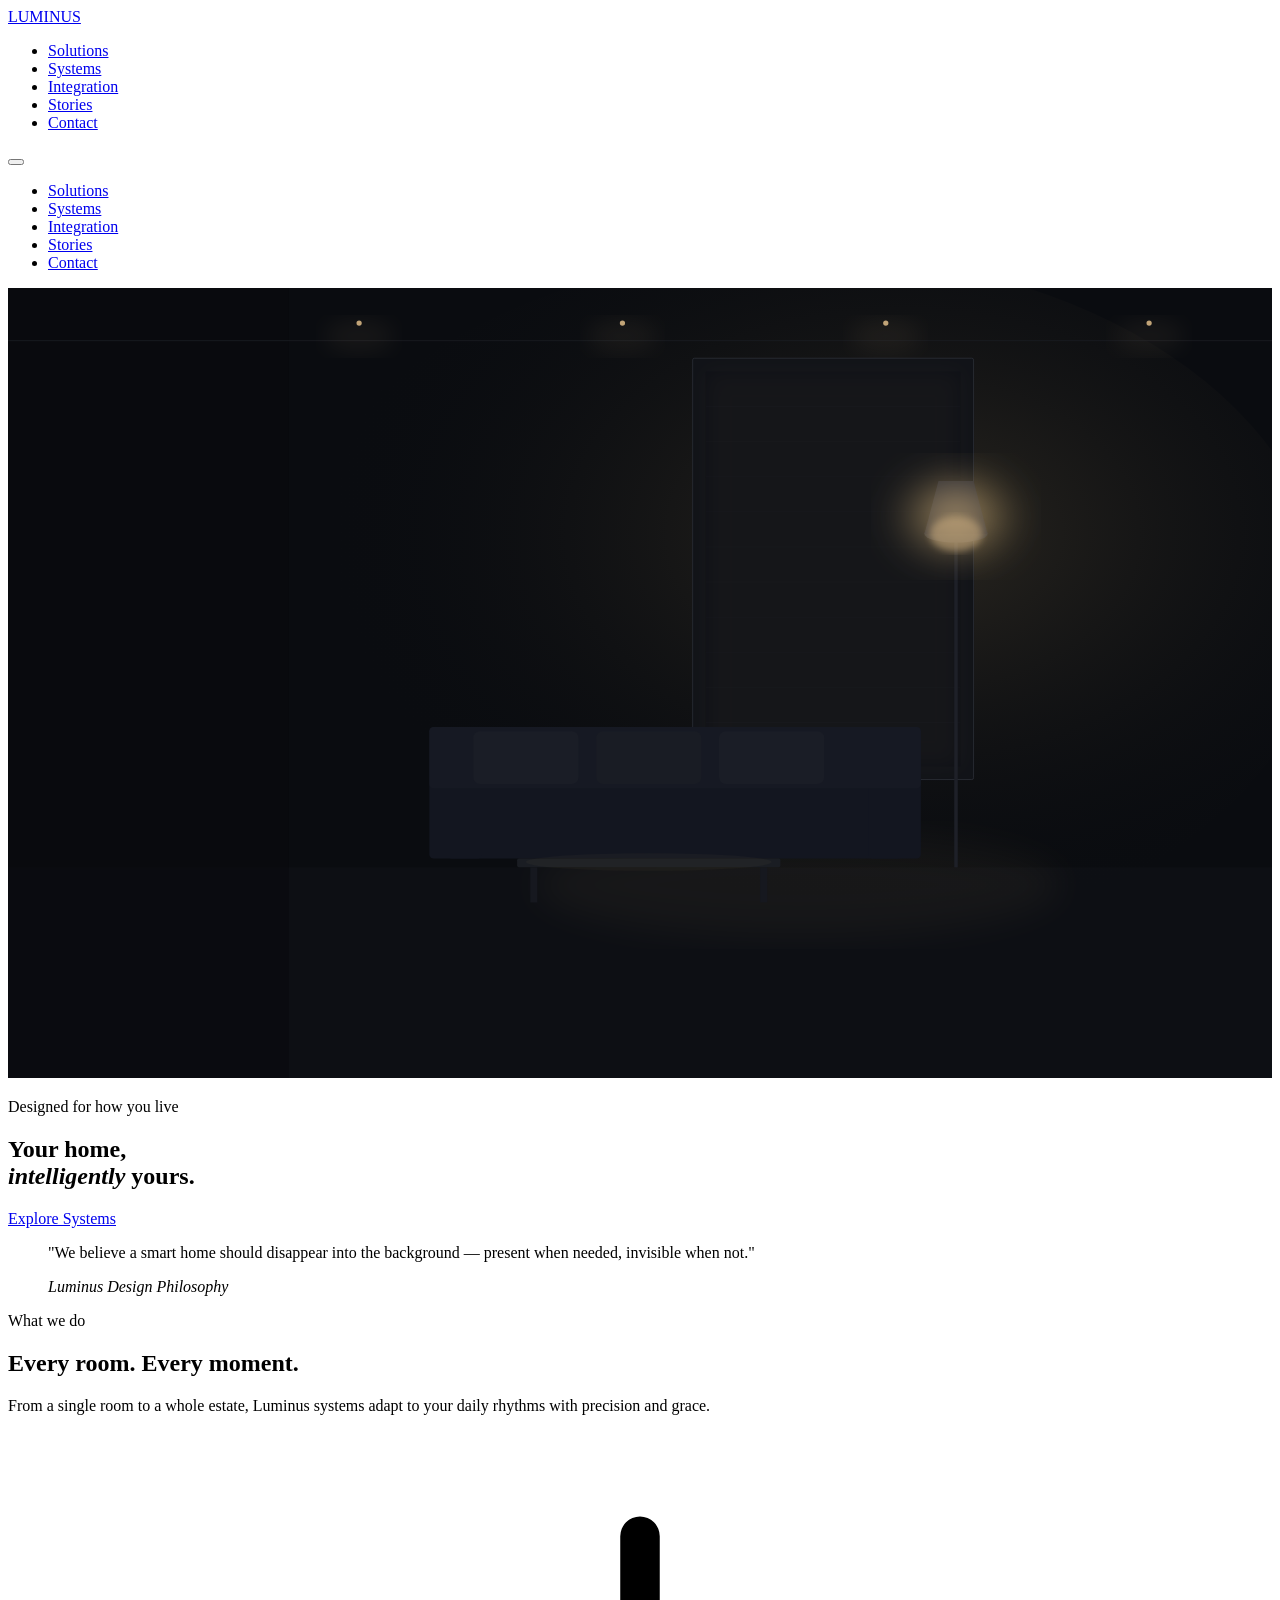
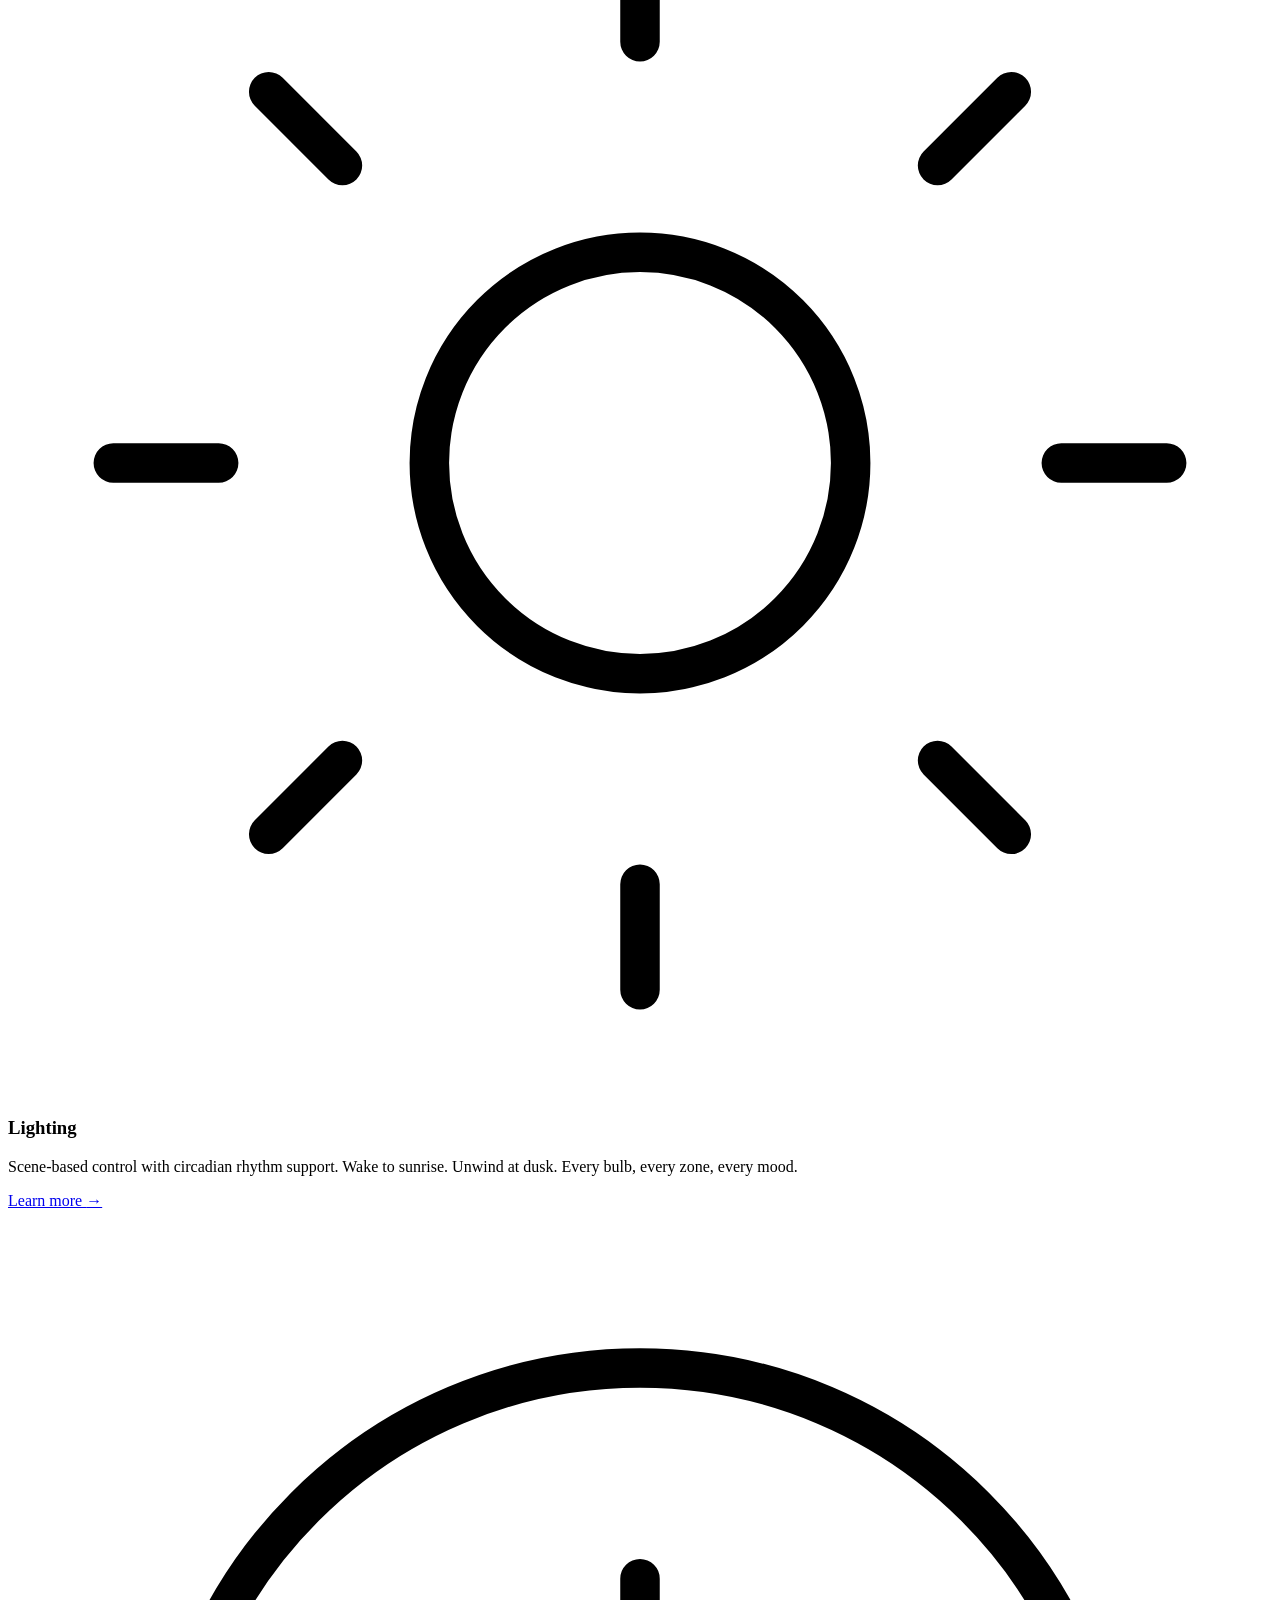
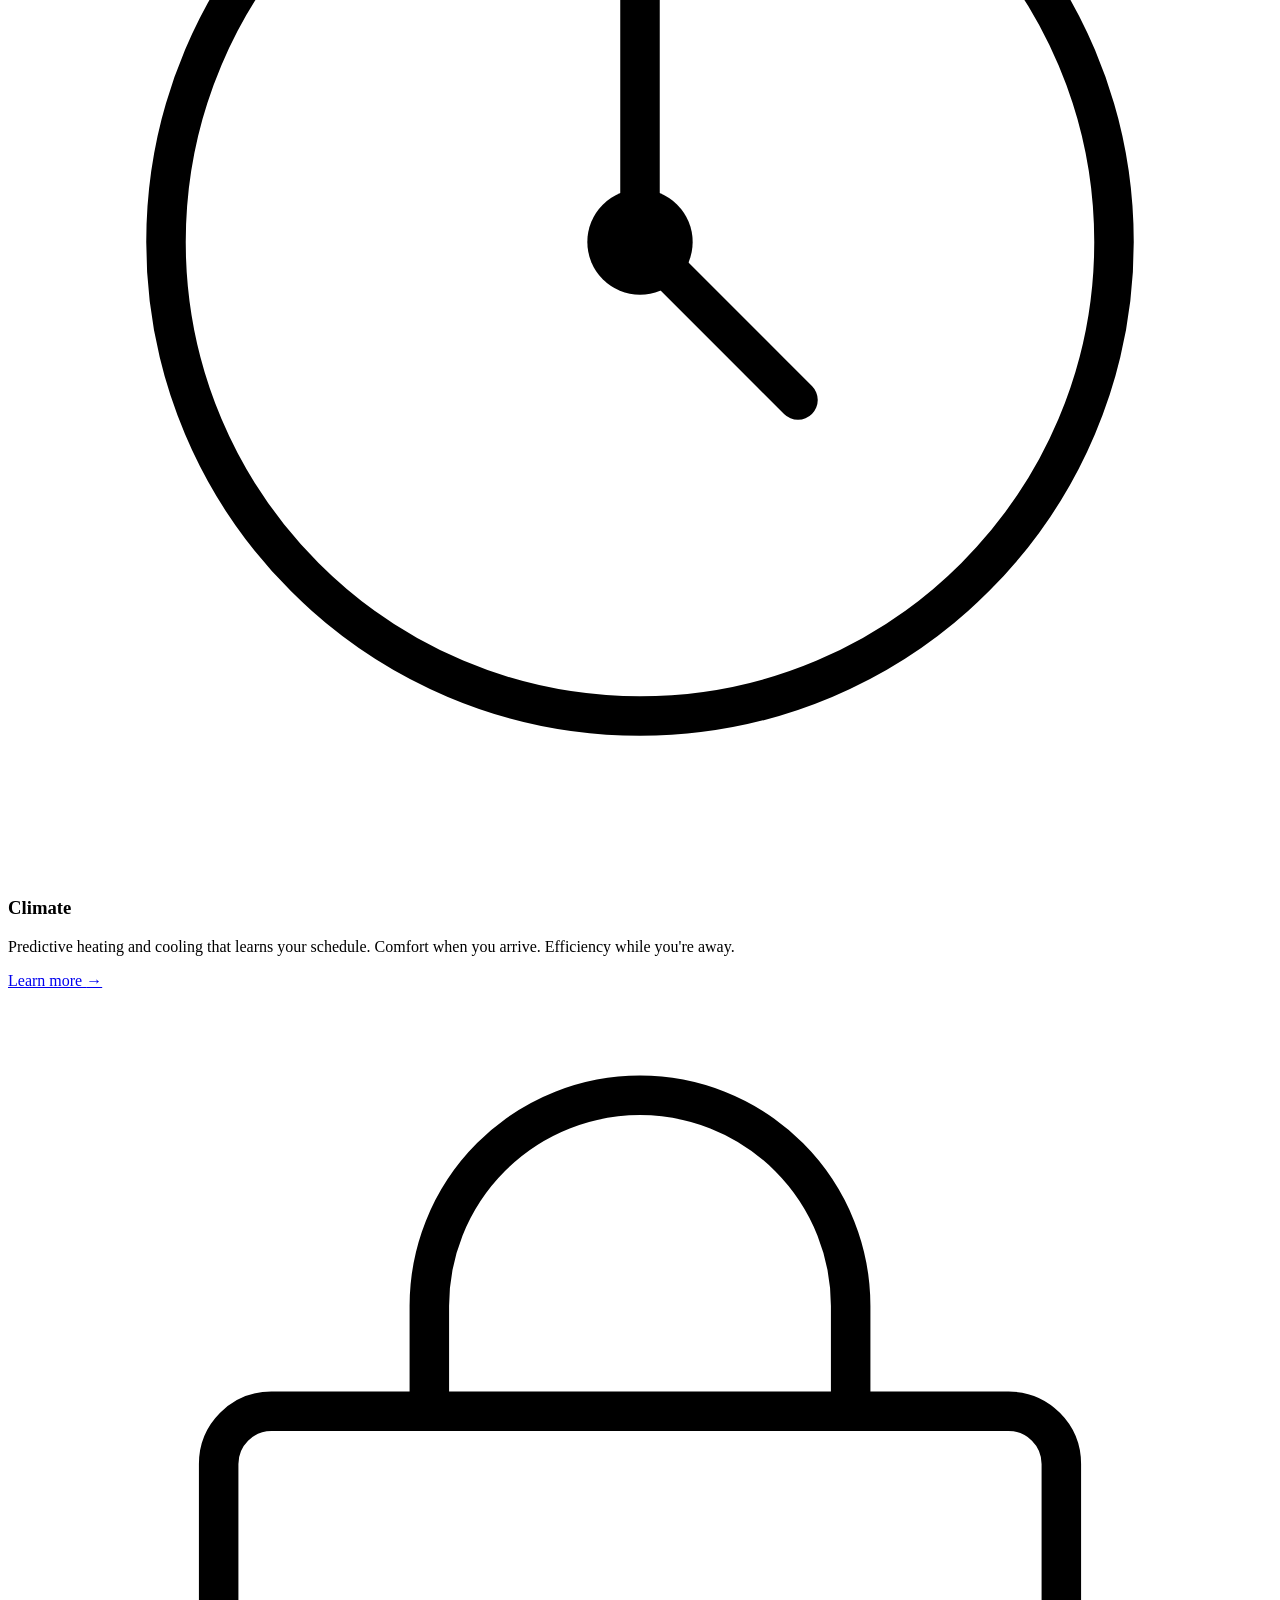
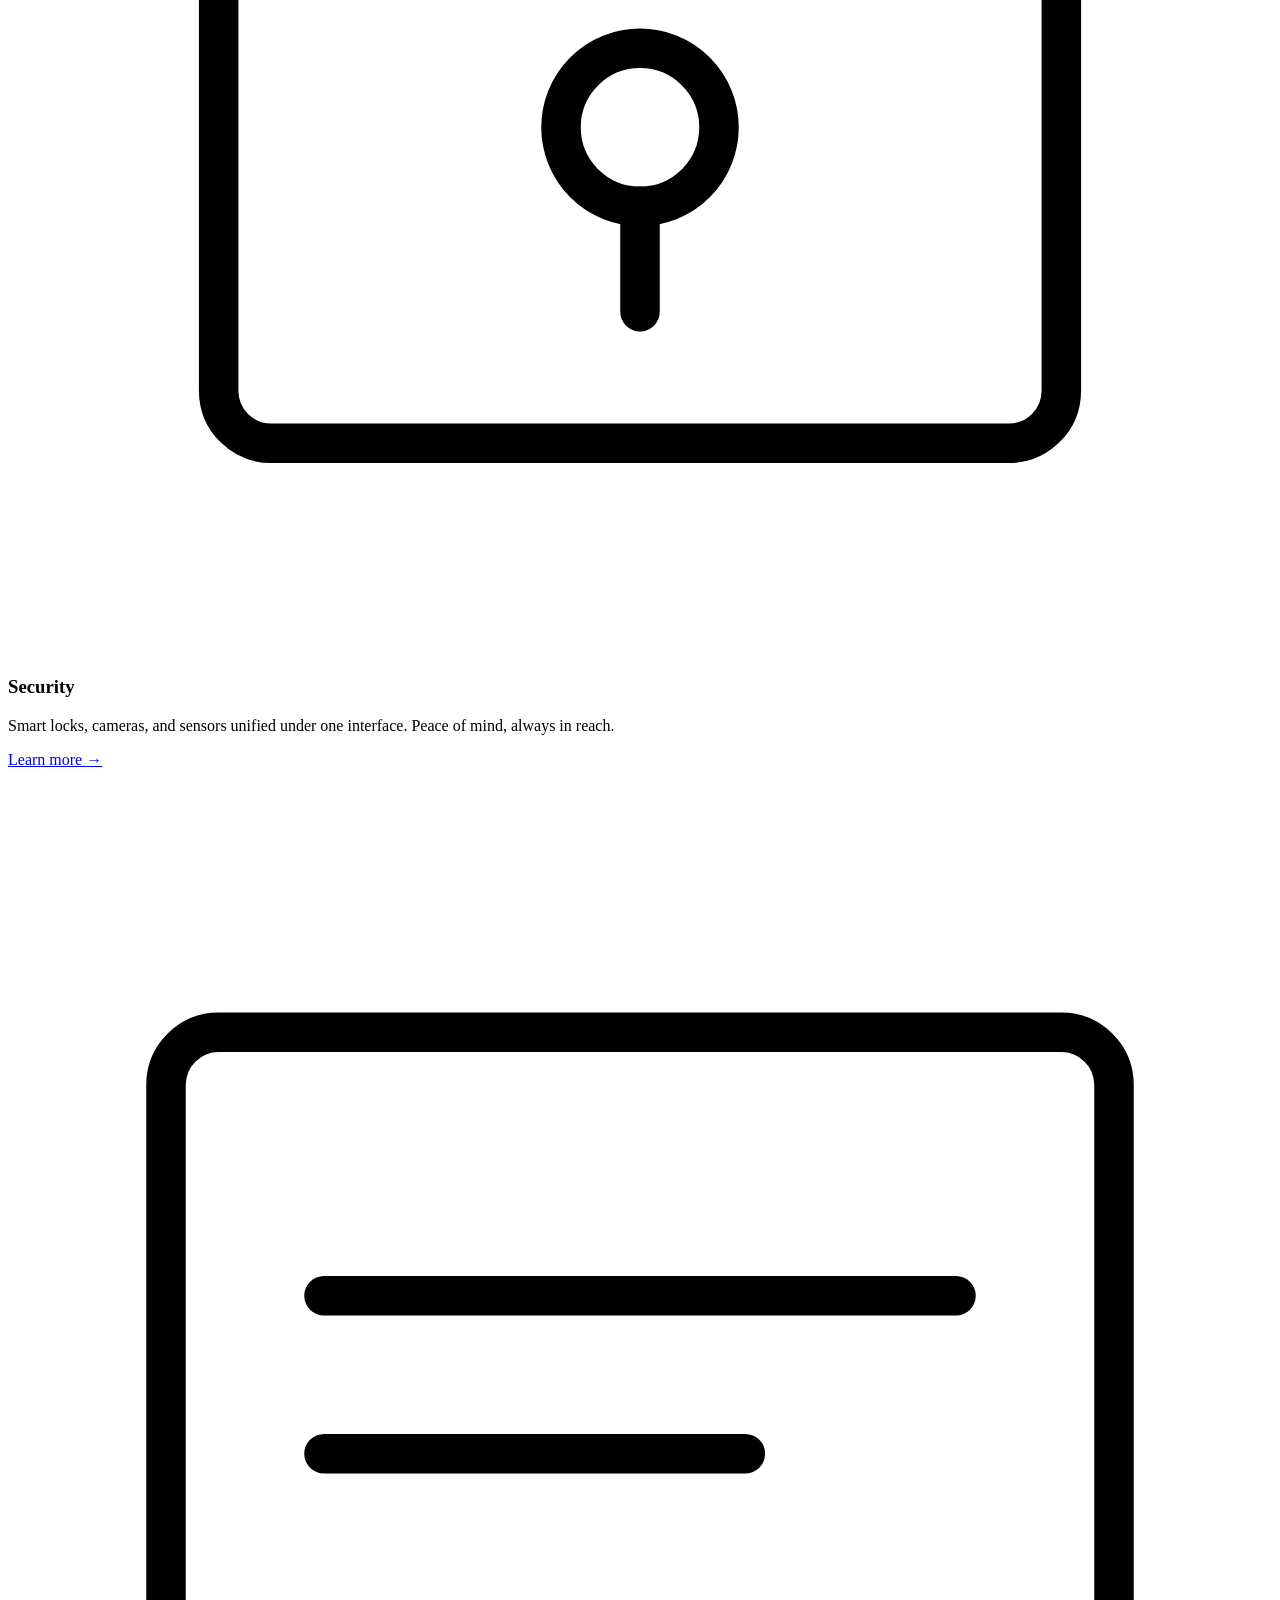
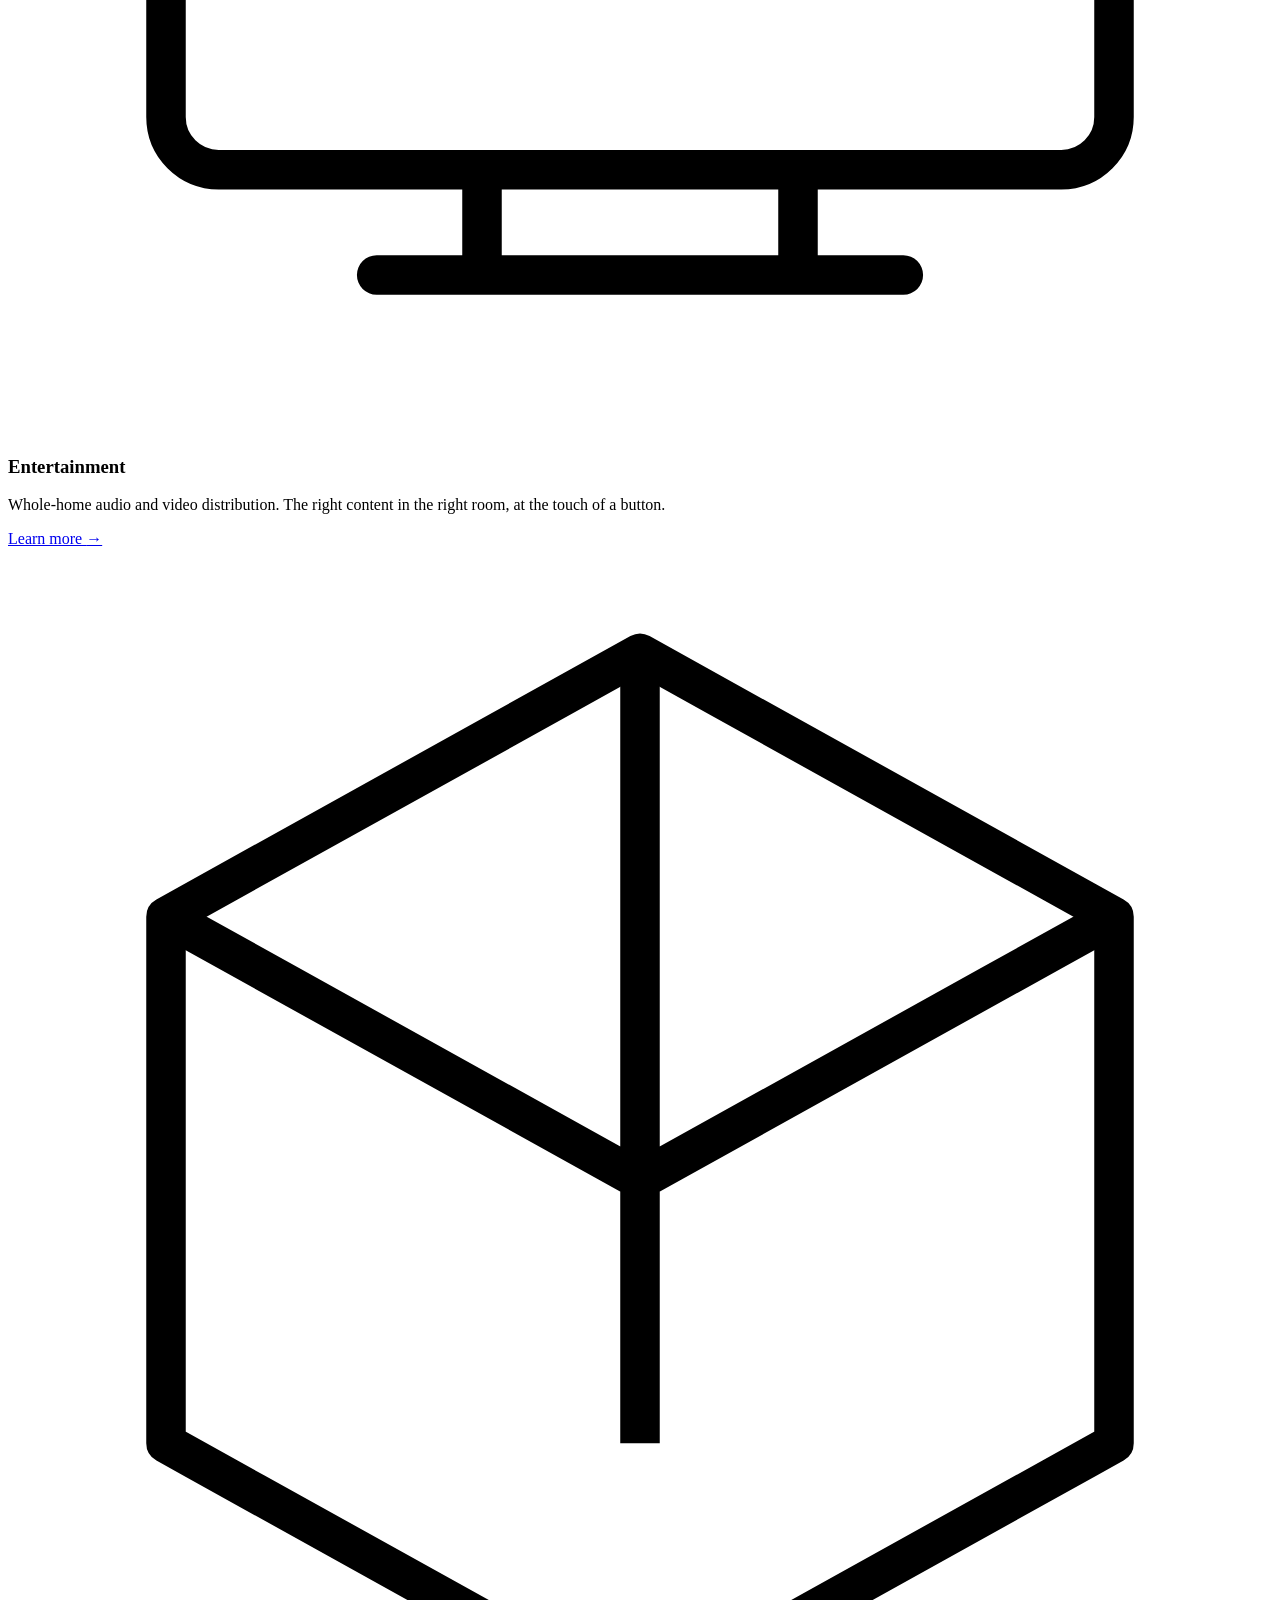
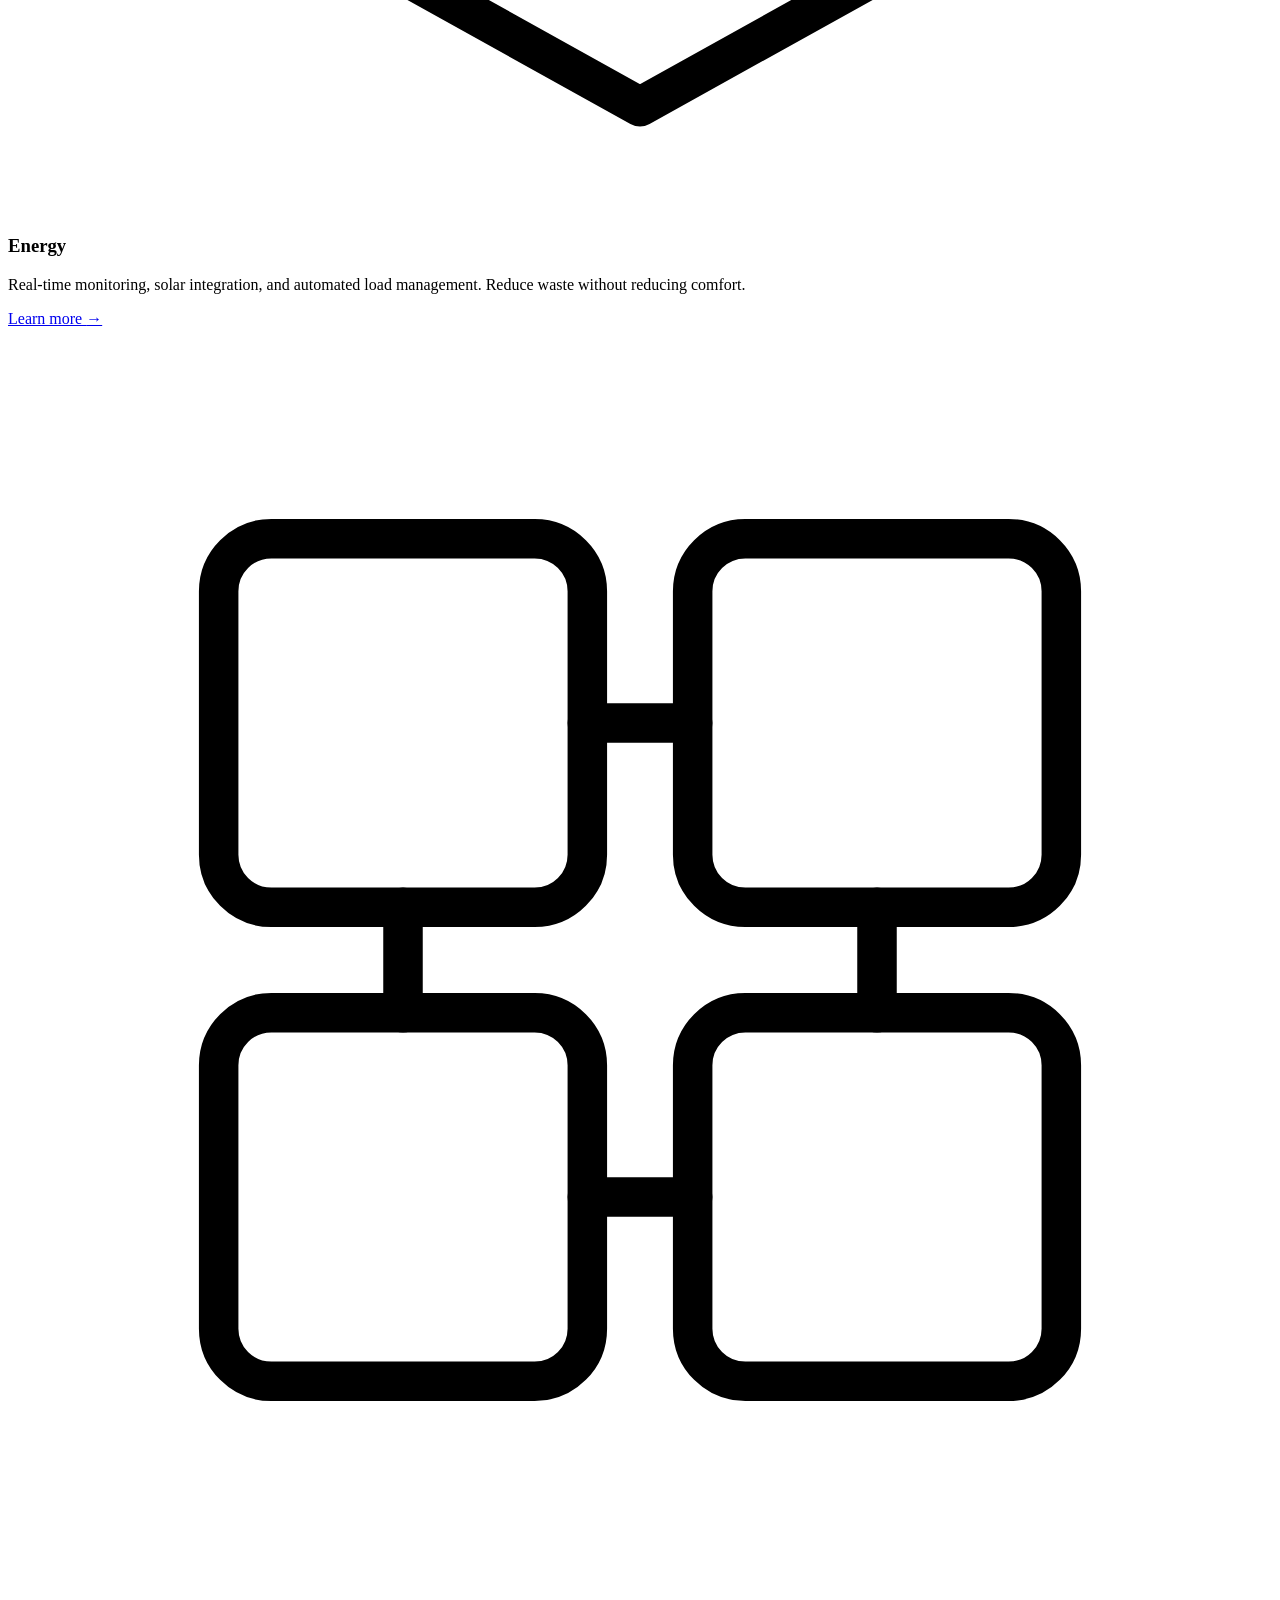
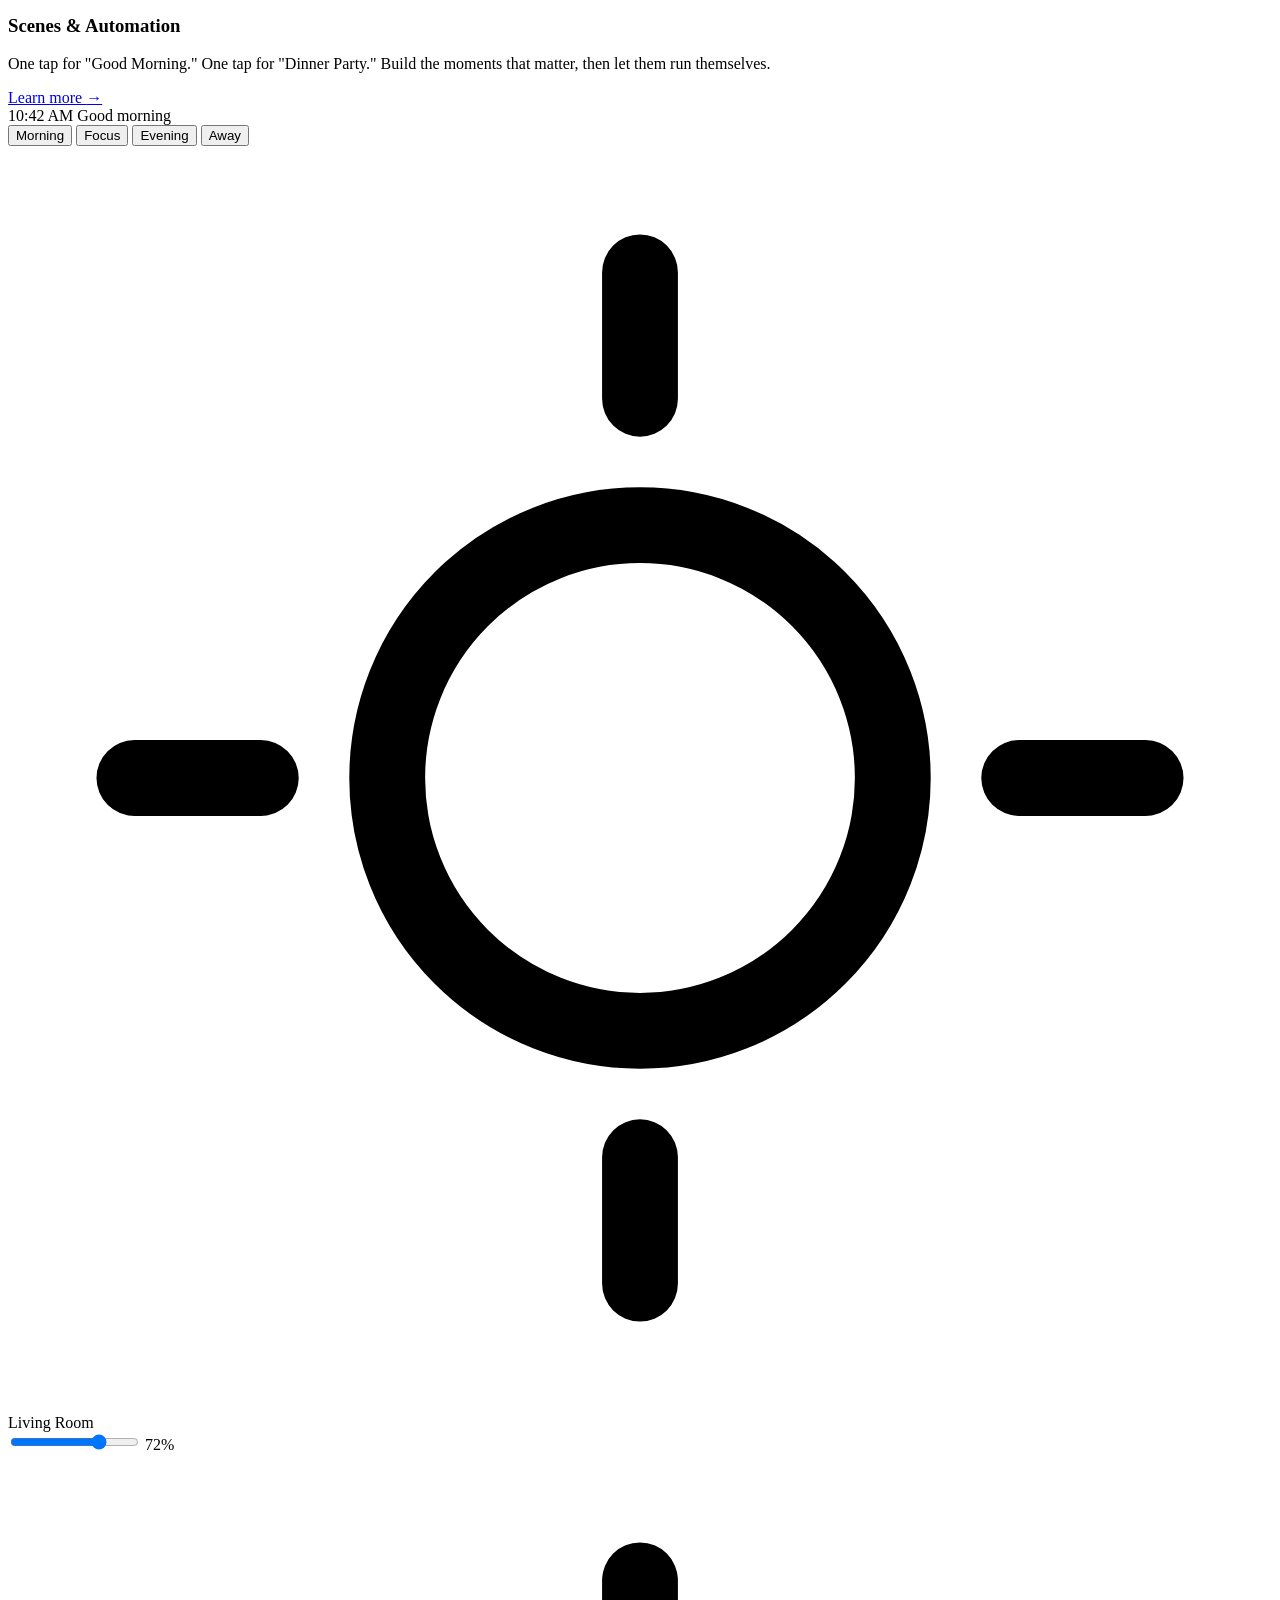
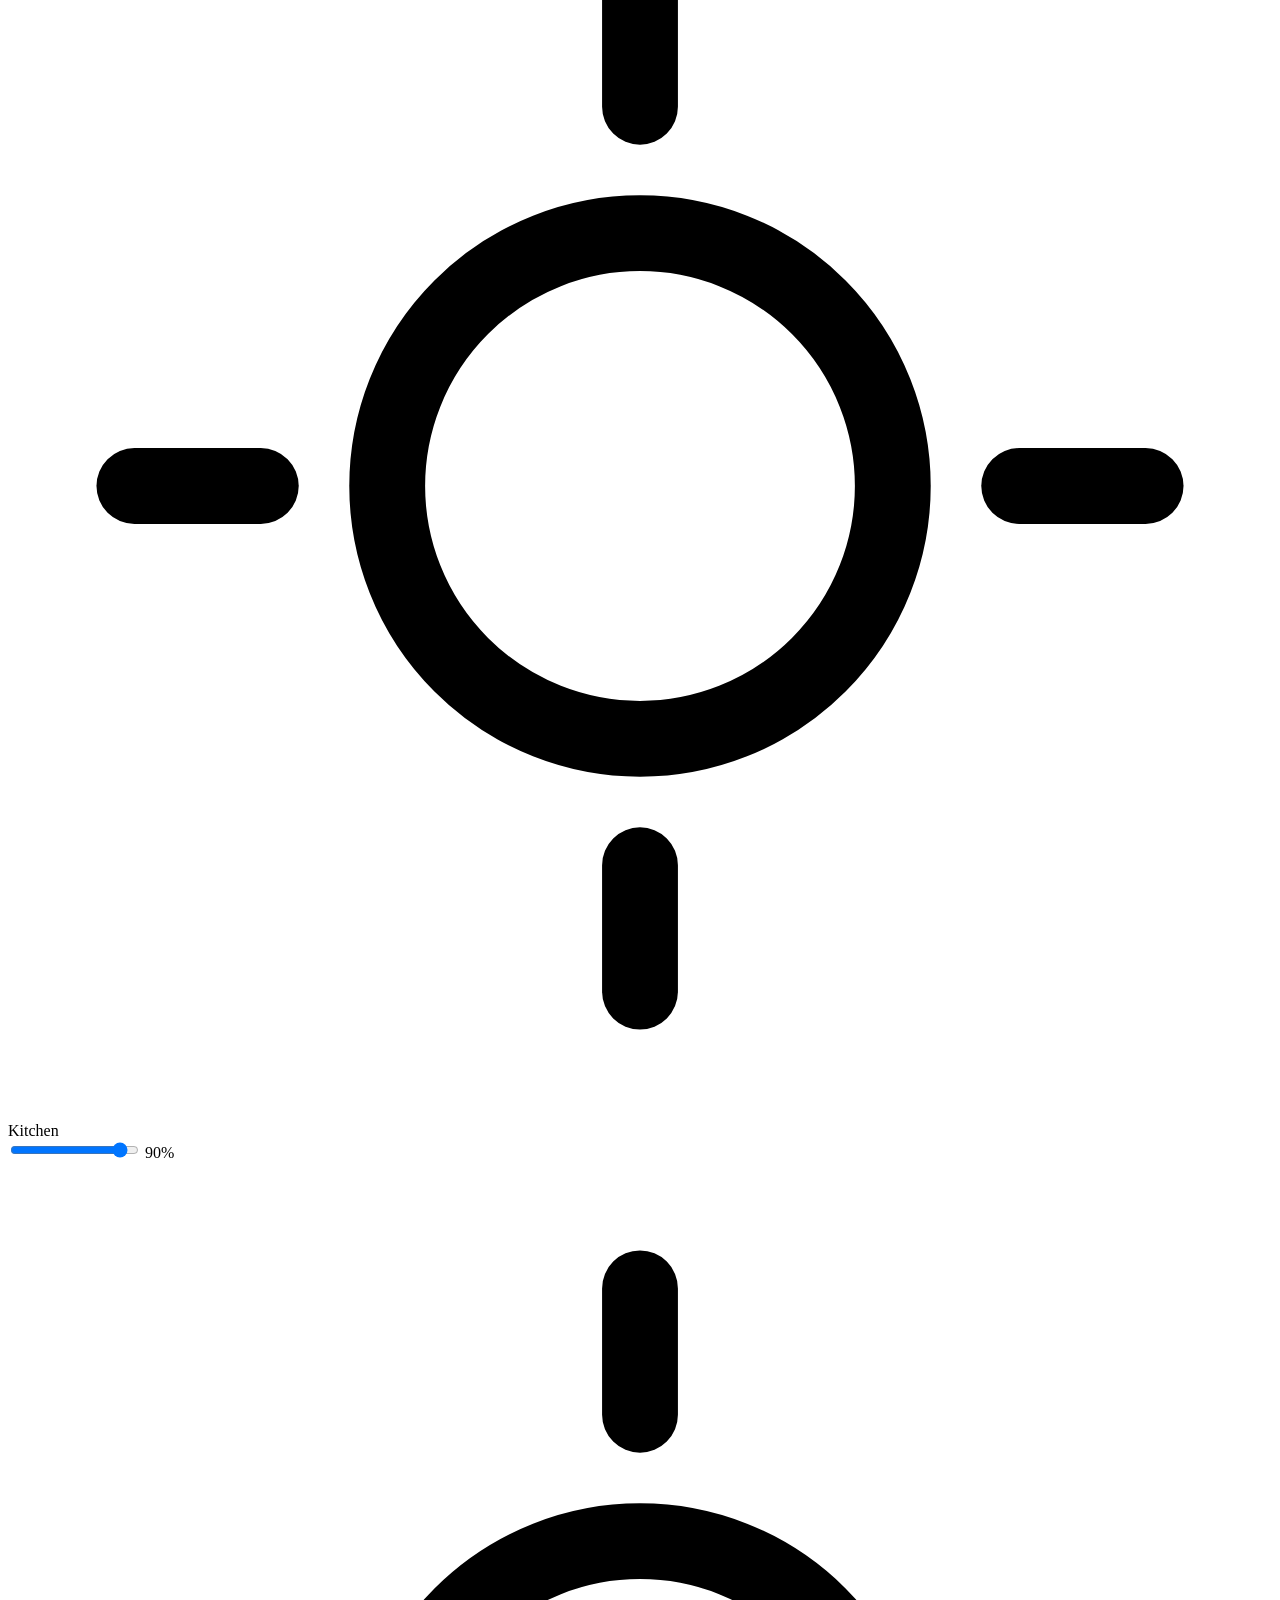
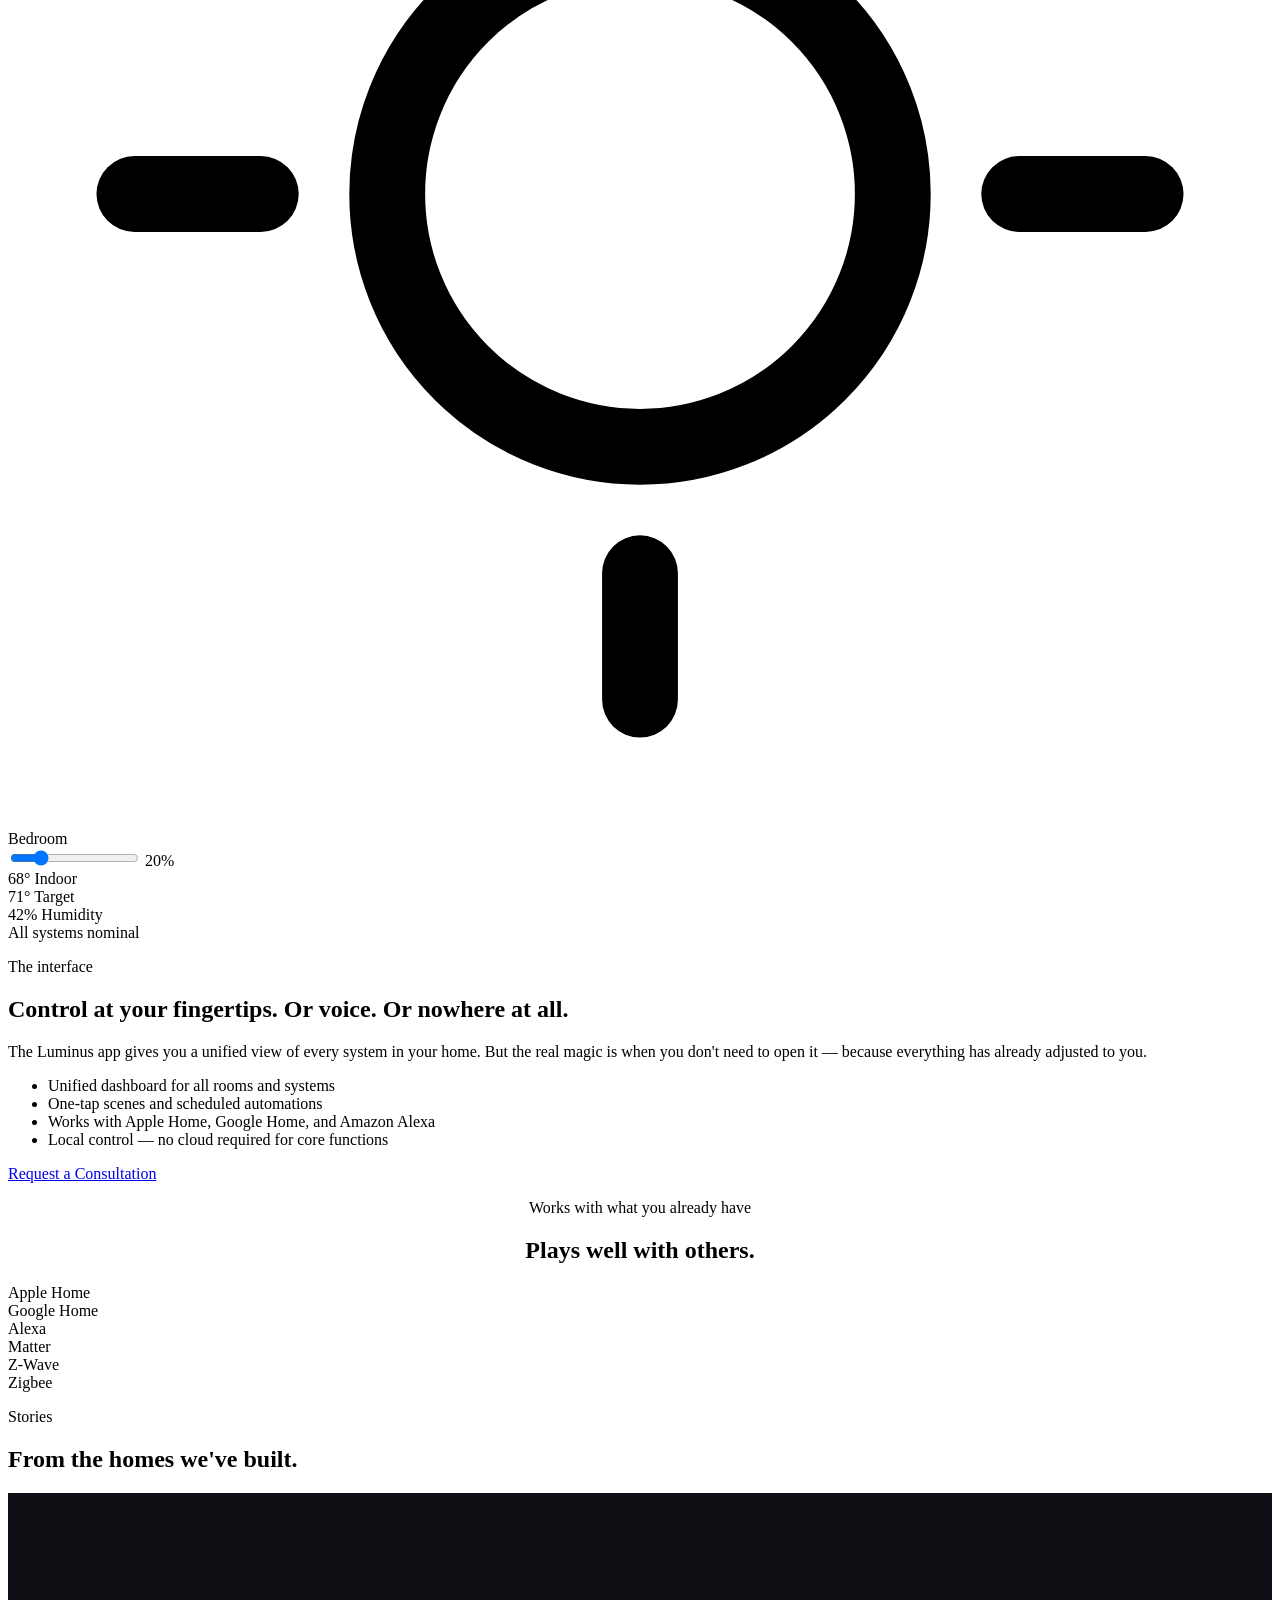
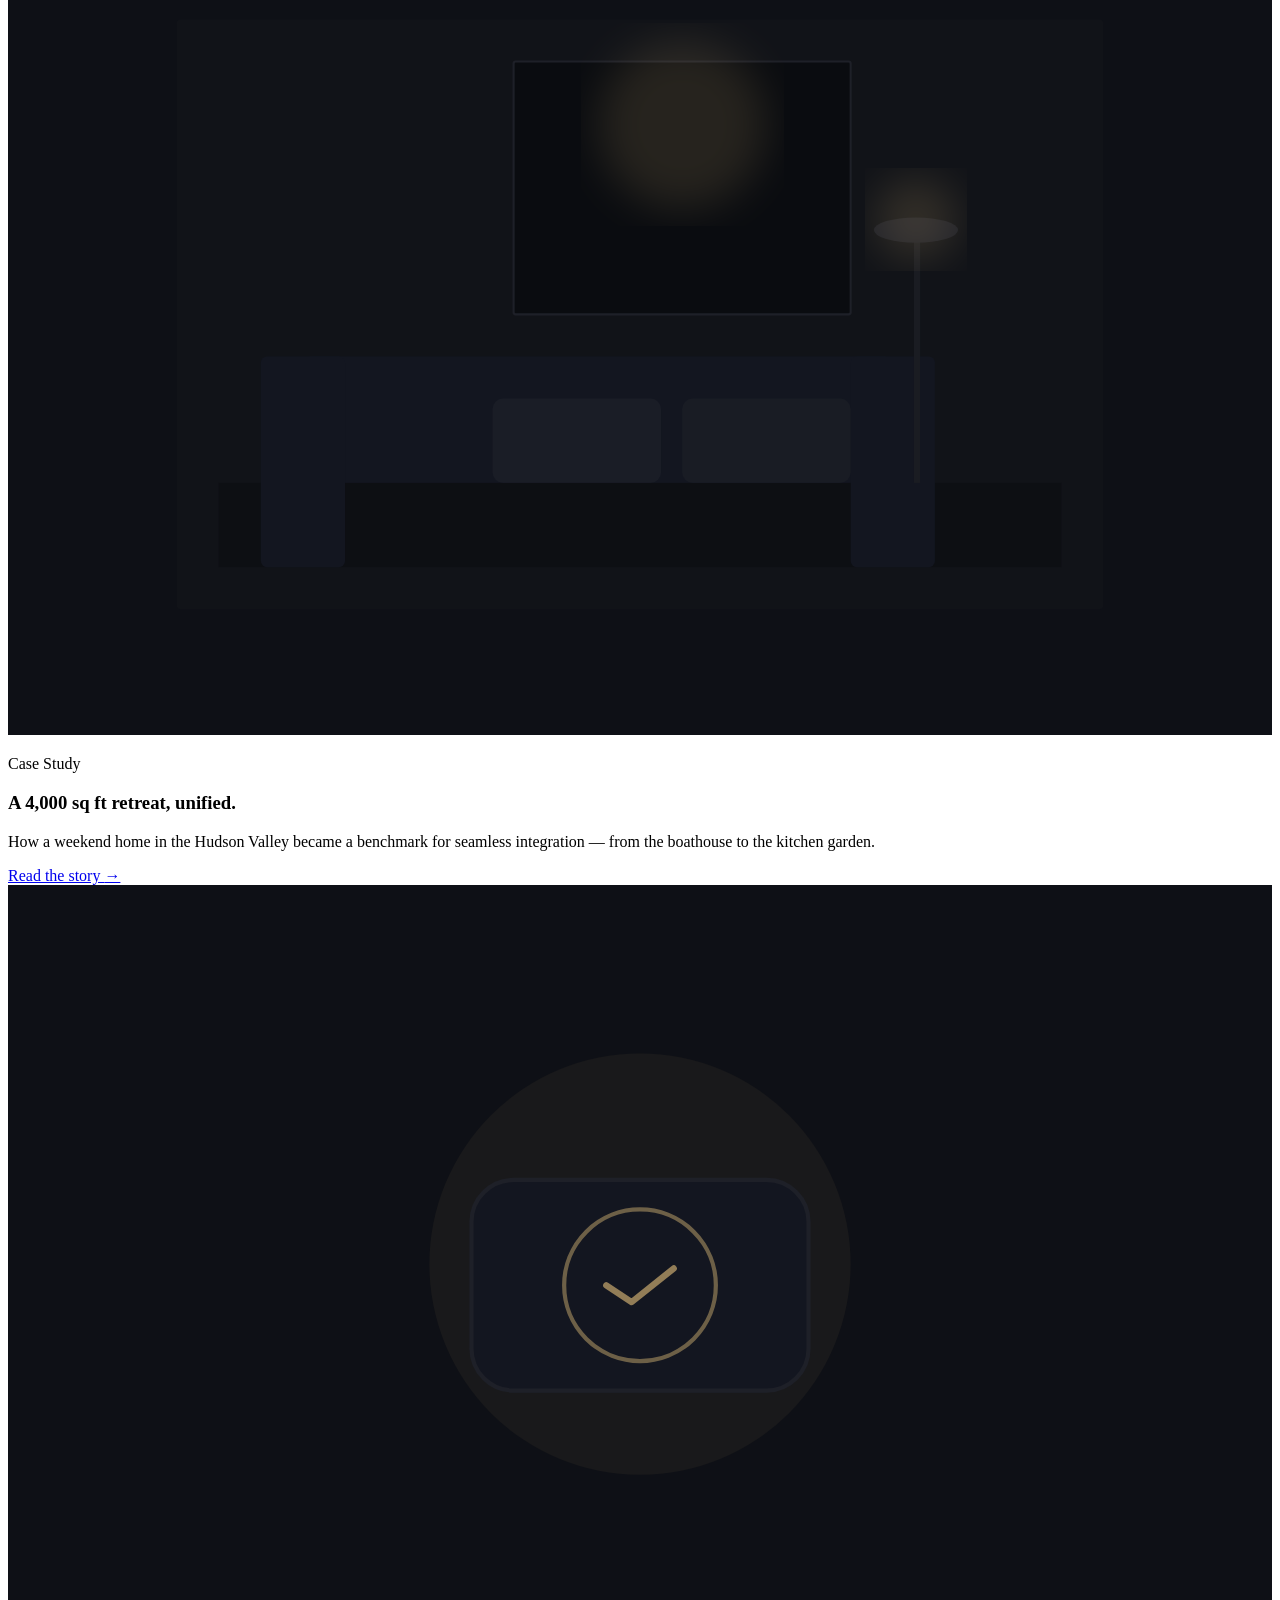
==== index.html @ 052615a3 "Error fix attempt 1 Images weren't displaying, attempting fix" ====
<!DOCTYPE html>
<html lang="en">
<head>
  <meta charset="UTF-8" />
  <meta name="viewport" content="width=device-width, initial-scale=1.0" />
  <title>Luminus | Intelligent Home Systems</title>
  <meta name="description" content="Luminus designs intelligent home automation systems that integrate seamlessly into the way you live. Lighting, climate, security, and more." />
  <link rel="preconnect" href="https://fonts.googleapis.com" />
  <link rel="preconnect" href="https://fonts.gstatic.com" crossorigin />
  <link href="https://fonts.googleapis.com/css2?family=Cormorant+Garamond:ital,wght@0,300;0,400;0,600;1,300;1,400&family=Inter:wght@300;400;500&display=swap" rel="stylesheet" />
  <link rel="stylesheet" href="css/style.css" />
</head>
<body>

  <!-- NAV -->
  <header class="site-header" id="site-header">
    <a href="/" class="logo" aria-label="Luminus home">
      <span class="logo-wordmark">LUMINUS</span>
    </a>
    <nav class="main-nav" id="main-nav" aria-label="Main navigation">
      <ul>
        <li><a href="#solutions">Solutions</a></li>
        <li><a href="#systems">Systems</a></li>
        <li><a href="#integration">Integration</a></li>
        <li><a href="#stories">Stories</a></li>
        <li><a href="#contact">Contact</a></li>
      </ul>
    </nav>
    <button class="nav-toggle" id="nav-toggle" aria-label="Open menu" aria-expanded="false">
      <span></span><span></span><span></span>
    </button>
  </header>

  <!-- MOBILE NAV -->
  <div class="mobile-nav" id="mobile-nav" aria-hidden="true">
    <ul>
      <li><a href="#solutions">Solutions</a></li>
      <li><a href="#systems">Systems</a></li>
      <li><a href="#integration">Integration</a></li>
      <li><a href="#stories">Stories</a></li>
      <li><a href="#contact">Contact</a></li>
    </ul>
  </div>

  <!-- HERO -->
  <section class="hero" id="hero">
    <div class="hero-bg">
      <!-- SVG ambient scene -->
      <svg class="hero-scene" viewBox="0 0 1440 900" preserveAspectRatio="xMidYMid slice" xmlns="http://www.w3.org/2000/svg">
        <defs>
          <radialGradient id="roomGlow" cx="60%" cy="40%" r="55%">
            <stop offset="0%" stop-color="#c8a96e" stop-opacity="0.18" />
            <stop offset="100%" stop-color="#0a0c10" stop-opacity="0" />
          </radialGradient>
          <radialGradient id="lampGlow" cx="50%" cy="50%" r="50%">
            <stop offset="0%" stop-color="#d4b483" stop-opacity="0.9" />
            <stop offset="60%" stop-color="#c8a96e" stop-opacity="0.3" />
            <stop offset="100%" stop-color="#c8a96e" stop-opacity="0" />
          </radialGradient>
          <filter id="blur4">
            <feGaussianBlur stdDeviation="4" />
          </filter>
          <filter id="blur12">
            <feGaussianBlur stdDeviation="12" />
          </filter>
          <filter id="blur20">
            <feGaussianBlur stdDeviation="20" />
          </filter>
        </defs>
        <!-- Floor -->
        <rect x="0" y="650" width="1440" height="250" fill="#0d0f14" />
        <!-- Back wall -->
        <rect x="0" y="0" width="1440" height="660" fill="#0a0c10" />
        <!-- Room ambient glow -->
        <ellipse cx="900" cy="360" rx="600" ry="400" fill="url(#roomGlow)" />
        <!-- Floor reflection -->
        <ellipse cx="900" cy="680" rx="300" ry="60" fill="#c8a96e" opacity="0.05" filter="url(#blur20)" />
        <!-- Window / wall panel -->
        <rect x="780" y="80" width="320" height="480" rx="2" fill="#111318" stroke="#2a2d35" stroke-width="1" />
        <rect x="795" y="95" width="290" height="450" rx="1" fill="#0e1016" />
        <!-- Window glow through -->
        <rect x="795" y="95" width="290" height="450" rx="1" fill="#c8a96e" opacity="0.04" filter="url(#blur12)" />
        <!-- Horizontal blinds -->
        <g opacity="0.25" stroke="#2a2d35" stroke-width="0.5">
          <line x1="795" y1="135" x2="1085" y2="135" />
          <line x1="795" y1="175" x2="1085" y2="175" />
          <line x1="795" y1="215" x2="1085" y2="215" />
          <line x1="795" y1="255" x2="1085" y2="255" />
          <line x1="795" y1="295" x2="1085" y2="295" />
          <line x1="795" y1="335" x2="1085" y2="335" />
          <line x1="795" y1="375" x2="1085" y2="375" />
          <line x1="795" y1="415" x2="1085" y2="415" />
          <line x1="795" y1="455" x2="1085" y2="455" />
          <line x1="795" y1="495" x2="1085" y2="495" />
        </g>
        <!-- Floor lamp - stem -->
        <rect x="1078" y="280" width="4" height="380" fill="#1e2028" />
        <!-- Floor lamp - shade -->
        <ellipse cx="1080" cy="280" rx="36" ry="10" fill="#2a2c34" />
        <path d="M1044,280 L1060,220 L1100,220 L1116,280 Z" fill="#232530" />
        <!-- Lamp glow -->
        <ellipse cx="1080" cy="260" rx="80" ry="60" fill="url(#lampGlow)" filter="url(#blur20)" />
        <ellipse cx="1080" cy="280" rx="30" ry="20" fill="#d4b483" opacity="0.5" filter="url(#blur4)" />
        <!-- Sofa silhouette -->
        <rect x="500" y="560" width="520" height="90" rx="6" fill="#131620" />
        <rect x="480" y="500" width="60" height="150" rx="5" fill="#131620" />
        <rect x="980" y="500" width="60" height="150" rx="5" fill="#131620" />
        <rect x="480" y="500" width="560" height="70" rx="5" fill="#161923" />
        <!-- Cushions -->
        <rect x="530" y="505" width="120" height="60" rx="8" fill="#1a1d26" />
        <rect x="670" y="505" width="120" height="60" rx="8" fill="#191c24" />
        <rect x="810" y="505" width="120" height="60" rx="8" fill="#1a1d26" />
        <!-- Coffee table -->
        <rect x="580" y="650" width="300" height="10" rx="2" fill="#1a1d23" />
        <rect x="595" y="660" width="8" height="40" fill="#16181f" />
        <rect x="857" y="660" width="8" height="40" fill="#16181f" />
        <!-- Table top subtle glow from lamp -->
        <ellipse cx="730" cy="654" rx="140" ry="10" fill="#c8a96e" opacity="0.04" />
        <!-- Left wall -->
        <rect x="0" y="0" width="320" height="900" fill="#09090d" opacity="0.5" />
        <!-- Ceiling line -->
        <line x1="0" y1="60" x2="1440" y2="60" stroke="#1a1c22" stroke-width="1" />
        <!-- Ceiling recessed lights (LEDs) -->
        <circle cx="400" cy="40" r="3" fill="#d4b483" opacity="0.9" />
        <ellipse cx="400" cy="55" rx="40" ry="20" fill="#d4b483" opacity="0.06" filter="url(#blur12)" />
        <circle cx="700" cy="40" r="3" fill="#d4b483" opacity="0.9" />
        <ellipse cx="700" cy="55" rx="40" ry="20" fill="#d4b483" opacity="0.06" filter="url(#blur12)" />
        <circle cx="1000" cy="40" r="3" fill="#d4b483" opacity="0.9" />
        <ellipse cx="1000" cy="55" rx="40" ry="20" fill="#d4b483" opacity="0.06" filter="url(#blur12)" />
        <circle cx="1300" cy="40" r="3" fill="#d4b483" opacity="0.9" />
        <ellipse cx="1300" cy="55" rx="40" ry="20" fill="#d4b483" opacity="0.06" filter="url(#blur12)" />
        <!-- Subtle grain overlay via tiny rects -->
      </svg>
    </div>
    <div class="hero-content">
      <p class="hero-eyebrow">Designed for how you live</p>
      <h1 class="hero-headline">Your home,<br /><em>intelligently</em> yours.</h1>
      <a href="#solutions" class="btn btn--ghost">Explore Systems</a>
    </div>
    <div class="hero-scroll-indicator" aria-hidden="true">
      <span class="scroll-line"></span>
    </div>
  </section>

  <!-- PULL QUOTE -->
  <section class="pull-quote">
    <div class="container">
      <blockquote>
        <p>"We believe a smart home should disappear into the background — present when needed, invisible when not."</p>
        <cite>Luminus Design Philosophy</cite>
      </blockquote>
    </div>
  </section>

  <!-- SOLUTIONS -->
  <section class="solutions" id="solutions">
    <div class="container">
      <div class="section-header">
        <p class="section-eyebrow">What we do</p>
        <h2>Every room. Every moment.</h2>
        <p class="section-intro">From a single room to a whole estate, Luminus systems adapt to your daily rhythms with precision and grace.</p>
      </div>
      <div class="solutions-grid">
        <article class="solution-card">
          <div class="solution-icon">
            <svg viewBox="0 0 48 48" fill="none" xmlns="http://www.w3.org/2000/svg">
              <circle cx="24" cy="24" r="8" stroke="currentColor" stroke-width="1.5"/>
              <path d="M24 8V4M24 44v-4M8 24H4M44 24h-4" stroke="currentColor" stroke-width="1.5" stroke-linecap="round"/>
              <path d="M12.7 12.7L9.9 9.9M38.1 38.1l-2.8-2.8M35.3 12.7l2.8-2.8M9.9 38.1l2.8-2.8" stroke="currentColor" stroke-width="1.5" stroke-linecap="round"/>
            </svg>
          </div>
          <h3>Lighting</h3>
          <p>Scene-based control with circadian rhythm support. Wake to sunrise. Unwind at dusk. Every bulb, every zone, every mood.</p>
          <a href="#" class="card-link">Learn more <span aria-hidden="true">→</span></a>
        </article>
        <article class="solution-card">
          <div class="solution-icon">
            <svg viewBox="0 0 48 48" fill="none" xmlns="http://www.w3.org/2000/svg">
              <path d="M24 6C14.06 6 6 14.06 6 24s8.06 18 18 18 18-8.06 18-18S33.94 6 24 6z" stroke="currentColor" stroke-width="1.5"/>
              <path d="M24 14v10l6 6" stroke="currentColor" stroke-width="1.5" stroke-linecap="round" stroke-linejoin="round"/>
              <circle cx="24" cy="24" r="2" fill="currentColor"/>
            </svg>
          </div>
          <h3>Climate</h3>
          <p>Predictive heating and cooling that learns your schedule. Comfort when you arrive. Efficiency while you're away.</p>
          <a href="#" class="card-link">Learn more <span aria-hidden="true">→</span></a>
        </article>
        <article class="solution-card">
          <div class="solution-icon">
            <svg viewBox="0 0 48 48" fill="none" xmlns="http://www.w3.org/2000/svg">
              <rect x="8" y="16" width="32" height="24" rx="2" stroke="currentColor" stroke-width="1.5"/>
              <path d="M16 16V12a8 8 0 0116 0v4" stroke="currentColor" stroke-width="1.5" stroke-linecap="round"/>
              <circle cx="24" cy="28" r="3" stroke="currentColor" stroke-width="1.5"/>
              <path d="M24 31v4" stroke="currentColor" stroke-width="1.5" stroke-linecap="round"/>
            </svg>
          </div>
          <h3>Security</h3>
          <p>Smart locks, cameras, and sensors unified under one interface. Peace of mind, always in reach.</p>
          <a href="#" class="card-link">Learn more <span aria-hidden="true">→</span></a>
        </article>
        <article class="solution-card">
          <div class="solution-icon">
            <svg viewBox="0 0 48 48" fill="none" xmlns="http://www.w3.org/2000/svg">
              <rect x="6" y="10" width="36" height="28" rx="2" stroke="currentColor" stroke-width="1.5"/>
              <path d="M18 38v4M30 38v4M14 42h20" stroke="currentColor" stroke-width="1.5" stroke-linecap="round"/>
              <path d="M12 20h24M12 26h16" stroke="currentColor" stroke-width="1.5" stroke-linecap="round"/>
            </svg>
          </div>
          <h3>Entertainment</h3>
          <p>Whole-home audio and video distribution. The right content in the right room, at the touch of a button.</p>
          <a href="#" class="card-link">Learn more <span aria-hidden="true">→</span></a>
        </article>
        <article class="solution-card">
          <div class="solution-icon">
            <svg viewBox="0 0 48 48" fill="none" xmlns="http://www.w3.org/2000/svg">
              <path d="M24 4L6 14v20l18 10 18-10V14L24 4z" stroke="currentColor" stroke-width="1.5" stroke-linejoin="round"/>
              <path d="M24 4v30M6 14l18 10 18-10" stroke="currentColor" stroke-width="1.5" stroke-linejoin="round"/>
            </svg>
          </div>
          <h3>Energy</h3>
          <p>Real-time monitoring, solar integration, and automated load management. Reduce waste without reducing comfort.</p>
          <a href="#" class="card-link">Learn more <span aria-hidden="true">→</span></a>
        </article>
        <article class="solution-card">
          <div class="solution-icon">
            <svg viewBox="0 0 48 48" fill="none" xmlns="http://www.w3.org/2000/svg">
              <rect x="8" y="8" width="14" height="14" rx="2" stroke="currentColor" stroke-width="1.5"/>
              <rect x="26" y="8" width="14" height="14" rx="2" stroke="currentColor" stroke-width="1.5"/>
              <rect x="8" y="26" width="14" height="14" rx="2" stroke="currentColor" stroke-width="1.5"/>
              <rect x="26" y="26" width="14" height="14" rx="2" stroke="currentColor" stroke-width="1.5"/>
              <path d="M15 22v4M33 22v4M22 15h4M22 33h4" stroke="currentColor" stroke-width="1.5" stroke-linecap="round"/>
            </svg>
          </div>
          <h3>Scenes & Automation</h3>
          <p>One tap for "Good Morning." One tap for "Dinner Party." Build the moments that matter, then let them run themselves.</p>
          <a href="#" class="card-link">Learn more <span aria-hidden="true">→</span></a>
        </article>
      </div>
    </div>
  </section>

  <!-- FEATURE SPLIT - CONTROL PANEL -->
  <section class="feature-split" id="systems">
    <div class="feature-split__visual">
      <div class="control-panel-demo">
        <div class="panel-header">
          <span class="panel-time" id="panel-time">10:42 AM</span>
          <span class="panel-date">Good morning</span>
        </div>
        <div class="panel-scene-row">
          <button class="scene-btn scene-btn--active" data-scene="morning">Morning</button>
          <button class="scene-btn" data-scene="work">Focus</button>
          <button class="scene-btn" data-scene="evening">Evening</button>
          <button class="scene-btn" data-scene="away">Away</button>
        </div>
        <div class="panel-divider"></div>
        <div class="panel-controls">
          <div class="control-row">
            <span class="control-label">
              <svg class="ctrl-icon" viewBox="0 0 20 20" fill="none"><circle cx="10" cy="10" r="4" stroke="currentColor" stroke-width="1.2"/><path d="M10 2v2M10 16v2M2 10h2M16 10h2" stroke="currentColor" stroke-width="1.2" stroke-linecap="round"/></svg>
              Living Room
            </span>
            <div class="slider-wrap">
              <input type="range" class="luminance-slider" id="slider-living" min="0" max="100" value="72" aria-label="Living room brightness" />
              <span class="slider-val" id="val-living">72%</span>
            </div>
          </div>
          <div class="control-row">
            <span class="control-label">
              <svg class="ctrl-icon" viewBox="0 0 20 20" fill="none"><circle cx="10" cy="10" r="4" stroke="currentColor" stroke-width="1.2"/><path d="M10 2v2M10 16v2M2 10h2M16 10h2" stroke="currentColor" stroke-width="1.2" stroke-linecap="round"/></svg>
              Kitchen
            </span>
            <div class="slider-wrap">
              <input type="range" class="luminance-slider" id="slider-kitchen" min="0" max="100" value="90" aria-label="Kitchen brightness" />
              <span class="slider-val" id="val-kitchen">90%</span>
            </div>
          </div>
          <div class="control-row">
            <span class="control-label">
              <svg class="ctrl-icon" viewBox="0 0 20 20" fill="none"><circle cx="10" cy="10" r="4" stroke="currentColor" stroke-width="1.2"/><path d="M10 2v2M10 16v2M2 10h2M16 10h2" stroke="currentColor" stroke-width="1.2" stroke-linecap="round"/></svg>
              Bedroom
            </span>
            <div class="slider-wrap">
              <input type="range" class="luminance-slider" id="slider-bed" min="0" max="100" value="20" aria-label="Bedroom brightness" />
              <span class="slider-val" id="val-bed">20%</span>
            </div>
          </div>
        </div>
        <div class="panel-divider"></div>
        <div class="panel-climate">
          <div class="climate-stat">
            <span class="climate-val">68°</span>
            <span class="climate-label">Indoor</span>
          </div>
          <div class="climate-divider"></div>
          <div class="climate-stat">
            <span class="climate-val">71°</span>
            <span class="climate-label">Target</span>
          </div>
          <div class="climate-divider"></div>
          <div class="climate-stat">
            <span class="climate-val">42%</span>
            <span class="climate-label">Humidity</span>
          </div>
        </div>
        <div class="panel-footer">
          <div class="status-dot status-dot--on"></div>
          <span>All systems nominal</span>
        </div>
      </div>
    </div>
    <div class="feature-split__copy">
      <p class="section-eyebrow">The interface</p>
      <h2>Control at your fingertips. Or voice. Or nowhere at all.</h2>
      <p>The Luminus app gives you a unified view of every system in your home. But the real magic is when you don't need to open it — because everything has already adjusted to you.</p>
      <ul class="feature-list">
        <li>Unified dashboard for all rooms and systems</li>
        <li>One-tap scenes and scheduled automations</li>
        <li>Works with Apple Home, Google Home, and Amazon Alexa</li>
        <li>Local control — no cloud required for core functions</li>
      </ul>
      <a href="#contact" class="btn btn--primary">Request a Consultation</a>
    </div>
  </section>

  <!-- INTEGRATION STRIP -->
  <section class="integration" id="integration">
    <div class="container">
      <p class="section-eyebrow" style="text-align:center;">Works with what you already have</p>
      <h2 style="text-align:center;">Plays well with others.</h2>
      <div class="integration-logos">
        <div class="integration-logo"><span>Apple Home</span></div>
        <div class="integration-logo"><span>Google Home</span></div>
        <div class="integration-logo"><span>Alexa</span></div>
        <div class="integration-logo"><span>Matter</span></div>
        <div class="integration-logo"><span>Z-Wave</span></div>
        <div class="integration-logo"><span>Zigbee</span></div>
      </div>
    </div>
  </section>

  <!-- STORIES -->
  <section class="stories" id="stories">
    <div class="container">
      <div class="section-header">
        <p class="section-eyebrow">Stories</p>
        <h2>From the homes we've built.</h2>
      </div>
      <div class="stories-grid">
        <article class="story-card story-card--featured">
          <div class="story-card__img story-card__img--1">
            <div class="story-img-placeholder">
              <svg viewBox="0 0 600 400" fill="none" xmlns="http://www.w3.org/2000/svg">
                <defs>
                  <filter id="sc1blur"><feGaussianBlur stdDeviation="10"/></filter>
                </defs>
                <rect width="600" height="400" fill="#0e1016"/>
                <rect x="80" y="60" width="440" height="280" rx="2" fill="#111318"/>
                <rect x="100" y="280" width="400" height="40" fill="#0d0f13"/>
                <rect x="140" y="220" width="280" height="60" rx="4" fill="#131620"/>
                <rect x="120" y="220" width="40" height="100" rx="3" fill="#131620"/>
                <rect x="400" y="220" width="40" height="100" rx="3" fill="#131620"/>
                <rect x="230" y="240" width="80" height="40" rx="5" fill="#1a1d26"/>
                <rect x="320" y="240" width="80" height="40" rx="5" fill="#191c24"/>
                <rect x="240" y="80" width="160" height="120" rx="1" fill="#0a0c10" stroke="#1e2028" stroke-width="1"/>
                <circle cx="320" cy="110" r="40" fill="#c8a96e" opacity="0.15" filter="url(#sc1blur)"/>
                <rect x="430" y="160" width="3" height="120" fill="#1a1c22"/>
                <ellipse cx="431" cy="160" rx="20" ry="6" fill="#1e2028"/>
                <circle cx="431" cy="155" r="20" fill="#c8a96e" opacity="0.18" filter="url(#sc1blur)"/>
              </svg>
            </div>
          </div>
          <div class="story-card__body">
            <p class="story-tag">Case Study</p>
            <h3>A 4,000 sq ft retreat, unified.</h3>
            <p>How a weekend home in the Hudson Valley became a benchmark for seamless integration — from the boathouse to the kitchen garden.</p>
            <a href="#" class="card-link">Read the story <span aria-hidden="true">→</span></a>
          </div>
        </article>
        <article class="story-card">
          <div class="story-card__img story-card__img--2">
            <div class="story-img-placeholder story-img-placeholder--sm">
              <svg viewBox="0 0 300 200" fill="none" xmlns="http://www.w3.org/2000/svg">
                <rect width="300" height="200" fill="#0e1016"/>
                <circle cx="150" cy="90" r="50" fill="#c8a96e" opacity="0.06"/>
                <rect x="110" y="70" width="80" height="50" rx="10" fill="#131620" stroke="#1e2028" stroke-width="1"/>
                <circle cx="150" cy="95" r="18" stroke="#c8a96e" stroke-width="1" opacity="0.5"/>
                <path d="M142 95l6 4 10-8" stroke="#c8a96e" stroke-width="1.5" stroke-linecap="round" stroke-linejoin="round" opacity="0.7"/>
              </svg>
            </div>
          </div>
          <div class="story-card__body">
            <p class="story-tag">Deep Dive</p>
            <h3>Why local control matters more than ever.</h3>
            <a href="#" class="card-link">Read more <span aria-hidden="true">→</span></a>
          </div>
        </article>
        <article class="story-card">
          <div class="story-card__img story-card__img--3">
            <div class="story-img-placeholder story-img-placeholder--sm">
              <div class="story-thermostat-wrap">
                <svg viewBox="0 0 300 200" fill="none" xmlns="http://www.w3.org/2000/svg">
                  <rect width="300" height="200" fill="#0d0f14"/>
                  <rect x="50" y="40" width="200" height="120" rx="2" fill="#111318"/>
                  <circle cx="150" cy="100" r="40" stroke="#1e2028" stroke-width="1.5" fill="#131620"/>
                  <circle cx="150" cy="100" r="30" stroke="#c8a96e" stroke-width="1" stroke-dasharray="4 2" opacity="0.3"/>
                  <path d="M150 70 A30 30 0 1 1 121 117" stroke="#c8a96e" stroke-width="2" stroke-linecap="round" opacity="0.7" fill="none"/>
                </svg>
                <span class="story-thermostat-label">68°</span>
              </div>
            </div>
          </div>
          <div class="story-card__body">
            <p class="story-tag">Guide</p>
            <h3>Setting up your first climate automation.</h3>
            <a href="#" class="card-link">Read more <span aria-hidden="true">→</span></a>
          </div>
        </article>
      </div>
    </div>
  </section>

  <!-- CTA BAND -->
  <section class="cta-band" id="contact">
    <div class="container">
      <h2>Ready to begin?</h2>
      <p>Our specialists work with you from first consultation to final commissioning. Every system is tailored — never off the shelf.</p>
      <div class="cta-actions">
        <a href="mailto:hello@luminus.home" class="btn btn--primary">Get in touch</a>
        <a href="#solutions" class="btn btn--ghost">Explore systems</a>
      </div>
    </div>
  </section>

  <!-- FOOTER -->
  <footer class="site-footer">
    <div class="container">
      <div class="footer-top">
        <div class="footer-brand">
          <span class="logo-wordmark">LUMINUS</span>
          <p>Intelligent home systems, thoughtfully designed.</p>
        </div>
        <nav class="footer-nav" aria-label="Footer navigation">
          <div class="footer-nav__col">
            <h4>Systems</h4>
            <ul>
              <li><a href="#">Lighting</a></li>
              <li><a href="#">Climate</a></li>
              <li><a href="#">Security</a></li>
              <li><a href="#">Entertainment</a></li>
            </ul>
          </div>
          <div class="footer-nav__col">
            <h4>Company</h4>
            <ul>
              <li><a href="#">About</a></li>
              <li><a href="#">Stories</a></li>
              <li><a href="#">Careers</a></li>
              <li><a href="#">Press</a></li>
            </ul>
          </div>
          <div class="footer-nav__col">
            <h4>Support</h4>
            <ul>
              <li><a href="#">Documentation</a></li>
              <li><a href="#">Community</a></li>
              <li><a href="#">Contact</a></li>
            </ul>
          </div>
        </nav>
      </div>
      <div class="footer-bottom">
        <p>&copy; 2026 Luminus Home Systems. All rights reserved.</p>
        <div class="footer-legal">
          <a href="#">Privacy Policy</a>
          <a href="#">Terms of Use</a>
        </div>
      </div>
    </div>
  </footer>

  <script src="js/main.js"></script>
</body>
</html>
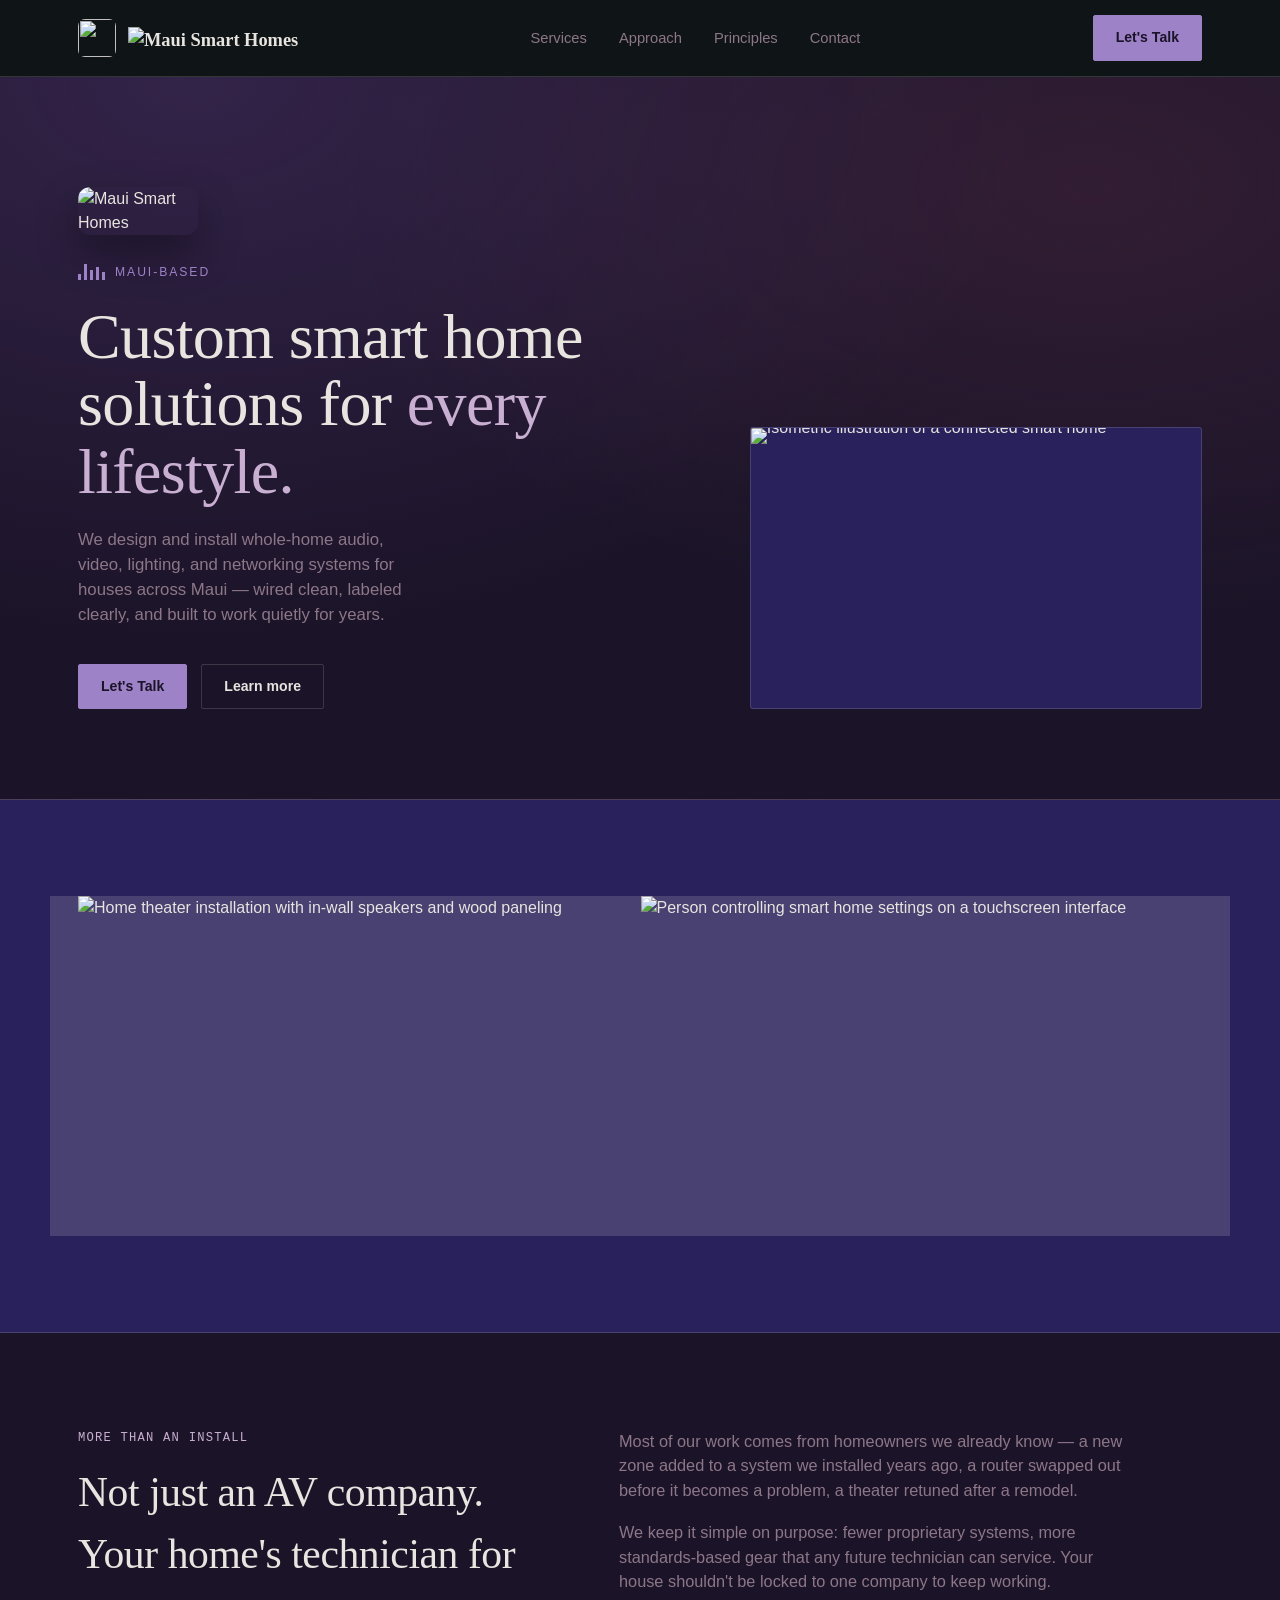
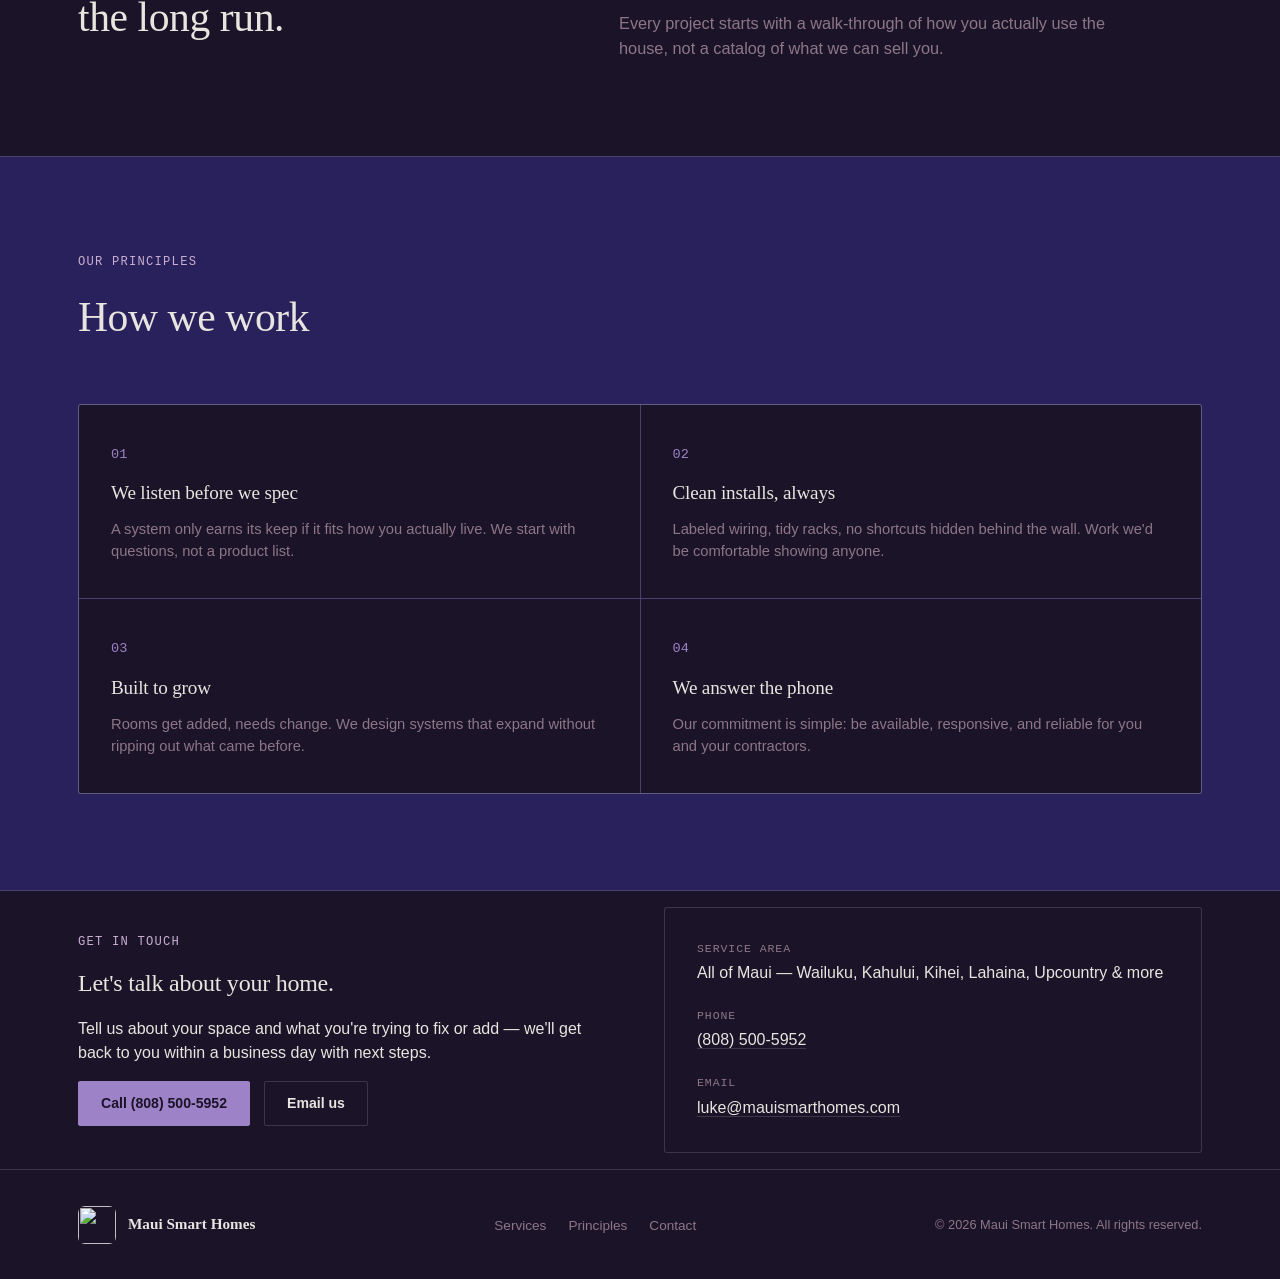
==== commit 409d58e2: "change from luminous website change from luminous website" ====
--- a/index.html
+++ b/index.html
@@ -1,484 +1,427 @@
 <!DOCTYPE html>
 <html lang="en">
 <head>
-  <meta charset="UTF-8" />
-  <meta name="viewport" content="width=device-width, initial-scale=1.0" />
-  <title>Luminus | Intelligent Home Systems</title>
-  <meta name="description" content="Luminus designs intelligent home automation systems that integrate seamlessly into the way you live. Lighting, climate, security, and more." />
-  <link rel="preconnect" href="https://fonts.googleapis.com" />
-  <link rel="preconnect" href="https://fonts.gstatic.com" crossorigin />
-  <link href="https://fonts.googleapis.com/css2?family=Cormorant+Garamond:ital,wght@0,300;0,400;0,600;1,300;1,400&family=Inter:wght@300;400;500&display=swap" rel="stylesheet" />
-  <link rel="stylesheet" href="css/style.css" />
+<meta charset="UTF-8">
+<meta name="viewport" content="width=device-width, initial-scale=1, maximum-scale=1">
+<title>Maui Smart Homes — Home Automation & AV Integration</title>
+<link rel="icon" type="image/png" href="assets/icon.png">
+<meta name="description" content="Maui Smart Homes designs and installs whole-home audio, video, lighting, and networking systems across Maui. Clean installs, honest service, built to grow.">
+<link rel="preconnect" href="https://fonts.googleapis.com">
+<link rel="preconnect" href="https://fonts.gstatic.com" crossorigin>
+<link href="https://fonts.googleapis.com/css2?family=Fraunces:opsz,wght@9..144,400;9..144,500;9..144,600&family=Inter:wght@400;500;600&family=Space+Mono:wght@400;700&display=swap" rel="stylesheet">
+<style>
+  :root{
+    --ink:#1B1428;
+    --surface:#29215C;
+    --surface-2:#45253D;
+    --line: rgba(232,228,223,0.16);
+    --fog:#8D7688;
+    --paper:#E8E4DF;
+    --amber:#9E82C7;
+    --teal:#C9AFD1;
+    --brand-violet:#704A9E;
+  }
+
+  *{box-sizing:border-box;}
+  html{scroll-behavior:smooth;}
+  body{
+    margin:0;
+    background:var(--ink);
+    color:var(--paper);
+    font-family:'Inter', sans-serif;
+    line-height:1.5;
+    -webkit-font-smoothing:antialiased;
+  }
+  h1,h2,h3{
+    font-family:'Fraunces', serif;
+    font-weight:500;
+    margin:0;
+    letter-spacing:-0.01em;
+  }
+  a{color:inherit;}
+  .mono{font-family:'Space Mono', monospace;}
+  img{max-width:100%;display:block;}
+  :focus-visible{outline:2px solid var(--amber); outline-offset:3px;}
+
+  .wrap{max-width:1180px; margin:0 auto; padding:0 28px;}
+
+  /* ---------- Equalizer signature motif ---------- */
+  .eq{display:inline-flex; align-items:flex-end; gap:3px; height:16px;}
+  .eq span{
+    width:3px; background:var(--amber); display:block;
+    animation: eqbeat 1.1s ease-in-out infinite;
+  }
+  .eq span:nth-child(1){height:40%; animation-delay:-0.9s;}
+  .eq span:nth-child(2){height:100%; animation-delay:-0.4s;}
+  .eq span:nth-child(3){height:65%; animation-delay:-1.1s;}
+  .eq span:nth-child(4){height:85%; animation-delay:-0.2s;}
+  .eq span:nth-child(5){height:50%; animation-delay:-0.6s;}
+  @keyframes eqbeat{
+    0%,100%{transform:scaleY(0.4);}
+    50%{transform:scaleY(1);}
+  }
+  @media (prefers-reduced-motion: reduce){
+    .eq span{animation:none; height:70% !important;}
+    html{scroll-behavior:auto;}
+  }
+
+  .divider{
+    display:flex; gap:4px; align-items:flex-end; height:22px; margin:0 auto;
+    justify-content:center;
+  }
+  .divider span{
+    width:4px; background:var(--line); border-radius:1px;
+  }
+
+  /* ---------- Nav ---------- */
+  header{
+    position:sticky; top:0; z-index:50;
+    background:rgba(14,22,20,0.86);
+    backdrop-filter:blur(10px);
+    border-bottom:1px solid var(--line);
+  }
+  nav.wrap{
+    display:flex; align-items:center; justify-content:space-between;
+    height:76px;
+  }
+  .logo{
+    font-family:'Fraunces', serif; font-size:1.15rem; font-weight:600;
+    display:flex; align-items:center; gap:12px;
+    text-decoration:none;
+    color:var(--paper);
+  }
+  .logo-mark{
+    width:38px; height:38px; border-radius:7px; object-fit:cover;
+  }
+  .logo-wordmark{
+    height:22px; width:auto;
+  }
+  .nav-links{
+    display:flex; align-items:center; gap:32px; list-style:none;
+    margin:0; padding:0;
+  }
+  .nav-links a{
+    text-decoration:none; font-size:0.92rem; color:var(--fog);
+    transition:color .2s ease;
+  }
+  .nav-links a:hover{color:var(--paper);}
+  .btn{
+    display:inline-block;
+    font-family:'Inter', sans-serif; font-weight:600; font-size:0.88rem;
+    padding:11px 22px; border-radius:2px;
+    text-decoration:none;
+    border:1px solid var(--amber);
+    color:var(--ink);
+    background:var(--amber);
+    transition:background .2s ease, color .2s ease, transform .15s ease;
+  }
+  .btn:hover{background:transparent; color:var(--amber); transform:translateY(-1px);}
+  .btn-ghost{
+    background:transparent; color:var(--paper); border-color:var(--line);
+  }
+  .btn-ghost:hover{border-color:var(--paper); color:var(--paper); background:transparent;}
+  .nav-cta{display:flex; align-items:center; gap:18px;}
+  .menu-toggle{
+    display:none; background:none; border:1px solid var(--line); color:var(--paper);
+    width:42px; height:42px; border-radius:2px; font-size:1.1rem; cursor:pointer;
+  }
+
+  /* ---------- Hero ---------- */
+  .hero{
+    position:relative;
+    padding:110px 0 90px;
+    overflow:hidden;
+    background:
+      radial-gradient(ellipse at 15% 0%, rgba(112,74,158,0.28), transparent 55%),
+      radial-gradient(ellipse at 85% 15%, rgba(69,37,61,0.55), transparent 50%),
+      var(--ink);
+    border-bottom:1px solid var(--line);
+  }
+  .hero-grid{
+    display:grid; grid-template-columns:1.15fr 0.85fr; gap:60px; align-items:end;
+  }
+  .hero-logo{
+    width:120px; height:auto; border-radius:12px; margin-bottom:28px;
+    box-shadow:0 18px 40px rgba(0,0,0,0.35);
+  }
+  .eyebrow{
+    display:flex; align-items:center; gap:10px;
+    text-transform:uppercase; letter-spacing:0.16em; font-size:0.76rem;
+    color:var(--amber); margin-bottom:22px;
+  }
+  .hero h1{
+    font-size:clamp(2.4rem, 5vw, 4rem);
+    line-height:1.05;
+    color:var(--paper);
+  }
+  .hero h1 em{color:var(--teal); font-style:normal;}
+  .hero-copy{
+    color:var(--fog); font-size:1.05rem; max-width:38ch; margin-top:22px;
+  }
+  .hero-actions{display:flex; gap:14px; margin-top:36px; flex-wrap:wrap;}
+
+  .hero-panel{
+    background:var(--surface);
+    border:1px solid var(--line);
+    border-radius:3px;
+    padding:26px;
+  }
+  .hero-panel-image{
+    padding:0;
+    overflow:hidden;
+    line-height:0;
+  }
+  .hero-panel-img{
+    width:100%; height:100%; object-fit:cover; display:block;
+    min-height:280px;
+  }
+
+  /* ---------- Stats ---------- */
+  .stats{
+    border-bottom:1px solid var(--line);
+    background:var(--surface);
+  }
+  .stats-grid{
+    display:grid; grid-template-columns:1fr 1fr; gap:1px;
+    background:var(--line);
+  }
+  .stat-img{
+    width:100%; height:340px; object-fit:cover; display:block;
+  }
+
+  /* ---------- Section shared ---------- */
+  section{padding:96px 0;}
+  .section-head{max-width:640px; margin-bottom:56px;}
+  .kicker{
+    font-family:'Space Mono', monospace; font-size:0.76rem; letter-spacing:0.1em;
+    text-transform:uppercase; color:var(--teal); margin-bottom:14px; display:block;
+  }
+  .section-head h2{font-size:clamp(1.8rem, 3.4vw, 2.6rem); color:var(--paper);}
+
+  /* ---------- Relationship section ---------- */
+  .relationship{
+    display:grid; grid-template-columns:0.9fr 1.1fr; gap:64px; align-items:start;
+  }
+  .relationship p{color:var(--fog); font-size:1.02rem; margin:0 0 18px; max-width:56ch;}
+  .relationship p:last-child{margin-bottom:0;}
+
+  /* ---------- Principles ---------- */
+  .principles{background:var(--surface); border-top:1px solid var(--line); border-bottom:1px solid var(--line);}
+  .principles-list{
+    display:grid; grid-template-columns:repeat(2, 1fr); gap:1px;
+    background:var(--line); border:1px solid var(--line); border-radius:3px; overflow:hidden;
+  }
+  .principle{
+    background:var(--ink); padding:36px 32px;
+  }
+  .principle-num{
+    font-family:'Space Mono', monospace; color:var(--amber); font-size:0.85rem;
+  }
+  .principle h3{font-size:1.2rem; color:var(--paper); margin:14px 0 10px;}
+  .principle p{color:var(--fog); font-size:0.92rem; margin:0;}
+
+  /* ---------- Contact / footer ---------- */
+  .contact{
+    background:var(--surface); border-top:1px solid var(--line);
+  }
+  .contact-grid{
+    display:grid; grid-template-columns:1fr 1fr; gap:48px; align-items:center;
+  }
+  .contact h2{font-size:clamp(1.8rem,3.2vw,2.4rem); margin-bottom:16px;}
+  .contact p{color:var(--fog); max-width:44ch; margin:0 0 28px;}
+  .contact-actions{display:flex; gap:14px; flex-wrap:wrap;}
+  .contact-detail{
+    background:var(--ink); border:1px solid var(--line); border-radius:3px; padding:32px;
+  }
+  .contact-detail dt{
+    font-family:'Space Mono', monospace; font-size:0.72rem; color:var(--fog);
+    text-transform:uppercase; letter-spacing:0.08em; margin-bottom:4px;
+  }
+  .contact-detail dd{margin:0 0 22px; color:var(--paper); font-size:1rem;}
+  .contact-detail dd:last-child{margin-bottom:0;}
+  .contact-detail a{text-decoration:none; border-bottom:1px solid var(--line);}
+  .contact-detail a:hover{border-color:var(--amber); color:var(--amber);}
+
+  footer{
+    border-top:1px solid var(--line); padding:36px 0;
+  }
+  .footer-grid{
+    display:flex; justify-content:space-between; align-items:center; flex-wrap:wrap; gap:16px;
+  }
+  .footer-grid .logo{font-size:0.95rem;}
+  .footer-links{display:flex; gap:22px; list-style:none; padding:0; margin:0;}
+  .footer-links a{color:var(--fog); text-decoration:none; font-size:0.85rem;}
+  .footer-links a:hover{color:var(--paper);}
+  .copyright{color:var(--fog); font-size:0.8rem;}
+
+  /* ---------- Responsive ---------- */
+  @media (max-width: 880px){
+    .nav-links{display:none;}
+    .menu-toggle{display:block;}
+    .hero-grid{grid-template-columns:1fr;}
+    .hero-panel{order:-1;}
+    .stats-grid{grid-template-columns:1fr;}
+    .stat-img{height:220px;}
+    .relationship{grid-template-columns:1fr;}
+    .principles-list{grid-template-columns:1fr;}
+    .contact-grid{grid-template-columns:1fr;}
+    section{padding:64px 0;}
+  }
+</style>
 </head>
 <body>
 
-  <!-- NAV -->
-  <header class="site-header" id="site-header">
-    <a href="/" class="logo" aria-label="Luminus home">
-      <span class="logo-wordmark">LUMINUS</span>
+<header>
+  <nav class="wrap">
+    <a href="#top" class="logo">
+      <img src="assets/icon.png" alt="" class="logo-mark" aria-hidden="true">
+      <img src="assets/wordmark.png" alt="Maui Smart Homes" class="logo-wordmark">
     </a>
-    <nav class="main-nav" id="main-nav" aria-label="Main navigation">
-      <ul>
-        <li><a href="#solutions">Solutions</a></li>
-        <li><a href="#systems">Systems</a></li>
-        <li><a href="#integration">Integration</a></li>
-        <li><a href="#stories">Stories</a></li>
-        <li><a href="#contact">Contact</a></li>
-      </ul>
-    </nav>
-    <button class="nav-toggle" id="nav-toggle" aria-label="Open menu" aria-expanded="false">
-      <span></span><span></span><span></span>
-    </button>
-  </header>
-
-  <!-- MOBILE NAV -->
-  <div class="mobile-nav" id="mobile-nav" aria-hidden="true">
-    <ul>
-      <li><a href="#solutions">Solutions</a></li>
-      <li><a href="#systems">Systems</a></li>
-      <li><a href="#integration">Integration</a></li>
-      <li><a href="#stories">Stories</a></li>
+    <ul class="nav-links">
+      <li><a href="#services">Services</a></li>
+      <li><a href="#approach">Approach</a></li>
+      <li><a href="#principles">Principles</a></li>
       <li><a href="#contact">Contact</a></li>
     </ul>
+    <div class="nav-cta">
+      <a href="#contact" class="btn">Let's Talk</a>
+      <button class="menu-toggle" id="menuToggle" aria-label="Toggle menu" aria-expanded="false">☰</button>
+    </div>
+  </nav>
+</header>
+
+<main id="top">
+
+  <section class="hero" id="services">
+    <div class="wrap hero-grid">
+      <div>
+        <img src="assets/logo.png" alt="Maui Smart Homes" class="hero-logo">
+        <div class="eyebrow">
+          <span class="eq" aria-hidden="true"><span></span><span></span><span></span><span></span><span></span></span>
+          Maui-based
+        </div>
+        <h1>Custom smart home solutions for <em>every lifestyle.</em></h1>
+        <p class="hero-copy">We design and install whole-home audio, video, lighting, and networking systems for houses across Maui — wired clean, labeled clearly, and built to work quietly for years.</p>
+        <div class="hero-actions">
+          <a href="#contact" class="btn">Let's Talk</a>
+          <a href="#approach" class="btn btn-ghost">Learn more</a>
+        </div>
+      </div>
+      <div class="hero-panel hero-panel-image">
+        <img src="assets/smart_home_3.jpg" alt="Isometric illustration of a connected smart home" class="hero-panel-img">
+      </div>
+    </div>
+  </section>
+
+  <section class="stats">
+    <div class="wrap stats-grid">
+      <img src="assets/home_tv.jpg" alt="Home theater installation with in-wall speakers and wood paneling" class="stat-img">
+      <img src="assets/smart_home_2.jpg" alt="Person controlling smart home settings on a touchscreen interface" class="stat-img">
+    </div>
+  </section>
+
+  <section id="approach">
+    <div class="wrap relationship">
+      <div class="section-head" style="margin-bottom:0;">
+        <span class="kicker">More than an install</span>
+        <h2>Not just an AV company. Your home's technician for the long run.</h2>
+      </div>
+      <div>
+        <p>Most of our work comes from homeowners we already know — a new zone added to a system we installed years ago, a router swapped out before it becomes a problem, a theater retuned after a remodel.</p>
+        <p>We keep it simple on purpose: fewer proprietary systems, more standards-based gear that any future technician can service. Your house shouldn't be locked to one company to keep working.</p>
+        <p>Every project starts with a walk-through of how you actually use the house, not a catalog of what we can sell you.</p>
+      </div>
+    </div>
+  </section>
+
+  <section class="principles" id="principles">
+    <div class="wrap">
+      <div class="section-head">
+        <span class="kicker">Our principles</span>
+        <h2>How we work</h2>
+      </div>
+      <div class="principles-list">
+        <div class="principle">
+          <span class="principle-num mono">01</span>
+          <h3>We listen before we spec</h3>
+          <p>A system only earns its keep if it fits how you actually live. We start with questions, not a product list.</p>
+        </div>
+        <div class="principle">
+          <span class="principle-num mono">02</span>
+          <h3>Clean installs, always</h3>
+          <p>Labeled wiring, tidy racks, no shortcuts hidden behind the wall. Work we'd be comfortable showing anyone.</p>
+        </div>
+        <div class="principle">
+          <span class="principle-num mono">03</span>
+          <h3>Built to grow</h3>
+          <p>Rooms get added, needs change. We design systems that expand without ripping out what came before.</p>
+        </div>
+        <div class="principle">
+          <span class="principle-num mono">04</span>
+          <h3>We answer the phone</h3>
+          <p>Our commitment is simple: be available, responsive, and reliable for you and your contractors.</p>
+        </div>
+      </div>
+    </div>
+  </section>
+
+
+    <div class="wrap contact-grid">
+      <div>
+        <span class="kicker">Get in touch</span>
+        <h2>Let's talk about your home.</h2>
+        <p>Tell us about your space and what you're trying to fix or add — we'll get back to you within a business day with next steps.</p>
+        <div class="contact-actions">
+          <a href="tel:+18085005952" class="btn">Call (808) 500-5952</a>
+          <a href="mailto:luke@mauismarthomes.com" class="btn btn-ghost">Email us</a>
+        </div>
+      </div>
+      <dl class="contact-detail">
+        <dt>Service area</dt>
+        <dd>All of Maui — Wailuku, Kahului, Kihei, Lahaina, Upcountry &amp; more</dd>
+        <dt>Phone</dt>
+        <dd><a href="tel:+18085005952">(808) 500-5952</a></dd>
+        <dt>Email</dt>
+        <dd><a href="mailto:luke@mauismarthomes.com">luke@mauismarthomes.com</a></dd>
+      </dl>
+    </div>
+  </section>
+
+</main>
+
+<footer>
+  <div class="wrap footer-grid">
+    <a href="#top" class="logo">
+      <img src="assets/icon.png" alt="" class="logo-mark" aria-hidden="true">
+      Maui Smart Homes
+    </a>
+    <ul class="footer-links">
+      <li><a href="#services">Services</a></li>
+      <li><a href="#principles">Principles</a></li>
+      <li><a href="#contact">Contact</a></li>
+    </ul>
+    <span class="copyright">© 2026 Maui Smart Homes. All rights reserved.</span>
   </div>
-
-  <!-- HERO -->
-  <section class="hero" id="hero">
-    <div class="hero-bg">
-      <!-- SVG ambient scene -->
-      <svg class="hero-scene" viewBox="0 0 1440 900" preserveAspectRatio="xMidYMid slice" xmlns="http://www.w3.org/2000/svg">
-        <defs>
-          <radialGradient id="roomGlow" cx="60%" cy="40%" r="55%">
-            <stop offset="0%" stop-color="#c8a96e" stop-opacity="0.18" />
-            <stop offset="100%" stop-color="#0a0c10" stop-opacity="0" />
-          </radialGradient>
-          <radialGradient id="lampGlow" cx="50%" cy="50%" r="50%">
-            <stop offset="0%" stop-color="#d4b483" stop-opacity="0.9" />
-            <stop offset="60%" stop-color="#c8a96e" stop-opacity="0.3" />
-            <stop offset="100%" stop-color="#c8a96e" stop-opacity="0" />
-          </radialGradient>
-          <filter id="blur4">
-            <feGaussianBlur stdDeviation="4" />
-          </filter>
-          <filter id="blur12">
-            <feGaussianBlur stdDeviation="12" />
-          </filter>
-          <filter id="blur20">
-            <feGaussianBlur stdDeviation="20" />
-          </filter>
-        </defs>
-        <!-- Floor -->
-        <rect x="0" y="650" width="1440" height="250" fill="#0d0f14" />
-        <!-- Back wall -->
-        <rect x="0" y="0" width="1440" height="660" fill="#0a0c10" />
-        <!-- Room ambient glow -->
-        <ellipse cx="900" cy="360" rx="600" ry="400" fill="url(#roomGlow)" />
-        <!-- Floor reflection -->
-        <ellipse cx="900" cy="680" rx="300" ry="60" fill="#c8a96e" opacity="0.05" filter="url(#blur20)" />
-        <!-- Window / wall panel -->
-        <rect x="780" y="80" width="320" height="480" rx="2" fill="#111318" stroke="#2a2d35" stroke-width="1" />
-        <rect x="795" y="95" width="290" height="450" rx="1" fill="#0e1016" />
-        <!-- Window glow through -->
-        <rect x="795" y="95" width="290" height="450" rx="1" fill="#c8a96e" opacity="0.04" filter="url(#blur12)" />
-        <!-- Horizontal blinds -->
-        <g opacity="0.25" stroke="#2a2d35" stroke-width="0.5">
-          <line x1="795" y1="135" x2="1085" y2="135" />
-          <line x1="795" y1="175" x2="1085" y2="175" />
-          <line x1="795" y1="215" x2="1085" y2="215" />
-          <line x1="795" y1="255" x2="1085" y2="255" />
-          <line x1="795" y1="295" x2="1085" y2="295" />
-          <line x1="795" y1="335" x2="1085" y2="335" />
-          <line x1="795" y1="375" x2="1085" y2="375" />
-          <line x1="795" y1="415" x2="1085" y2="415" />
-          <line x1="795" y1="455" x2="1085" y2="455" />
-          <line x1="795" y1="495" x2="1085" y2="495" />
-        </g>
-        <!-- Floor lamp - stem -->
-        <rect x="1078" y="280" width="4" height="380" fill="#1e2028" />
-        <!-- Floor lamp - shade -->
-        <ellipse cx="1080" cy="280" rx="36" ry="10" fill="#2a2c34" />
-        <path d="M1044,280 L1060,220 L1100,220 L1116,280 Z" fill="#232530" />
-        <!-- Lamp glow -->
-        <ellipse cx="1080" cy="260" rx="80" ry="60" fill="url(#lampGlow)" filter="url(#blur20)" />
-        <ellipse cx="1080" cy="280" rx="30" ry="20" fill="#d4b483" opacity="0.5" filter="url(#blur4)" />
-        <!-- Sofa silhouette -->
-        <rect x="500" y="560" width="520" height="90" rx="6" fill="#131620" />
-        <rect x="480" y="500" width="60" height="150" rx="5" fill="#131620" />
-        <rect x="980" y="500" width="60" height="150" rx="5" fill="#131620" />
-        <rect x="480" y="500" width="560" height="70" rx="5" fill="#161923" />
-        <!-- Cushions -->
-        <rect x="530" y="505" width="120" height="60" rx="8" fill="#1a1d26" />
-        <rect x="670" y="505" width="120" height="60" rx="8" fill="#191c24" />
-        <rect x="810" y="505" width="120" height="60" rx="8" fill="#1a1d26" />
-        <!-- Coffee table -->
-        <rect x="580" y="650" width="300" height="10" rx="2" fill="#1a1d23" />
-        <rect x="595" y="660" width="8" height="40" fill="#16181f" />
-        <rect x="857" y="660" width="8" height="40" fill="#16181f" />
-        <!-- Table top subtle glow from lamp -->
-        <ellipse cx="730" cy="654" rx="140" ry="10" fill="#c8a96e" opacity="0.04" />
-        <!-- Left wall -->
-        <rect x="0" y="0" width="320" height="900" fill="#09090d" opacity="0.5" />
-        <!-- Ceiling line -->
-        <line x1="0" y1="60" x2="1440" y2="60" stroke="#1a1c22" stroke-width="1" />
-        <!-- Ceiling recessed lights (LEDs) -->
-        <circle cx="400" cy="40" r="3" fill="#d4b483" opacity="0.9" />
-        <ellipse cx="400" cy="55" rx="40" ry="20" fill="#d4b483" opacity="0.06" filter="url(#blur12)" />
-        <circle cx="700" cy="40" r="3" fill="#d4b483" opacity="0.9" />
-        <ellipse cx="700" cy="55" rx="40" ry="20" fill="#d4b483" opacity="0.06" filter="url(#blur12)" />
-        <circle cx="1000" cy="40" r="3" fill="#d4b483" opacity="0.9" />
-        <ellipse cx="1000" cy="55" rx="40" ry="20" fill="#d4b483" opacity="0.06" filter="url(#blur12)" />
-        <circle cx="1300" cy="40" r="3" fill="#d4b483" opacity="0.9" />
-        <ellipse cx="1300" cy="55" rx="40" ry="20" fill="#d4b483" opacity="0.06" filter="url(#blur12)" />
-        <!-- Subtle grain overlay via tiny rects -->
-      </svg>
-    </div>
-    <div class="hero-content">
-      <p class="hero-eyebrow">Designed for how you live</p>
-      <h1 class="hero-headline">Your home,<br /><em>intelligently</em> yours.</h1>
-      <a href="#solutions" class="btn btn--ghost">Explore Systems</a>
-    </div>
-    <div class="hero-scroll-indicator" aria-hidden="true">
-      <span class="scroll-line"></span>
-    </div>
-  </section>
-
-  <!-- PULL QUOTE -->
-  <section class="pull-quote">
-    <div class="container">
-      <blockquote>
-        <p>"We believe a smart home should disappear into the background — present when needed, invisible when not."</p>
-        <cite>Luminus Design Philosophy</cite>
-      </blockquote>
-    </div>
-  </section>
-
-  <!-- SOLUTIONS -->
-  <section class="solutions" id="solutions">
-    <div class="container">
-      <div class="section-header">
-        <p class="section-eyebrow">What we do</p>
-        <h2>Every room. Every moment.</h2>
-        <p class="section-intro">From a single room to a whole estate, Luminus systems adapt to your daily rhythms with precision and grace.</p>
-      </div>
-      <div class="solutions-grid">
-        <article class="solution-card">
-          <div class="solution-icon">
-            <svg viewBox="0 0 48 48" fill="none" xmlns="http://www.w3.org/2000/svg">
-              <circle cx="24" cy="24" r="8" stroke="currentColor" stroke-width="1.5"/>
-              <path d="M24 8V4M24 44v-4M8 24H4M44 24h-4" stroke="currentColor" stroke-width="1.5" stroke-linecap="round"/>
-              <path d="M12.7 12.7L9.9 9.9M38.1 38.1l-2.8-2.8M35.3 12.7l2.8-2.8M9.9 38.1l2.8-2.8" stroke="currentColor" stroke-width="1.5" stroke-linecap="round"/>
-            </svg>
-          </div>
-          <h3>Lighting</h3>
-          <p>Scene-based control with circadian rhythm support. Wake to sunrise. Unwind at dusk. Every bulb, every zone, every mood.</p>
-          <a href="#" class="card-link">Learn more <span aria-hidden="true">→</span></a>
-        </article>
-        <article class="solution-card">
-          <div class="solution-icon">
-            <svg viewBox="0 0 48 48" fill="none" xmlns="http://www.w3.org/2000/svg">
-              <path d="M24 6C14.06 6 6 14.06 6 24s8.06 18 18 18 18-8.06 18-18S33.94 6 24 6z" stroke="currentColor" stroke-width="1.5"/>
-              <path d="M24 14v10l6 6" stroke="currentColor" stroke-width="1.5" stroke-linecap="round" stroke-linejoin="round"/>
-              <circle cx="24" cy="24" r="2" fill="currentColor"/>
-            </svg>
-          </div>
-          <h3>Climate</h3>
-          <p>Predictive heating and cooling that learns your schedule. Comfort when you arrive. Efficiency while you're away.</p>
-          <a href="#" class="card-link">Learn more <span aria-hidden="true">→</span></a>
-        </article>
-        <article class="solution-card">
-          <div class="solution-icon">
-            <svg viewBox="0 0 48 48" fill="none" xmlns="http://www.w3.org/2000/svg">
-              <rect x="8" y="16" width="32" height="24" rx="2" stroke="currentColor" stroke-width="1.5"/>
-              <path d="M16 16V12a8 8 0 0116 0v4" stroke="currentColor" stroke-width="1.5" stroke-linecap="round"/>
-              <circle cx="24" cy="28" r="3" stroke="currentColor" stroke-width="1.5"/>
-              <path d="M24 31v4" stroke="currentColor" stroke-width="1.5" stroke-linecap="round"/>
-            </svg>
-          </div>
-          <h3>Security</h3>
-          <p>Smart locks, cameras, and sensors unified under one interface. Peace of mind, always in reach.</p>
-          <a href="#" class="card-link">Learn more <span aria-hidden="true">→</span></a>
-        </article>
-        <article class="solution-card">
-          <div class="solution-icon">
-            <svg viewBox="0 0 48 48" fill="none" xmlns="http://www.w3.org/2000/svg">
-              <rect x="6" y="10" width="36" height="28" rx="2" stroke="currentColor" stroke-width="1.5"/>
-              <path d="M18 38v4M30 38v4M14 42h20" stroke="currentColor" stroke-width="1.5" stroke-linecap="round"/>
-              <path d="M12 20h24M12 26h16" stroke="currentColor" stroke-width="1.5" stroke-linecap="round"/>
-            </svg>
-          </div>
-          <h3>Entertainment</h3>
-          <p>Whole-home audio and video distribution. The right content in the right room, at the touch of a button.</p>
-          <a href="#" class="card-link">Learn more <span aria-hidden="true">→</span></a>
-        </article>
-        <article class="solution-card">
-          <div class="solution-icon">
-            <svg viewBox="0 0 48 48" fill="none" xmlns="http://www.w3.org/2000/svg">
-              <path d="M24 4L6 14v20l18 10 18-10V14L24 4z" stroke="currentColor" stroke-width="1.5" stroke-linejoin="round"/>
-              <path d="M24 4v30M6 14l18 10 18-10" stroke="currentColor" stroke-width="1.5" stroke-linejoin="round"/>
-            </svg>
-          </div>
-          <h3>Energy</h3>
-          <p>Real-time monitoring, solar integration, and automated load management. Reduce waste without reducing comfort.</p>
-          <a href="#" class="card-link">Learn more <span aria-hidden="true">→</span></a>
-        </article>
-        <article class="solution-card">
-          <div class="solution-icon">
-            <svg viewBox="0 0 48 48" fill="none" xmlns="http://www.w3.org/2000/svg">
-              <rect x="8" y="8" width="14" height="14" rx="2" stroke="currentColor" stroke-width="1.5"/>
-              <rect x="26" y="8" width="14" height="14" rx="2" stroke="currentColor" stroke-width="1.5"/>
-              <rect x="8" y="26" width="14" height="14" rx="2" stroke="currentColor" stroke-width="1.5"/>
-              <rect x="26" y="26" width="14" height="14" rx="2" stroke="currentColor" stroke-width="1.5"/>
-              <path d="M15 22v4M33 22v4M22 15h4M22 33h4" stroke="currentColor" stroke-width="1.5" stroke-linecap="round"/>
-            </svg>
-          </div>
-          <h3>Scenes & Automation</h3>
-          <p>One tap for "Good Morning." One tap for "Dinner Party." Build the moments that matter, then let them run themselves.</p>
-          <a href="#" class="card-link">Learn more <span aria-hidden="true">→</span></a>
-        </article>
-      </div>
-    </div>
-  </section>
-
-  <!-- FEATURE SPLIT - CONTROL PANEL -->
-  <section class="feature-split" id="systems">
-    <div class="feature-split__visual">
-      <div class="control-panel-demo">
-        <div class="panel-header">
-          <span class="panel-time" id="panel-time">10:42 AM</span>
-          <span class="panel-date">Good morning</span>
-        </div>
-        <div class="panel-scene-row">
-          <button class="scene-btn scene-btn--active" data-scene="morning">Morning</button>
-          <button class="scene-btn" data-scene="work">Focus</button>
-          <button class="scene-btn" data-scene="evening">Evening</button>
-          <button class="scene-btn" data-scene="away">Away</button>
-        </div>
-        <div class="panel-divider"></div>
-        <div class="panel-controls">
-          <div class="control-row">
-            <span class="control-label">
-              <svg class="ctrl-icon" viewBox="0 0 20 20" fill="none"><circle cx="10" cy="10" r="4" stroke="currentColor" stroke-width="1.2"/><path d="M10 2v2M10 16v2M2 10h2M16 10h2" stroke="currentColor" stroke-width="1.2" stroke-linecap="round"/></svg>
-              Living Room
-            </span>
-            <div class="slider-wrap">
-              <input type="range" class="luminance-slider" id="slider-living" min="0" max="100" value="72" aria-label="Living room brightness" />
-              <span class="slider-val" id="val-living">72%</span>
-            </div>
-          </div>
-          <div class="control-row">
-            <span class="control-label">
-              <svg class="ctrl-icon" viewBox="0 0 20 20" fill="none"><circle cx="10" cy="10" r="4" stroke="currentColor" stroke-width="1.2"/><path d="M10 2v2M10 16v2M2 10h2M16 10h2" stroke="currentColor" stroke-width="1.2" stroke-linecap="round"/></svg>
-              Kitchen
-            </span>
-            <div class="slider-wrap">
-              <input type="range" class="luminance-slider" id="slider-kitchen" min="0" max="100" value="90" aria-label="Kitchen brightness" />
-              <span class="slider-val" id="val-kitchen">90%</span>
-            </div>
-          </div>
-          <div class="control-row">
-            <span class="control-label">
-              <svg class="ctrl-icon" viewBox="0 0 20 20" fill="none"><circle cx="10" cy="10" r="4" stroke="currentColor" stroke-width="1.2"/><path d="M10 2v2M10 16v2M2 10h2M16 10h2" stroke="currentColor" stroke-width="1.2" stroke-linecap="round"/></svg>
-              Bedroom
-            </span>
-            <div class="slider-wrap">
-              <input type="range" class="luminance-slider" id="slider-bed" min="0" max="100" value="20" aria-label="Bedroom brightness" />
-              <span class="slider-val" id="val-bed">20%</span>
-            </div>
-          </div>
-        </div>
-        <div class="panel-divider"></div>
-        <div class="panel-climate">
-          <div class="climate-stat">
-            <span class="climate-val">68°</span>
-            <span class="climate-label">Indoor</span>
-          </div>
-          <div class="climate-divider"></div>
-          <div class="climate-stat">
-            <span class="climate-val">71°</span>
-            <span class="climate-label">Target</span>
-          </div>
-          <div class="climate-divider"></div>
-          <div class="climate-stat">
-            <span class="climate-val">42%</span>
-            <span class="climate-label">Humidity</span>
-          </div>
-        </div>
-        <div class="panel-footer">
-          <div class="status-dot status-dot--on"></div>
-          <span>All systems nominal</span>
-        </div>
-      </div>
-    </div>
-    <div class="feature-split__copy">
-      <p class="section-eyebrow">The interface</p>
-      <h2>Control at your fingertips. Or voice. Or nowhere at all.</h2>
-      <p>The Luminus app gives you a unified view of every system in your home. But the real magic is when you don't need to open it — because everything has already adjusted to you.</p>
-      <ul class="feature-list">
-        <li>Unified dashboard for all rooms and systems</li>
-        <li>One-tap scenes and scheduled automations</li>
-        <li>Works with Apple Home, Google Home, and Amazon Alexa</li>
-        <li>Local control — no cloud required for core functions</li>
-      </ul>
-      <a href="#contact" class="btn btn--primary">Request a Consultation</a>
-    </div>
-  </section>
-
-  <!-- INTEGRATION STRIP -->
-  <section class="integration" id="integration">
-    <div class="container">
-      <p class="section-eyebrow" style="text-align:center;">Works with what you already have</p>
-      <h2 style="text-align:center;">Plays well with others.</h2>
-      <div class="integration-logos">
-        <div class="integration-logo"><span>Apple Home</span></div>
-        <div class="integration-logo"><span>Google Home</span></div>
-        <div class="integration-logo"><span>Alexa</span></div>
-        <div class="integration-logo"><span>Matter</span></div>
-        <div class="integration-logo"><span>Z-Wave</span></div>
-        <div class="integration-logo"><span>Zigbee</span></div>
-      </div>
-    </div>
-  </section>
-
-  <!-- STORIES -->
-  <section class="stories" id="stories">
-    <div class="container">
-      <div class="section-header">
-        <p class="section-eyebrow">Stories</p>
-        <h2>From the homes we've built.</h2>
-      </div>
-      <div class="stories-grid">
-        <article class="story-card story-card--featured">
-          <div class="story-card__img story-card__img--1">
-            <div class="story-img-placeholder">
-              <svg viewBox="0 0 600 400" fill="none" xmlns="http://www.w3.org/2000/svg">
-                <defs>
-                  <filter id="sc1blur"><feGaussianBlur stdDeviation="10"/></filter>
-                </defs>
-                <rect width="600" height="400" fill="#0e1016"/>
-                <rect x="80" y="60" width="440" height="280" rx="2" fill="#111318"/>
-                <rect x="100" y="280" width="400" height="40" fill="#0d0f13"/>
-                <rect x="140" y="220" width="280" height="60" rx="4" fill="#131620"/>
-                <rect x="120" y="220" width="40" height="100" rx="3" fill="#131620"/>
-                <rect x="400" y="220" width="40" height="100" rx="3" fill="#131620"/>
-                <rect x="230" y="240" width="80" height="40" rx="5" fill="#1a1d26"/>
-                <rect x="320" y="240" width="80" height="40" rx="5" fill="#191c24"/>
-                <rect x="240" y="80" width="160" height="120" rx="1" fill="#0a0c10" stroke="#1e2028" stroke-width="1"/>
-                <circle cx="320" cy="110" r="40" fill="#c8a96e" opacity="0.15" filter="url(#sc1blur)"/>
-                <rect x="430" y="160" width="3" height="120" fill="#1a1c22"/>
-                <ellipse cx="431" cy="160" rx="20" ry="6" fill="#1e2028"/>
-                <circle cx="431" cy="155" r="20" fill="#c8a96e" opacity="0.18" filter="url(#sc1blur)"/>
-              </svg>
-            </div>
-          </div>
-          <div class="story-card__body">
-            <p class="story-tag">Case Study</p>
-            <h3>A 4,000 sq ft retreat, unified.</h3>
-            <p>How a weekend home in the Hudson Valley became a benchmark for seamless integration — from the boathouse to the kitchen garden.</p>
-            <a href="#" class="card-link">Read the story <span aria-hidden="true">→</span></a>
-          </div>
-        </article>
-        <article class="story-card">
-          <div class="story-card__img story-card__img--2">
-            <div class="story-img-placeholder story-img-placeholder--sm">
-              <svg viewBox="0 0 300 200" fill="none" xmlns="http://www.w3.org/2000/svg">
-                <rect width="300" height="200" fill="#0e1016"/>
-                <circle cx="150" cy="90" r="50" fill="#c8a96e" opacity="0.06"/>
-                <rect x="110" y="70" width="80" height="50" rx="10" fill="#131620" stroke="#1e2028" stroke-width="1"/>
-                <circle cx="150" cy="95" r="18" stroke="#c8a96e" stroke-width="1" opacity="0.5"/>
-                <path d="M142 95l6 4 10-8" stroke="#c8a96e" stroke-width="1.5" stroke-linecap="round" stroke-linejoin="round" opacity="0.7"/>
-              </svg>
-            </div>
-          </div>
-          <div class="story-card__body">
-            <p class="story-tag">Deep Dive</p>
-            <h3>Why local control matters more than ever.</h3>
-            <a href="#" class="card-link">Read more <span aria-hidden="true">→</span></a>
-          </div>
-        </article>
-        <article class="story-card">
-          <div class="story-card__img story-card__img--3">
-            <div class="story-img-placeholder story-img-placeholder--sm">
-              <div class="story-thermostat-wrap">
-                <svg viewBox="0 0 300 200" fill="none" xmlns="http://www.w3.org/2000/svg">
-                  <rect width="300" height="200" fill="#0d0f14"/>
-                  <rect x="50" y="40" width="200" height="120" rx="2" fill="#111318"/>
-                  <circle cx="150" cy="100" r="40" stroke="#1e2028" stroke-width="1.5" fill="#131620"/>
-                  <circle cx="150" cy="100" r="30" stroke="#c8a96e" stroke-width="1" stroke-dasharray="4 2" opacity="0.3"/>
-                  <path d="M150 70 A30 30 0 1 1 121 117" stroke="#c8a96e" stroke-width="2" stroke-linecap="round" opacity="0.7" fill="none"/>
-                </svg>
-                <span class="story-thermostat-label">68°</span>
-              </div>
-            </div>
-          </div>
-          <div class="story-card__body">
-            <p class="story-tag">Guide</p>
-            <h3>Setting up your first climate automation.</h3>
-            <a href="#" class="card-link">Read more <span aria-hidden="true">→</span></a>
-          </div>
-        </article>
-      </div>
-    </div>
-  </section>
-
-  <!-- CTA BAND -->
-  <section class="cta-band" id="contact">
-    <div class="container">
-      <h2>Ready to begin?</h2>
-      <p>Our specialists work with you from first consultation to final commissioning. Every system is tailored — never off the shelf.</p>
-      <div class="cta-actions">
-        <a href="mailto:hello@luminus.home" class="btn btn--primary">Get in touch</a>
-        <a href="#solutions" class="btn btn--ghost">Explore systems</a>
-      </div>
-    </div>
-  </section>
-
-  <!-- FOOTER -->
-  <footer class="site-footer">
-    <div class="container">
-      <div class="footer-top">
-        <div class="footer-brand">
-          <span class="logo-wordmark">LUMINUS</span>
-          <p>Intelligent home systems, thoughtfully designed.</p>
-        </div>
-        <nav class="footer-nav" aria-label="Footer navigation">
-          <div class="footer-nav__col">
-            <h4>Systems</h4>
-            <ul>
-              <li><a href="#">Lighting</a></li>
-              <li><a href="#">Climate</a></li>
-              <li><a href="#">Security</a></li>
-              <li><a href="#">Entertainment</a></li>
-            </ul>
-          </div>
-          <div class="footer-nav__col">
-            <h4>Company</h4>
-            <ul>
-              <li><a href="#">About</a></li>
-              <li><a href="#">Stories</a></li>
-              <li><a href="#">Careers</a></li>
-              <li><a href="#">Press</a></li>
-            </ul>
-          </div>
-          <div class="footer-nav__col">
-            <h4>Support</h4>
-            <ul>
-              <li><a href="#">Documentation</a></li>
-              <li><a href="#">Community</a></li>
-              <li><a href="#">Contact</a></li>
-            </ul>
-          </div>
-        </nav>
-      </div>
-      <div class="footer-bottom">
-        <p>&copy; 2026 Luminus Home Systems. All rights reserved.</p>
-        <div class="footer-legal">
-          <a href="#">Privacy Policy</a>
-          <a href="#">Terms of Use</a>
-        </div>
-      </div>
-    </div>
-  </footer>
-
-  <script src="js/main.js"></script>
+</footer>
+
+<script>
+  const toggle = document.getElementById('menuToggle');
+  const navLinks = document.querySelector('.nav-links');
+  toggle.addEventListener('click', () => {
+    const isOpen = navLinks.style.display === 'flex';
+    navLinks.style.display = isOpen ? 'none' : 'flex';
+    navLinks.style.flexDirection = 'column';
+    navLinks.style.position = 'absolute';
+    navLinks.style.top = '76px';
+    navLinks.style.left = '0';
+    navLinks.style.right = '0';
+    navLinks.style.background = '#152622';
+    navLinks.style.padding = '20px 28px';
+    navLinks.style.borderBottom = '1px solid rgba(241,239,230,0.14)';
+    navLinks.style.gap = '18px';
+    toggle.setAttribute('aria-expanded', String(!isOpen));
+  });
+</script>
+
 </body>
 </html>
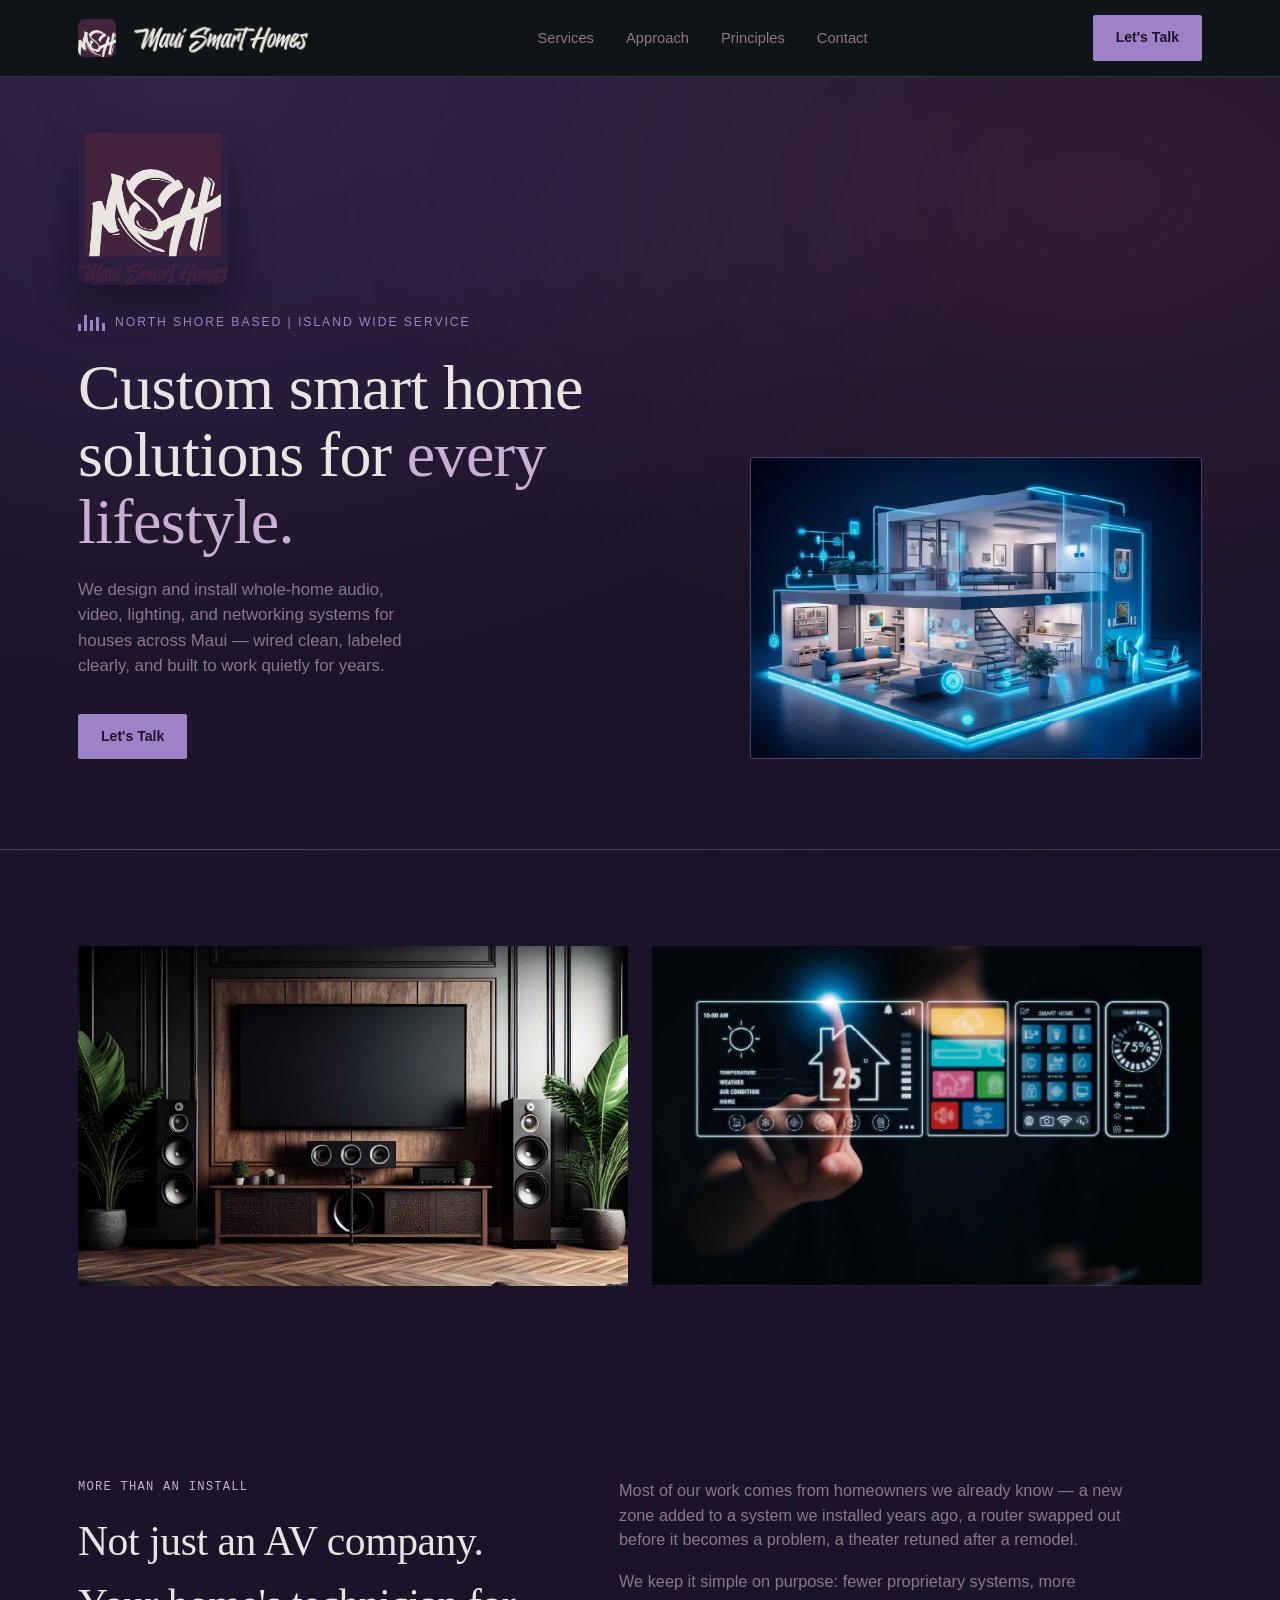
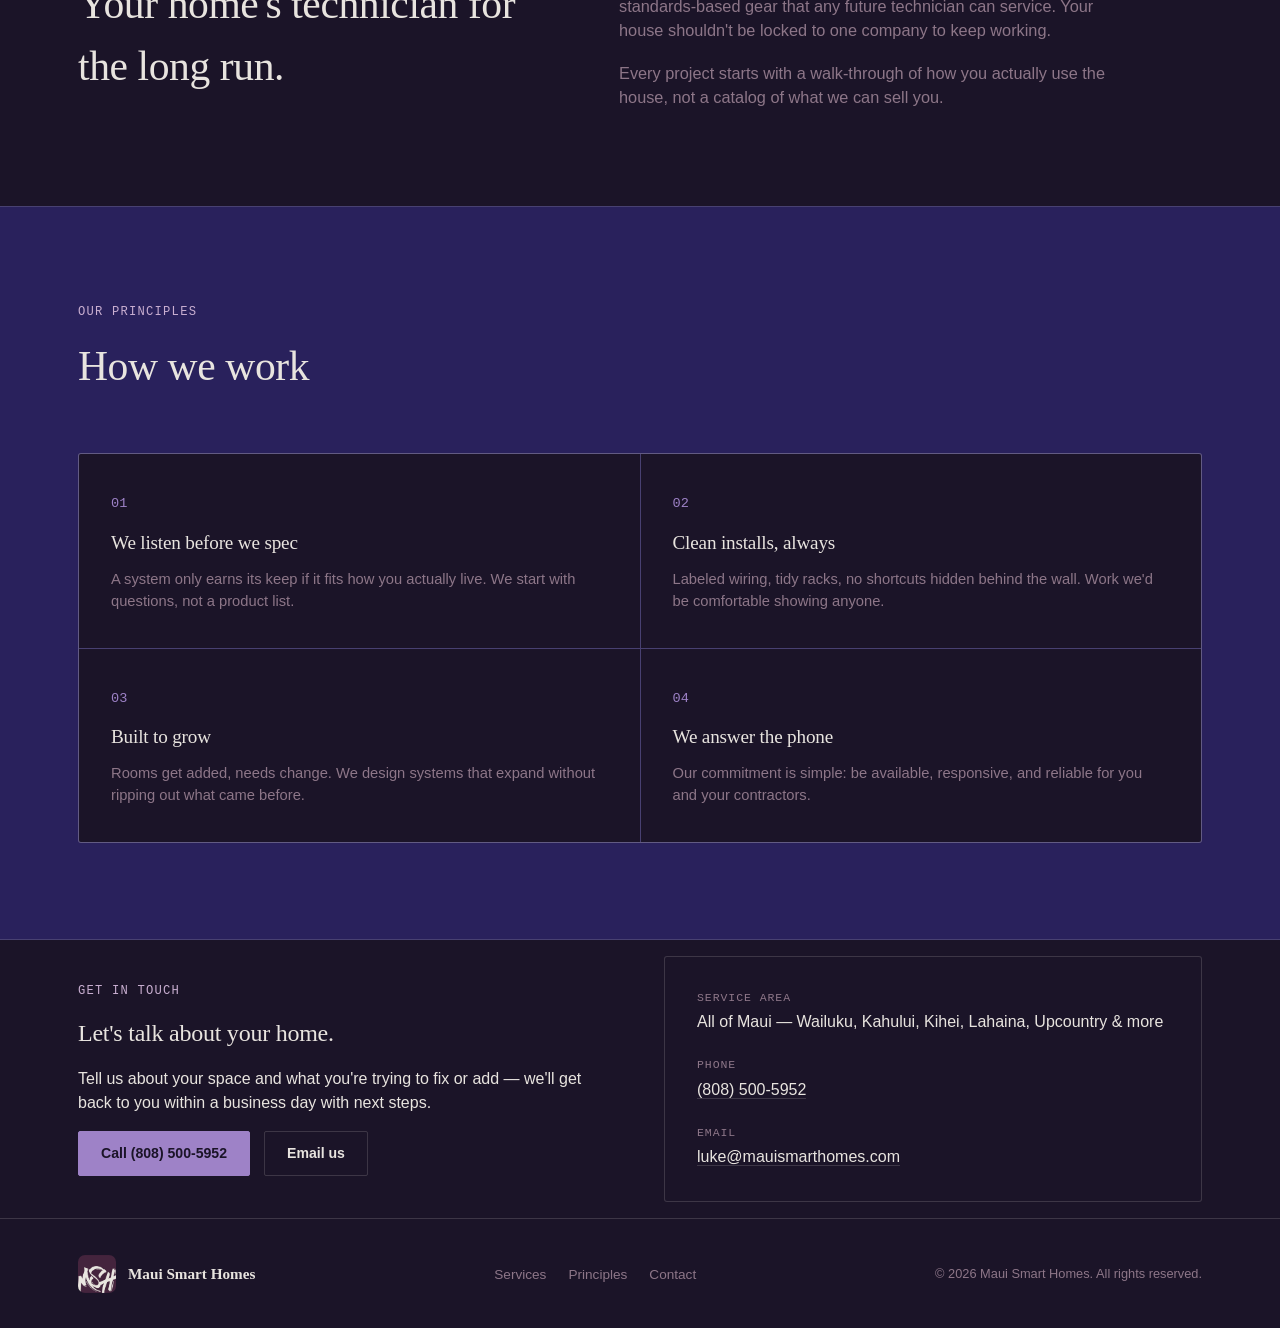
==== commit 6161b8bd: "change name to index change name to index" ====
--- a/index.html
+++ b/index.html
@@ -94,7 +94,7 @@
     width:38px; height:38px; border-radius:7px; object-fit:cover;
   }
   .logo-wordmark{
-    height:22px; width:auto;
+    height:44px; width:auto;
   }
   .nav-links{
     display:flex; align-items:center; gap:32px; list-style:none;
@@ -129,7 +129,7 @@
   /* ---------- Hero ---------- */
   .hero{
     position:relative;
-    padding:110px 0 90px;
+    padding:56px 0 90px;
     overflow:hidden;
     background:
       radial-gradient(ellipse at 15% 0%, rgba(112,74,158,0.28), transparent 55%),
@@ -141,7 +141,7 @@
     display:grid; grid-template-columns:1.15fr 0.85fr; gap:60px; align-items:end;
   }
   .hero-logo{
-    width:120px; height:auto; border-radius:12px; margin-bottom:28px;
+    width:150px; height:auto; border-radius:12px; margin-bottom:28px;
     box-shadow:0 18px 40px rgba(0,0,0,0.35);
   }
   .eyebrow{
@@ -177,16 +177,12 @@
   }
 
   /* ---------- Stats ---------- */
-  .stats{
-    border-bottom:1px solid var(--line);
-    background:var(--surface);
-  }
   .stats-grid{
-    display:grid; grid-template-columns:1fr 1fr; gap:1px;
-    background:var(--line);
+    display:grid; grid-template-columns:1fr 1fr; gap:24px;
   }
   .stat-img{
     width:100%; height:340px; object-fit:cover; display:block;
+    border-radius:3px;
   }
 
   /* ---------- Section shared ---------- */
@@ -298,13 +294,12 @@
         <img src="assets/logo.png" alt="Maui Smart Homes" class="hero-logo">
         <div class="eyebrow">
           <span class="eq" aria-hidden="true"><span></span><span></span><span></span><span></span><span></span></span>
-          Maui-based
+          North Shore based | Island wide service
         </div>
         <h1>Custom smart home solutions for <em>every lifestyle.</em></h1>
         <p class="hero-copy">We design and install whole-home audio, video, lighting, and networking systems for houses across Maui — wired clean, labeled clearly, and built to work quietly for years.</p>
         <div class="hero-actions">
           <a href="#contact" class="btn">Let's Talk</a>
-          <a href="#approach" class="btn btn-ghost">Learn more</a>
         </div>
       </div>
       <div class="hero-panel hero-panel-image">
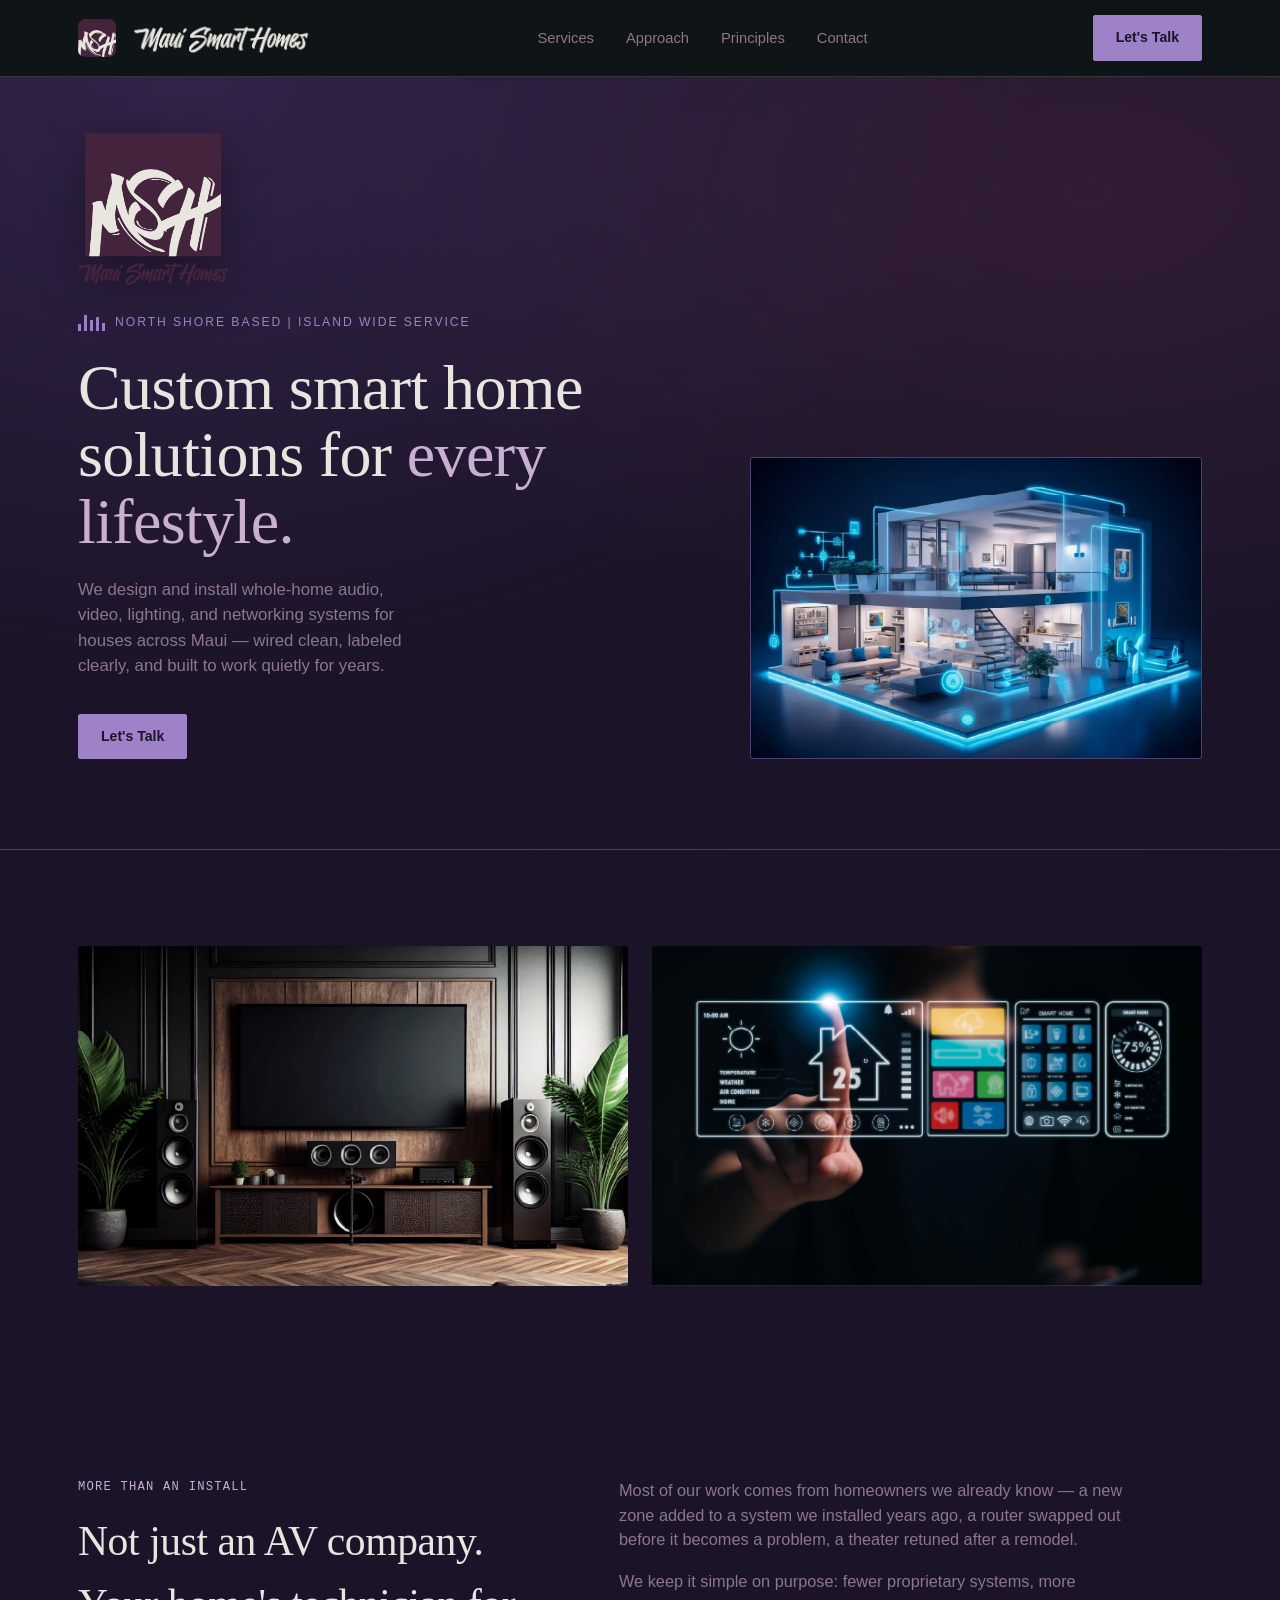
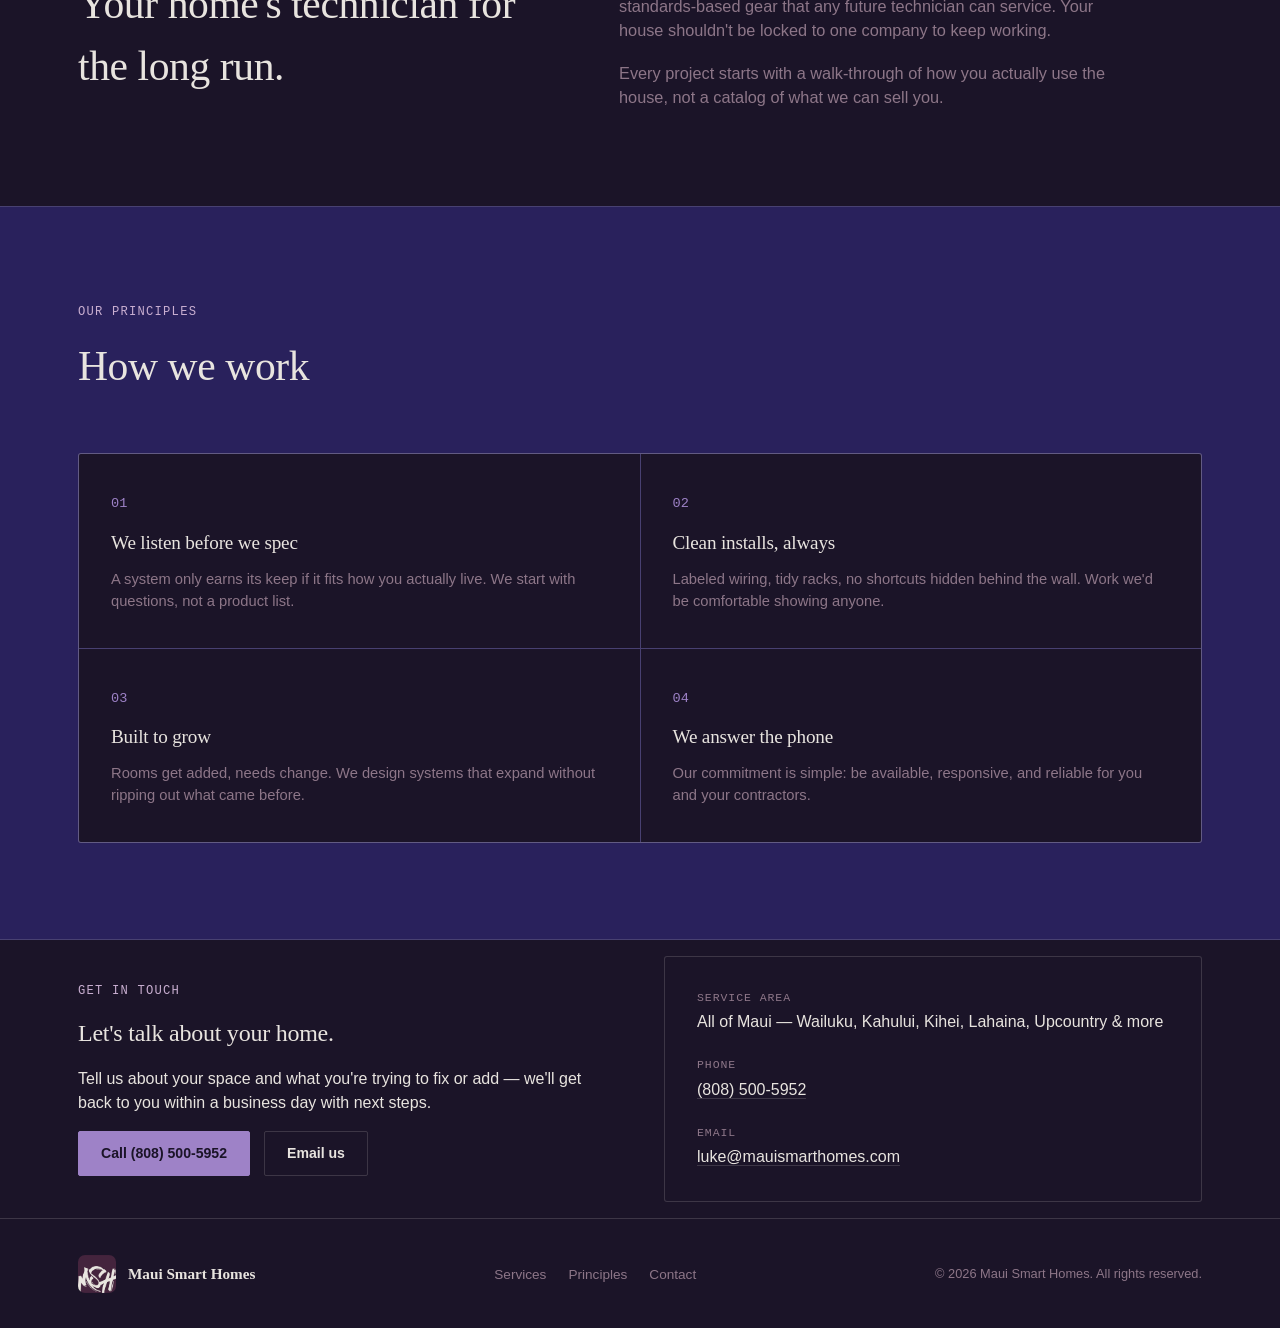
==== commit c9717ebc: "change logo dropshadow" ====
--- a/index.html
+++ b/index.html
@@ -141,8 +141,8 @@
     display:grid; grid-template-columns:1.15fr 0.85fr; gap:60px; align-items:end;
   }
   .hero-logo{
-    width:150px; height:auto; border-radius:12px; margin-bottom:28px;
-    box-shadow:0 18px 40px rgba(0,0,0,0.35);
+    width:150px; height:auto; margin-bottom:28px;
+    filter:drop-shadow(0 12px 24px rgba(0,0,0,0.35));
   }
   .eyebrow{
     display:flex; align-items:center; gap:10px;
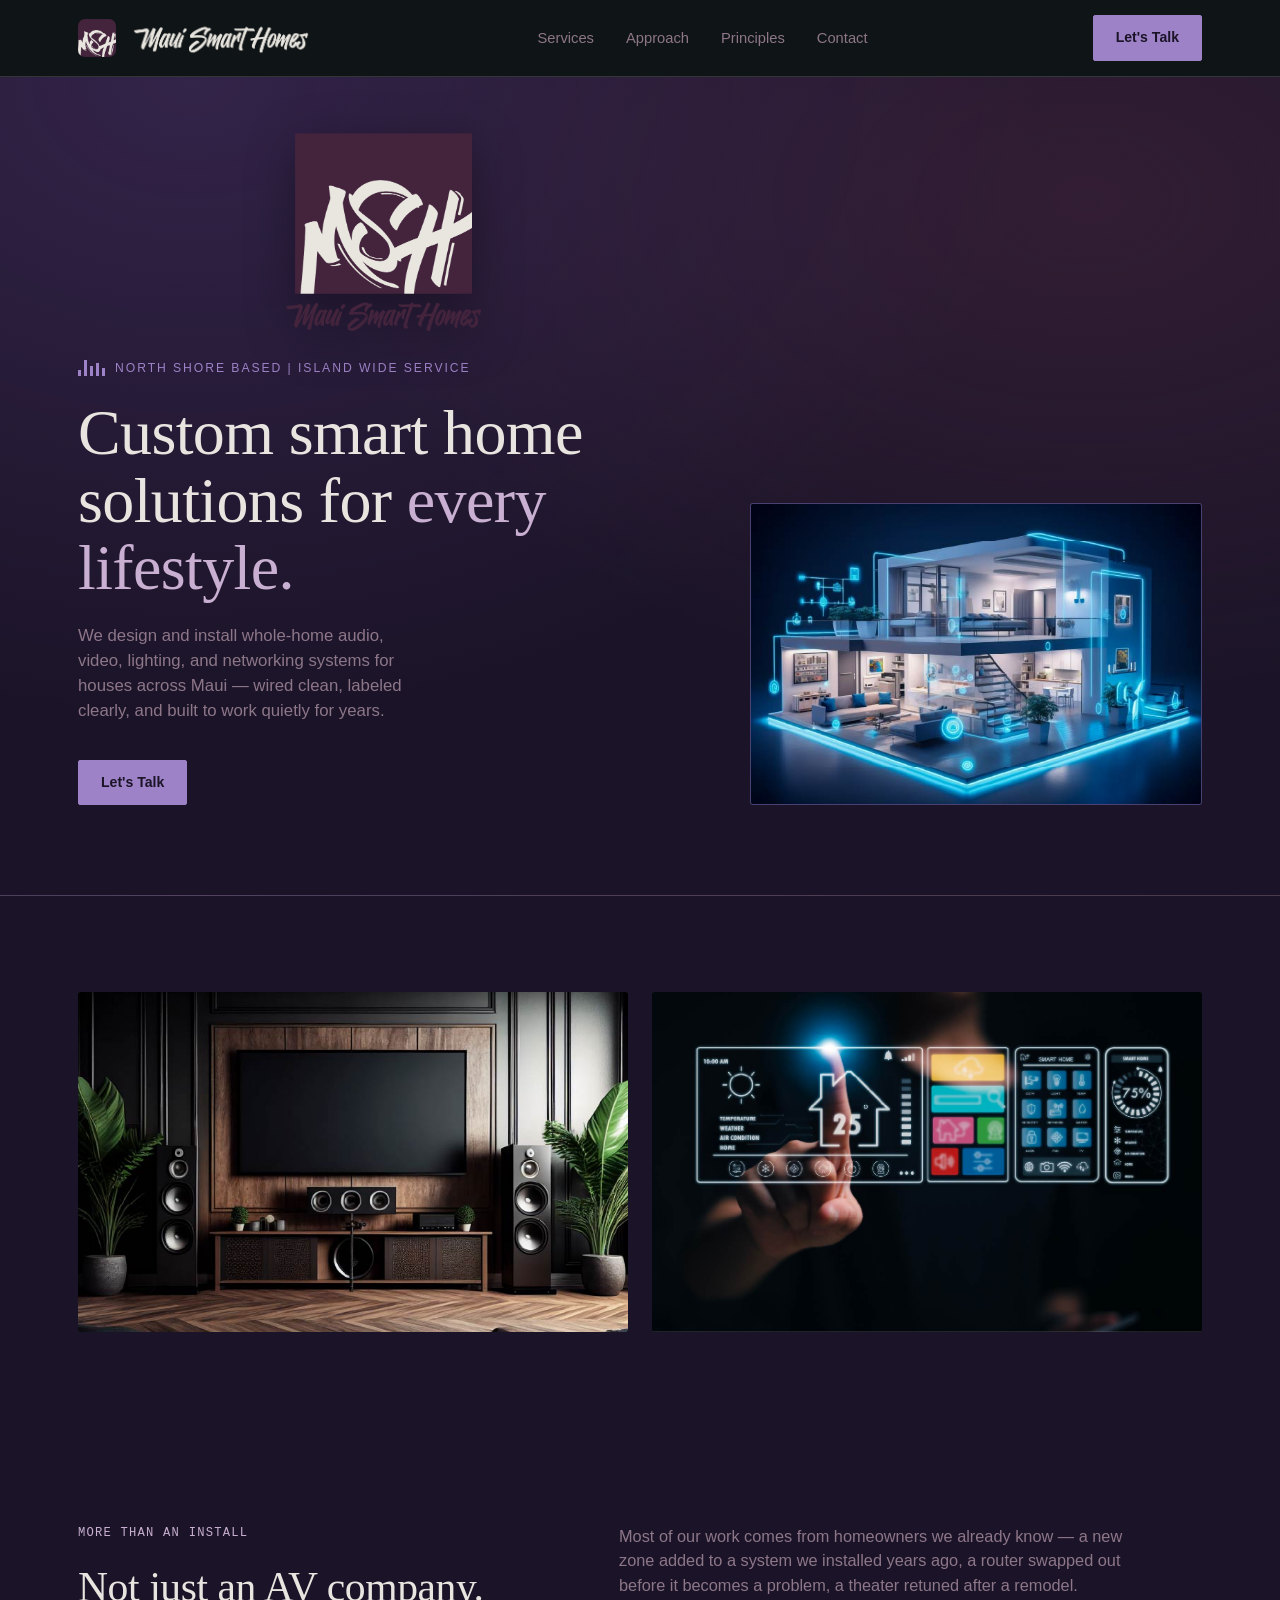
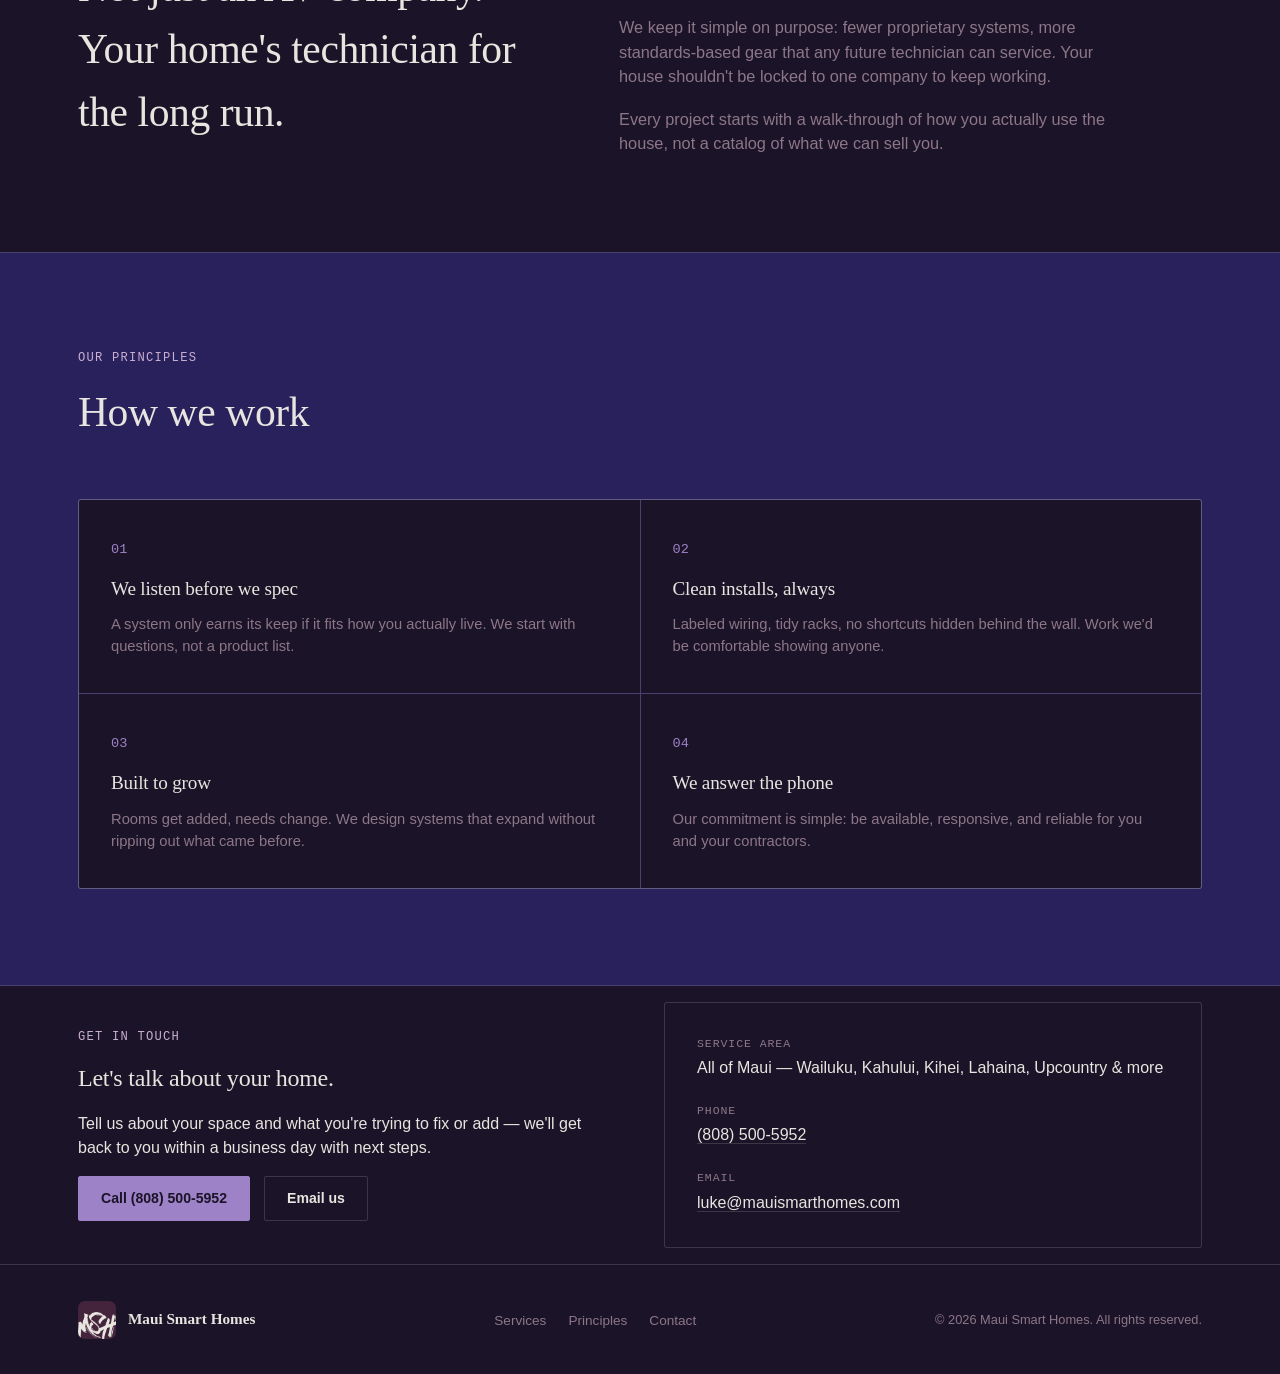
==== commit 7e9da6b6: "center logo" ====
--- a/index.html
+++ b/index.html
@@ -141,7 +141,7 @@
     display:grid; grid-template-columns:1.15fr 0.85fr; gap:60px; align-items:end;
   }
   .hero-logo{
-    width:150px; height:auto; margin-bottom:28px;
+    width:195px; height:auto; margin:0 auto 28px; display:block;
     filter:drop-shadow(0 12px 24px rgba(0,0,0,0.35));
   }
   .eyebrow{
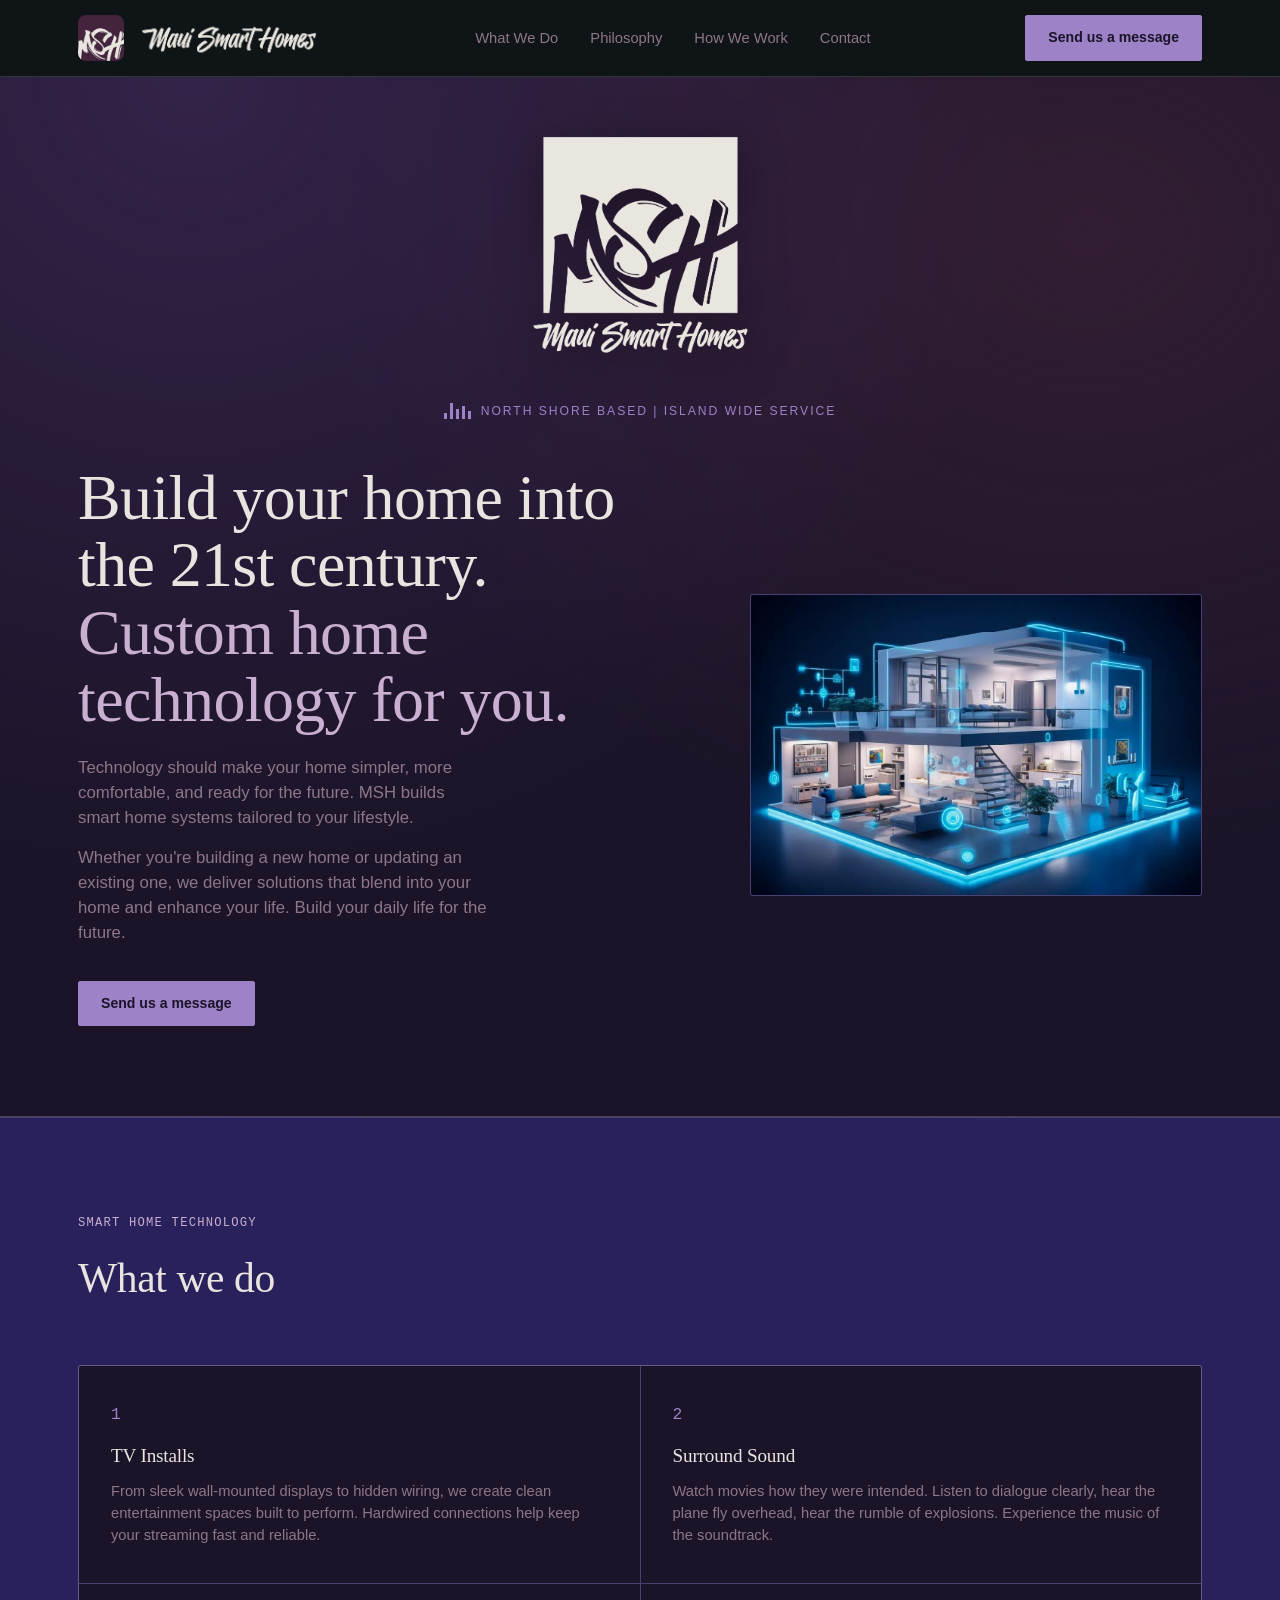
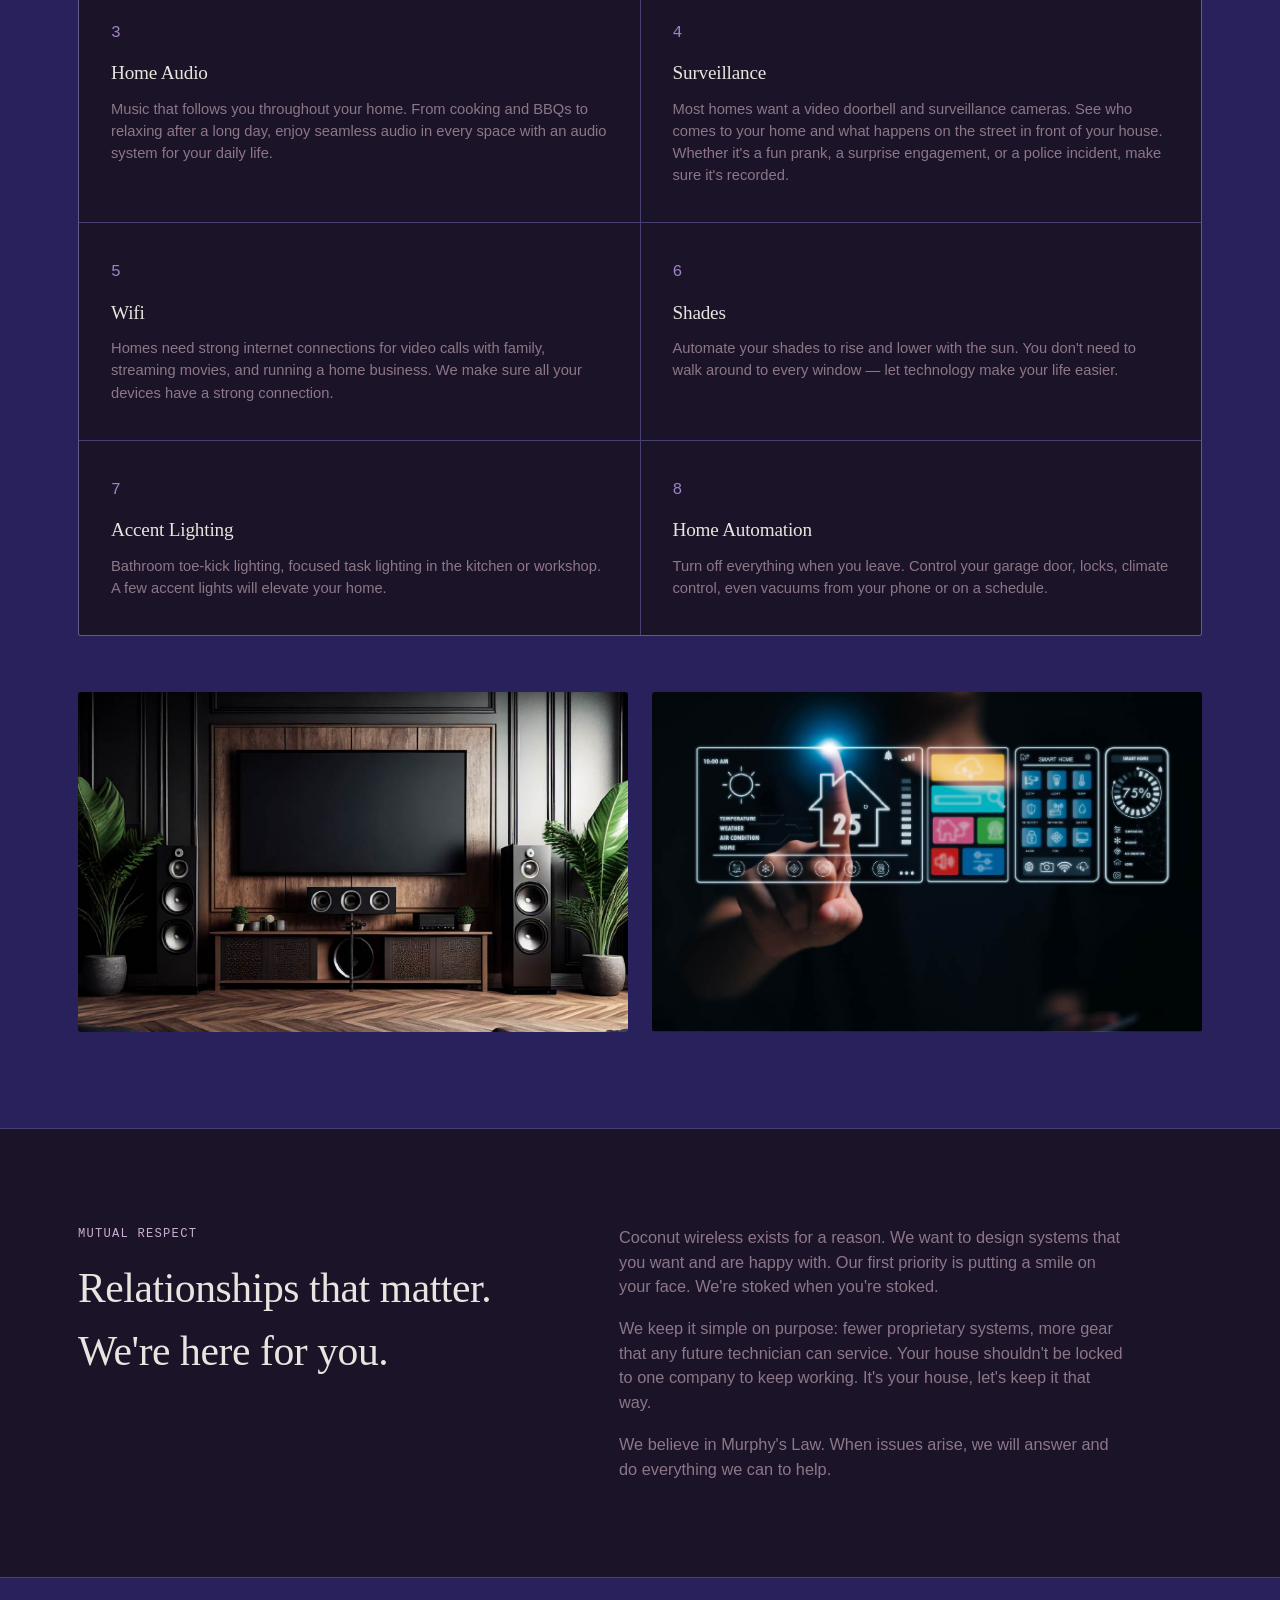
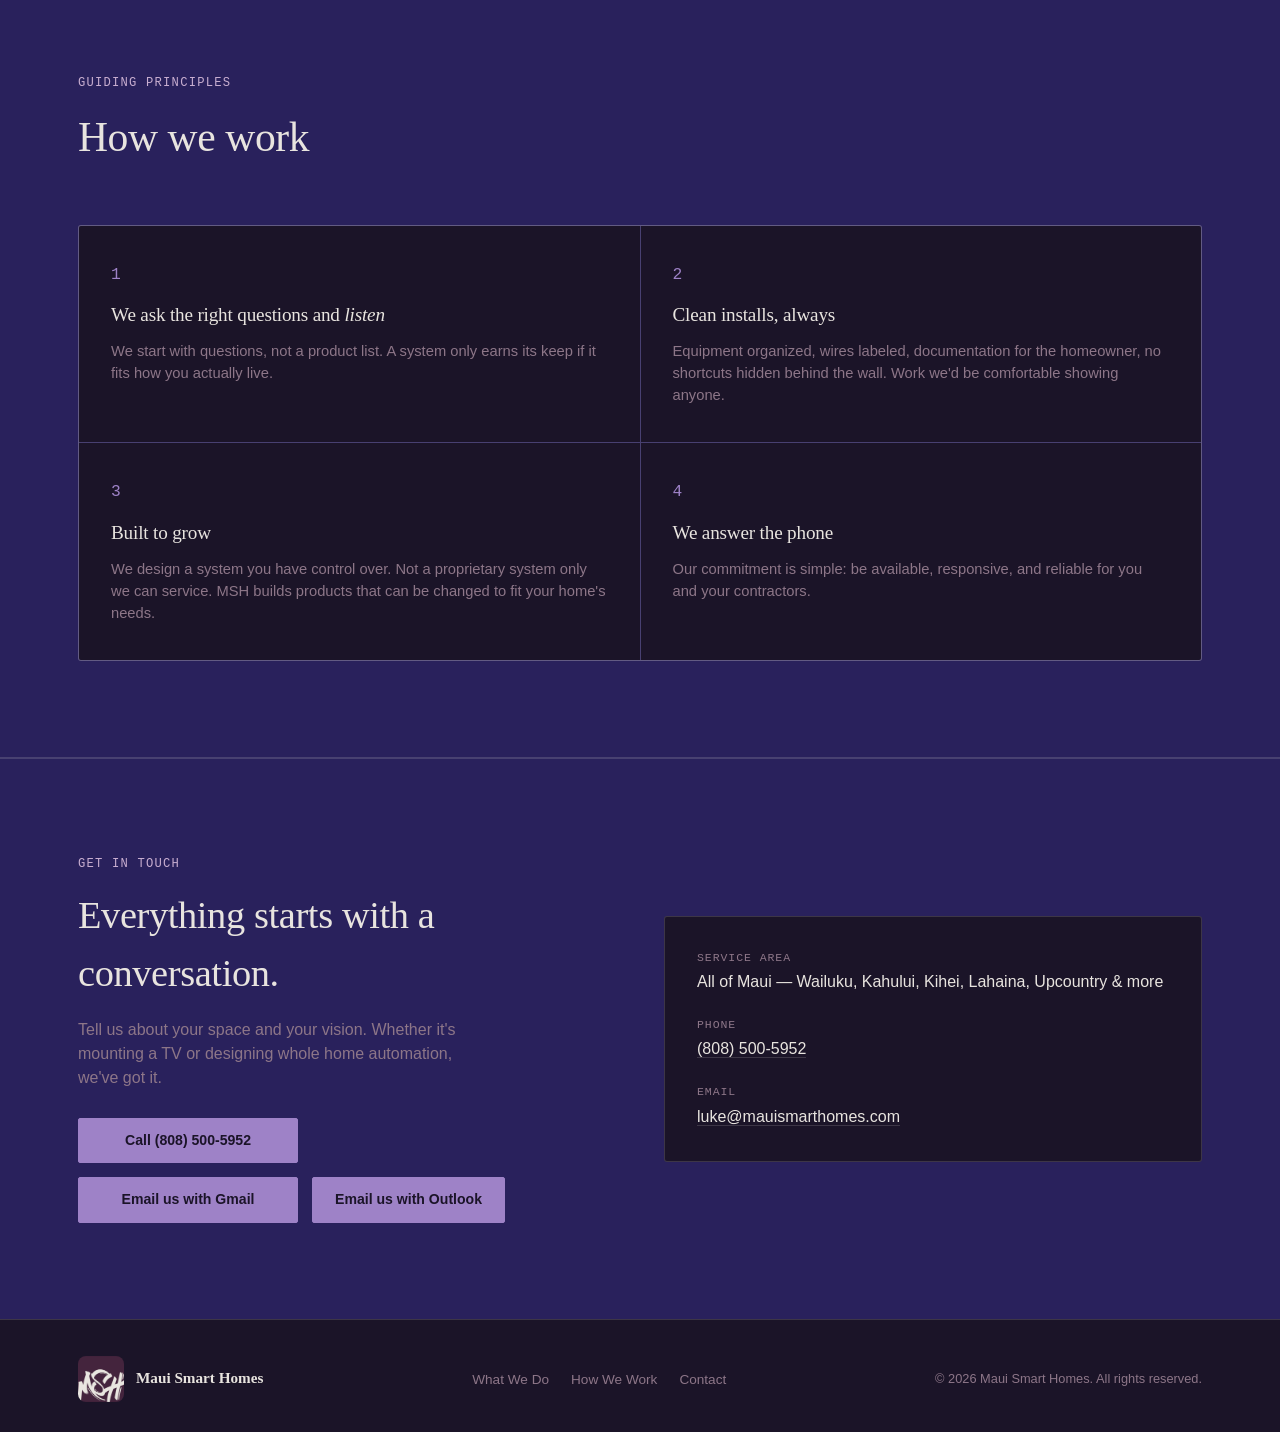
==== commit 58677e3f: "Update" ====
--- a/index.html
+++ b/index.html
@@ -91,7 +91,7 @@
     color:var(--paper);
   }
   .logo-mark{
-    width:38px; height:38px; border-radius:7px; object-fit:cover;
+    width:46px; height:46px; border-radius:8px; object-fit:cover;
   }
   .logo-wordmark{
     height:44px; width:auto;
@@ -129,7 +129,7 @@
   /* ---------- Hero ---------- */
   .hero{
     position:relative;
-    padding:56px 0 90px;
+    padding:32px 0 90px;
     overflow:hidden;
     background:
       radial-gradient(ellipse at 15% 0%, rgba(112,74,158,0.28), transparent 55%),
@@ -137,17 +137,23 @@
       var(--ink);
     border-bottom:1px solid var(--line);
   }
+  .hero-brand{
+    text-align:center;
+    margin-bottom:44px;
+  }
   .hero-grid{
-    display:grid; grid-template-columns:1.15fr 0.85fr; gap:60px; align-items:end;
+    display:grid; grid-template-columns:1.15fr 0.85fr; gap:60px; align-items:center;
   }
   .hero-logo{
-    width:195px; height:auto; margin:0 auto 28px; display:block;
+    display:block;
+    width:273px; height:auto;
+    margin:0 auto 20px;
     filter:drop-shadow(0 12px 24px rgba(0,0,0,0.35));
   }
   .eyebrow{
-    display:flex; align-items:center; gap:10px;
+    display:flex; align-items:center; justify-content:center; gap:10px;
     text-transform:uppercase; letter-spacing:0.16em; font-size:0.76rem;
-    color:var(--amber); margin-bottom:22px;
+    color:var(--amber); margin-bottom:0;
   }
   .hero h1{
     font-size:clamp(2.4rem, 5vw, 4rem);
@@ -156,8 +162,10 @@
   }
   .hero h1 em{color:var(--teal); font-style:normal;}
   .hero-copy{
-    color:var(--fog); font-size:1.05rem; max-width:38ch; margin-top:22px;
-  }
+    color:var(--fog); font-size:1.05rem; max-width:44ch; margin-top:22px;
+  }
+  .hero-copy p{margin:0 0 14px;}
+  .hero-copy p:last-child{margin-bottom:0;}
   .hero-actions{display:flex; gap:14px; margin-top:36px; flex-wrap:wrap;}
 
   .hero-panel{
@@ -211,7 +219,7 @@
     background:var(--ink); padding:36px 32px;
   }
   .principle-num{
-    font-family:'Space Mono', monospace; color:var(--amber); font-size:0.85rem;
+    font-family:'Space Mono', monospace; color:var(--amber); font-size:1.02rem;
   }
   .principle h3{font-size:1.2rem; color:var(--paper); margin:14px 0 10px;}
   .principle p{color:var(--fog); font-size:0.92rem; margin:0;}
@@ -274,13 +282,13 @@
       <img src="assets/wordmark.png" alt="Maui Smart Homes" class="logo-wordmark">
     </a>
     <ul class="nav-links">
-      <li><a href="#services">Services</a></li>
-      <li><a href="#approach">Approach</a></li>
-      <li><a href="#principles">Principles</a></li>
+      <li><a href="#services">What We Do</a></li>
+      <li><a href="#approach">Philosophy</a></li>
+      <li><a href="#principles">How We Work</a></li>
       <li><a href="#contact">Contact</a></li>
     </ul>
     <div class="nav-cta">
-      <a href="#contact" class="btn">Let's Talk</a>
+      <a href="https://mail.google.com/mail/?view=cm&fs=1&to=luke@mauismarthomes.com" target="_blank" rel="noopener" class="btn">Send us a message</a>
       <button class="menu-toggle" id="menuToggle" aria-label="Toggle menu" aria-expanded="false">☰</button>
     </div>
   </nav>
@@ -288,18 +296,23 @@
 
 <main id="top">
 
-  <section class="hero" id="services">
+  <section class="hero">
+    <div class="wrap hero-brand">
+      <img src="assets/logo.png" alt="Maui Smart Homes" class="hero-logo">
+      <div class="eyebrow">
+        <span class="eq" aria-hidden="true"><span></span><span></span><span></span><span></span><span></span></span>
+        North Shore based | Island wide service
+      </div>
+    </div>
     <div class="wrap hero-grid">
       <div>
-        <img src="assets/logo.png" alt="Maui Smart Homes" class="hero-logo">
-        <div class="eyebrow">
-          <span class="eq" aria-hidden="true"><span></span><span></span><span></span><span></span><span></span></span>
-          North Shore based | Island wide service
-        </div>
-        <h1>Custom smart home solutions for <em>every lifestyle.</em></h1>
-        <p class="hero-copy">We design and install whole-home audio, video, lighting, and networking systems for houses across Maui — wired clean, labeled clearly, and built to work quietly for years.</p>
+        <h1>Build your home into the 21st century. <em>Custom home technology for you.</em></h1>
+        <div class="hero-copy">
+          <p>Technology should make your home simpler, more comfortable, and ready for the future. MSH builds smart home systems tailored to your lifestyle.</p>
+          <p>Whether you're building a new home or updating an existing one, we deliver solutions that blend into your home and enhance your life. Build your daily life for the future.</p>
+        </div>
         <div class="hero-actions">
-          <a href="#contact" class="btn">Let's Talk</a>
+          <a href="https://mail.google.com/mail/?view=cm&fs=1&to=luke@mauismarthomes.com" target="_blank" rel="noopener" class="btn">Send us a message</a>
         </div>
       </div>
       <div class="hero-panel hero-panel-image">
@@ -308,23 +321,71 @@
     </div>
   </section>
 
-  <section class="stats">
-    <div class="wrap stats-grid">
-      <img src="assets/home_tv.jpg" alt="Home theater installation with in-wall speakers and wood paneling" class="stat-img">
-      <img src="assets/smart_home_2.jpg" alt="Person controlling smart home settings on a touchscreen interface" class="stat-img">
+  <section class="principles" id="services">
+    <div class="wrap">
+      <div class="section-head">
+        <span class="kicker">Smart Home Technology</span>
+        <h2>What we do</h2>
+      </div>
+      <div class="principles-list">
+        <div class="principle">
+          <span class="principle-num mono">1</span>
+          <h3>TV Installs</h3>
+          <p>From sleek wall-mounted displays to hidden wiring, we create clean entertainment spaces built to perform. Hardwired connections help keep your streaming fast and reliable.</p>
+        </div>
+        <div class="principle">
+          <span class="principle-num mono">2</span>
+          <h3>Surround Sound</h3>
+          <p>Watch movies how they were intended. Listen to dialogue clearly, hear the plane fly overhead, hear the rumble of explosions. Experience the music of the soundtrack.</p>
+        </div>
+        <div class="principle">
+          <span class="principle-num mono">3</span>
+          <h3>Home Audio</h3>
+          <p>Music that follows you throughout your home. From cooking and BBQs to relaxing after a long day, enjoy seamless audio in every space with an audio system for your daily life.</p>
+        </div>
+        <div class="principle">
+          <span class="principle-num mono">4</span>
+          <h3>Surveillance</h3>
+          <p>Most homes want a video doorbell and surveillance cameras. See who comes to your home and what happens on the street in front of your house. Whether it's a fun prank, a surprise engagement, or a police incident, make sure it's recorded.</p>
+        </div>
+        <div class="principle">
+          <span class="principle-num mono">5</span>
+          <h3>Wifi</h3>
+          <p>Homes need strong internet connections for video calls with family, streaming movies, and running a home business. We make sure all your devices have a strong connection.</p>
+        </div>
+        <div class="principle">
+          <span class="principle-num mono">6</span>
+          <h3>Shades</h3>
+          <p>Automate your shades to rise and lower with the sun. You don't need to walk around to every window — let technology make your life easier.</p>
+        </div>
+        <div class="principle">
+          <span class="principle-num mono">7</span>
+          <h3>Accent Lighting</h3>
+          <p>Bathroom toe-kick lighting, focused task lighting in the kitchen or workshop. A few accent lights will elevate your home.</p>
+        </div>
+        <div class="principle">
+          <span class="principle-num mono">8</span>
+          <h3>Home Automation</h3>
+          <p>Turn off everything when you leave. Control your garage door, locks, climate control, even vacuums from your phone or on a schedule.</p>
+        </div>
+      </div>
+      <div class="stats-grid" style="margin-top:56px;">
+        <img src="assets/home_tv.jpg" alt="Home theater installation with in-wall speakers and wood paneling" class="stat-img">
+        <img src="assets/smart_home_2.jpg" alt="Person controlling smart home settings on a touchscreen interface" class="stat-img">
+      </div>
     </div>
   </section>
 
-  <section id="approach">
+  <section id="approach" style="scroll-margin-top:160px;">
     <div class="wrap relationship">
       <div class="section-head" style="margin-bottom:0;">
-        <span class="kicker">More than an install</span>
-        <h2>Not just an AV company. Your home's technician for the long run.</h2>
+        <span class="kicker">Mutual respect</span>
+        <h2>Relationships that matter. We're here for you.</h2>
       </div>
       <div>
-        <p>Most of our work comes from homeowners we already know — a new zone added to a system we installed years ago, a router swapped out before it becomes a problem, a theater retuned after a remodel.</p>
-        <p>We keep it simple on purpose: fewer proprietary systems, more standards-based gear that any future technician can service. Your house shouldn't be locked to one company to keep working.</p>
-        <p>Every project starts with a walk-through of how you actually use the house, not a catalog of what we can sell you.</p>
+        <p>Coconut wireless exists for a reason. We want to design systems that you want and are happy with. Our first priority is putting a smile on your face. We're stoked when you're stoked.</p>
+        <p>We keep it simple on purpose: fewer proprietary systems, more gear that any future technician can service. Your house shouldn't be locked to one company to keep working. It's your house, let's keep it that way.</p>
+        <p>We believe in Murphy's Law. When issues arise, we will answer and do everything we can to help.</p>
       </div>
     </div>
   </section>
@@ -332,27 +393,27 @@
   <section class="principles" id="principles">
     <div class="wrap">
       <div class="section-head">
-        <span class="kicker">Our principles</span>
+        <span class="kicker">Guiding Principles</span>
         <h2>How we work</h2>
       </div>
       <div class="principles-list">
         <div class="principle">
-          <span class="principle-num mono">01</span>
-          <h3>We listen before we spec</h3>
-          <p>A system only earns its keep if it fits how you actually live. We start with questions, not a product list.</p>
-        </div>
-        <div class="principle">
-          <span class="principle-num mono">02</span>
+          <span class="principle-num mono">1</span>
+          <h3>We ask the right questions and <em>listen</em></h3>
+          <p>We start with questions, not a product list. A system only earns its keep if it fits how you actually live.</p>
+        </div>
+        <div class="principle">
+          <span class="principle-num mono">2</span>
           <h3>Clean installs, always</h3>
-          <p>Labeled wiring, tidy racks, no shortcuts hidden behind the wall. Work we'd be comfortable showing anyone.</p>
-        </div>
-        <div class="principle">
-          <span class="principle-num mono">03</span>
+          <p>Equipment organized, wires labeled, documentation for the homeowner, no shortcuts hidden behind the wall. Work we'd be comfortable showing anyone.</p>
+        </div>
+        <div class="principle">
+          <span class="principle-num mono">3</span>
           <h3>Built to grow</h3>
-          <p>Rooms get added, needs change. We design systems that expand without ripping out what came before.</p>
-        </div>
-        <div class="principle">
-          <span class="principle-num mono">04</span>
+          <p>We design a system you have control over. Not a proprietary system only we can service. MSH builds products that can be changed to fit your home's needs.</p>
+        </div>
+        <div class="principle">
+          <span class="principle-num mono">4</span>
           <h3>We answer the phone</h3>
           <p>Our commitment is simple: be available, responsive, and reliable for you and your contractors.</p>
         </div>
@@ -360,15 +421,18 @@
     </div>
   </section>
 
-
+  <section class="contact" id="contact">
     <div class="wrap contact-grid">
       <div>
         <span class="kicker">Get in touch</span>
-        <h2>Let's talk about your home.</h2>
-        <p>Tell us about your space and what you're trying to fix or add — we'll get back to you within a business day with next steps.</p>
+        <h2>Everything starts with a conversation.</h2>
+        <p>Tell us about your space and your vision. Whether it's mounting a TV or designing whole home automation, we've got it.</p>
         <div class="contact-actions">
-          <a href="tel:+18085005952" class="btn">Call (808) 500-5952</a>
-          <a href="mailto:luke@mauismarthomes.com" class="btn btn-ghost">Email us</a>
+          <a href="tel:+18085005952" class="btn" style="min-width:220px; text-align:center;">Call (808) 500-5952</a>
+        </div>
+        <div class="contact-actions" style="margin-top:14px;">
+          <a href="https://mail.google.com/mail/?view=cm&fs=1&to=luke@mauismarthomes.com" target="_blank" rel="noopener" class="btn" style="min-width:220px; text-align:center;">Email us with Gmail</a>
+          <a href="mailto:luke@mauismarthomes.com" class="btn">Email us with Outlook</a>
         </div>
       </div>
       <dl class="contact-detail">
@@ -377,7 +441,7 @@
         <dt>Phone</dt>
         <dd><a href="tel:+18085005952">(808) 500-5952</a></dd>
         <dt>Email</dt>
-        <dd><a href="mailto:luke@mauismarthomes.com">luke@mauismarthomes.com</a></dd>
+        <dd><a href="https://mail.google.com/mail/?view=cm&fs=1&to=luke@mauismarthomes.com" target="_blank" rel="noopener">luke@mauismarthomes.com</a></dd>
       </dl>
     </div>
   </section>
@@ -391,8 +455,8 @@
       Maui Smart Homes
     </a>
     <ul class="footer-links">
-      <li><a href="#services">Services</a></li>
-      <li><a href="#principles">Principles</a></li>
+      <li><a href="#services">What We Do</a></li>
+      <li><a href="#principles">How We Work</a></li>
       <li><a href="#contact">Contact</a></li>
     </ul>
     <span class="copyright">© 2026 Maui Smart Homes. All rights reserved.</span>
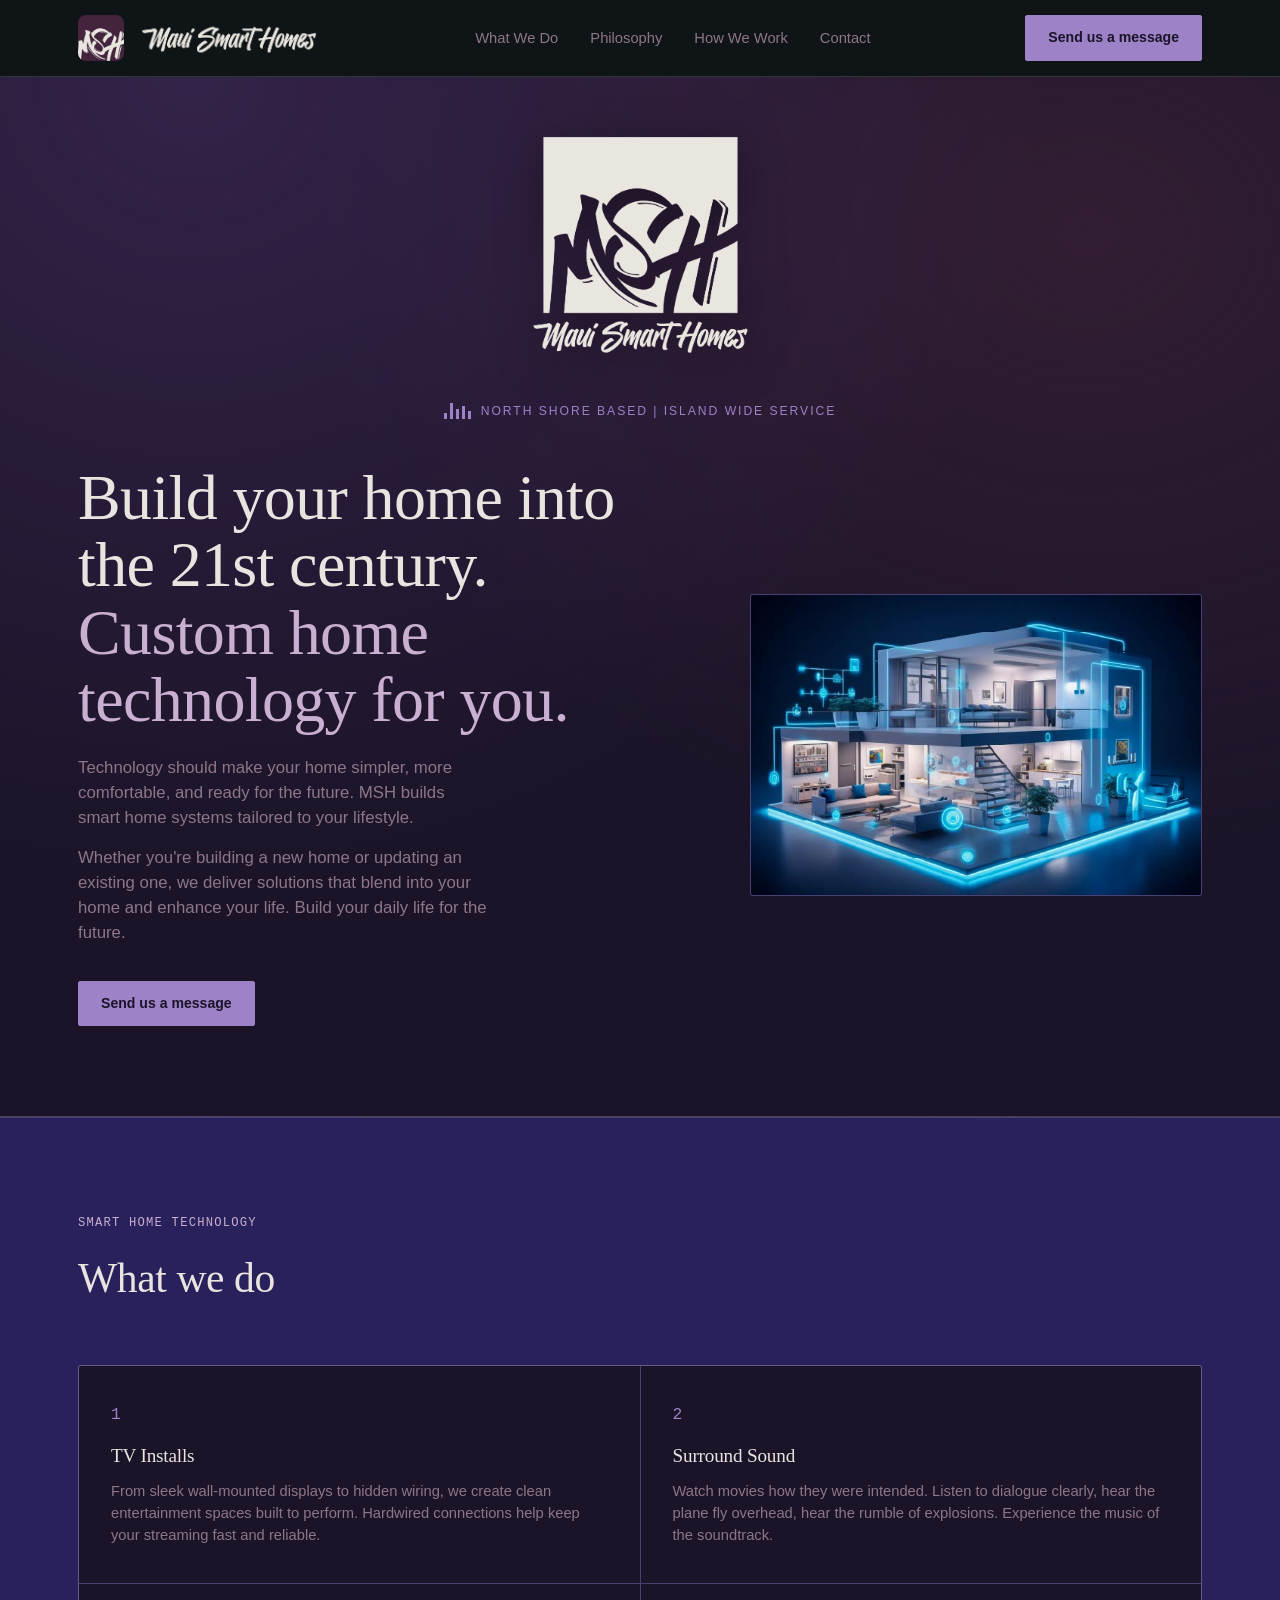
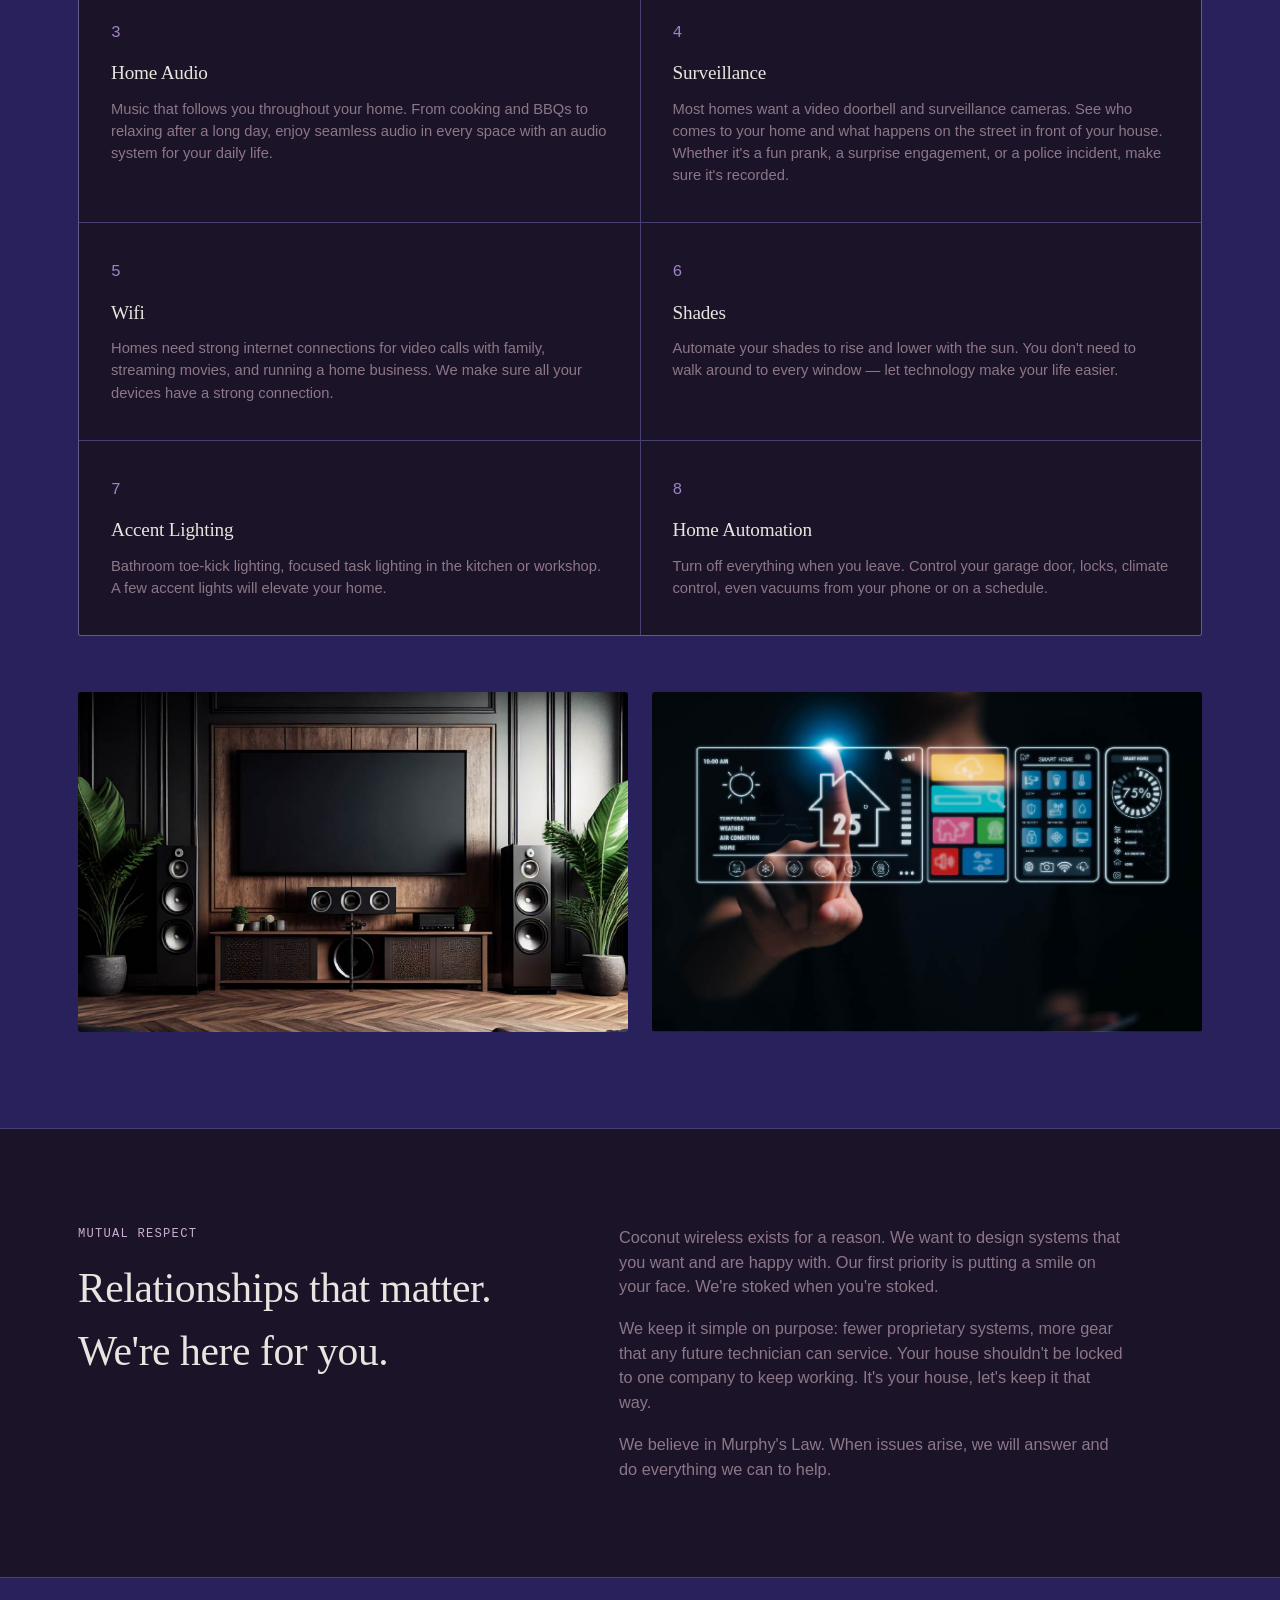
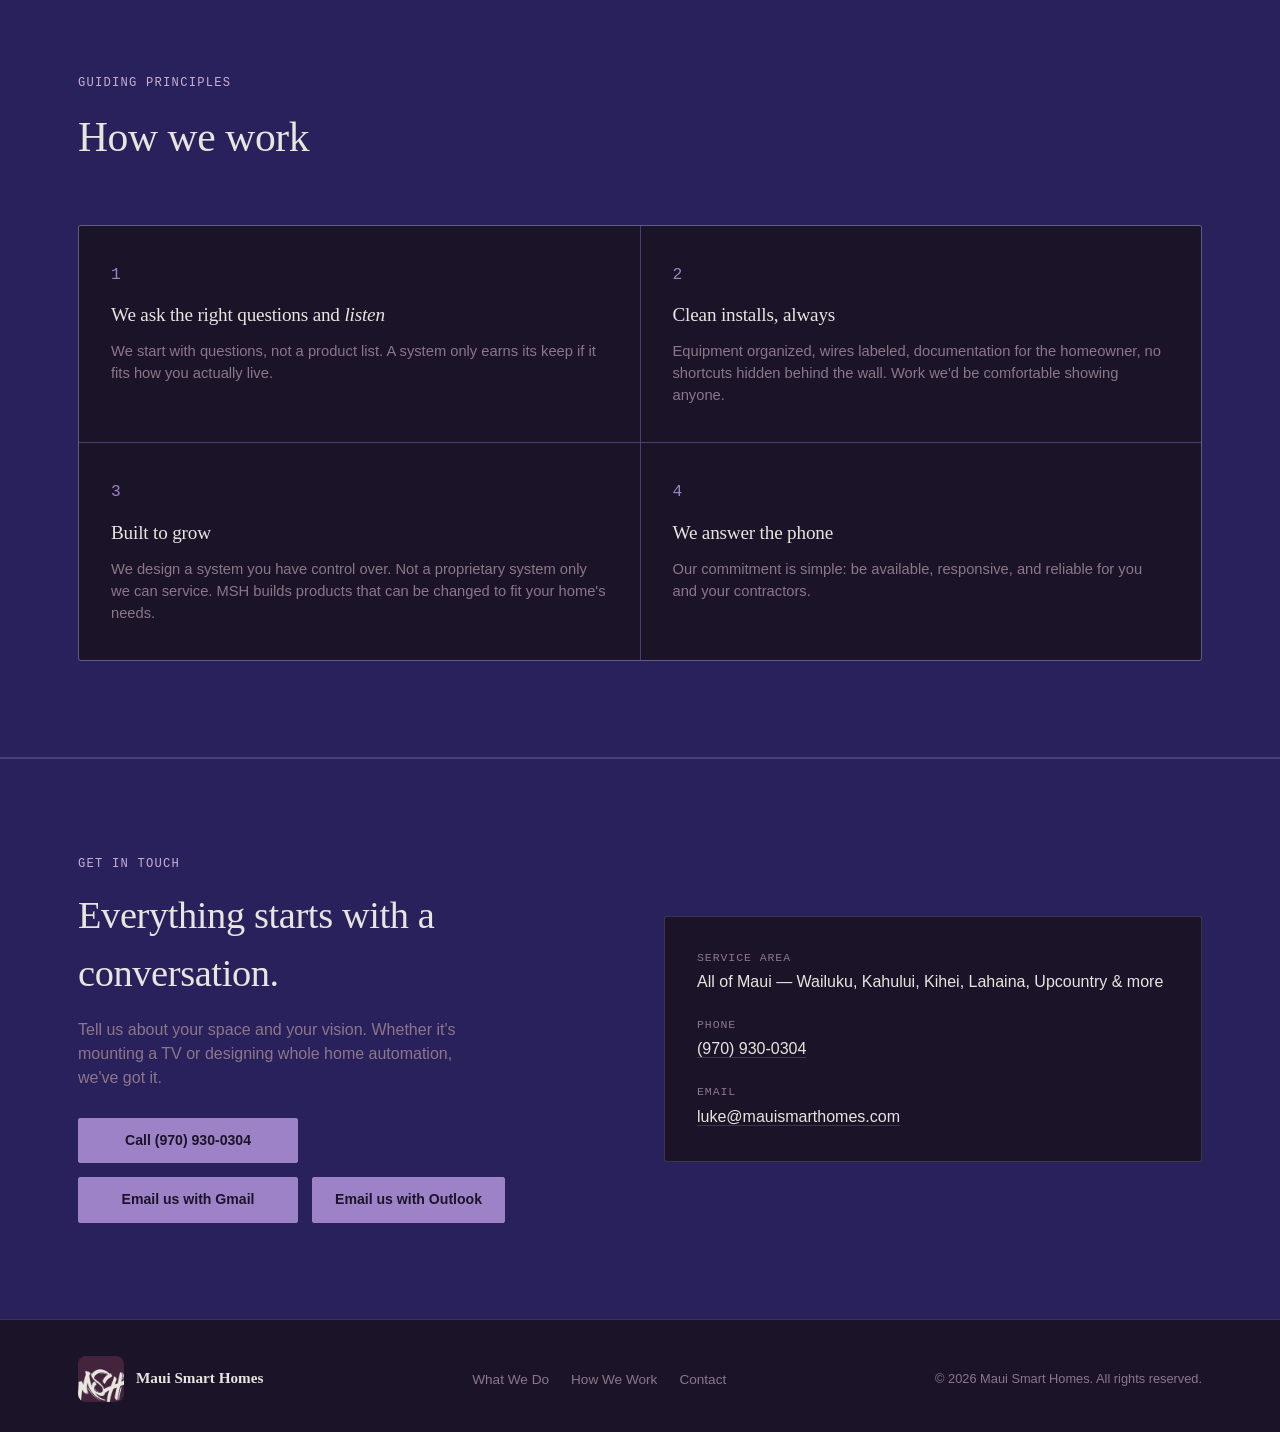
==== commit f2627bf8: "Update contact phone number to new number" ====
--- a/index.html
+++ b/index.html
@@ -428,7 +428,7 @@
         <h2>Everything starts with a conversation.</h2>
         <p>Tell us about your space and your vision. Whether it's mounting a TV or designing whole home automation, we've got it.</p>
         <div class="contact-actions">
-          <a href="tel:+18085005952" class="btn" style="min-width:220px; text-align:center;">Call (808) 500-5952</a>
+          <a href="tel:+19709300304" class="btn" style="min-width:220px; text-align:center;">Call (970) 930-0304</a>
         </div>
         <div class="contact-actions" style="margin-top:14px;">
           <a href="https://mail.google.com/mail/?view=cm&fs=1&to=luke@mauismarthomes.com" target="_blank" rel="noopener" class="btn" style="min-width:220px; text-align:center;">Email us with Gmail</a>
@@ -439,7 +439,7 @@
         <dt>Service area</dt>
         <dd>All of Maui — Wailuku, Kahului, Kihei, Lahaina, Upcountry &amp; more</dd>
         <dt>Phone</dt>
-        <dd><a href="tel:+18085005952">(808) 500-5952</a></dd>
+        <dd><a href="tel:+19709300304">(970) 930-0304</a></dd>
         <dt>Email</dt>
         <dd><a href="https://mail.google.com/mail/?view=cm&fs=1&to=luke@mauismarthomes.com" target="_blank" rel="noopener">luke@mauismarthomes.com</a></dd>
       </dl>
